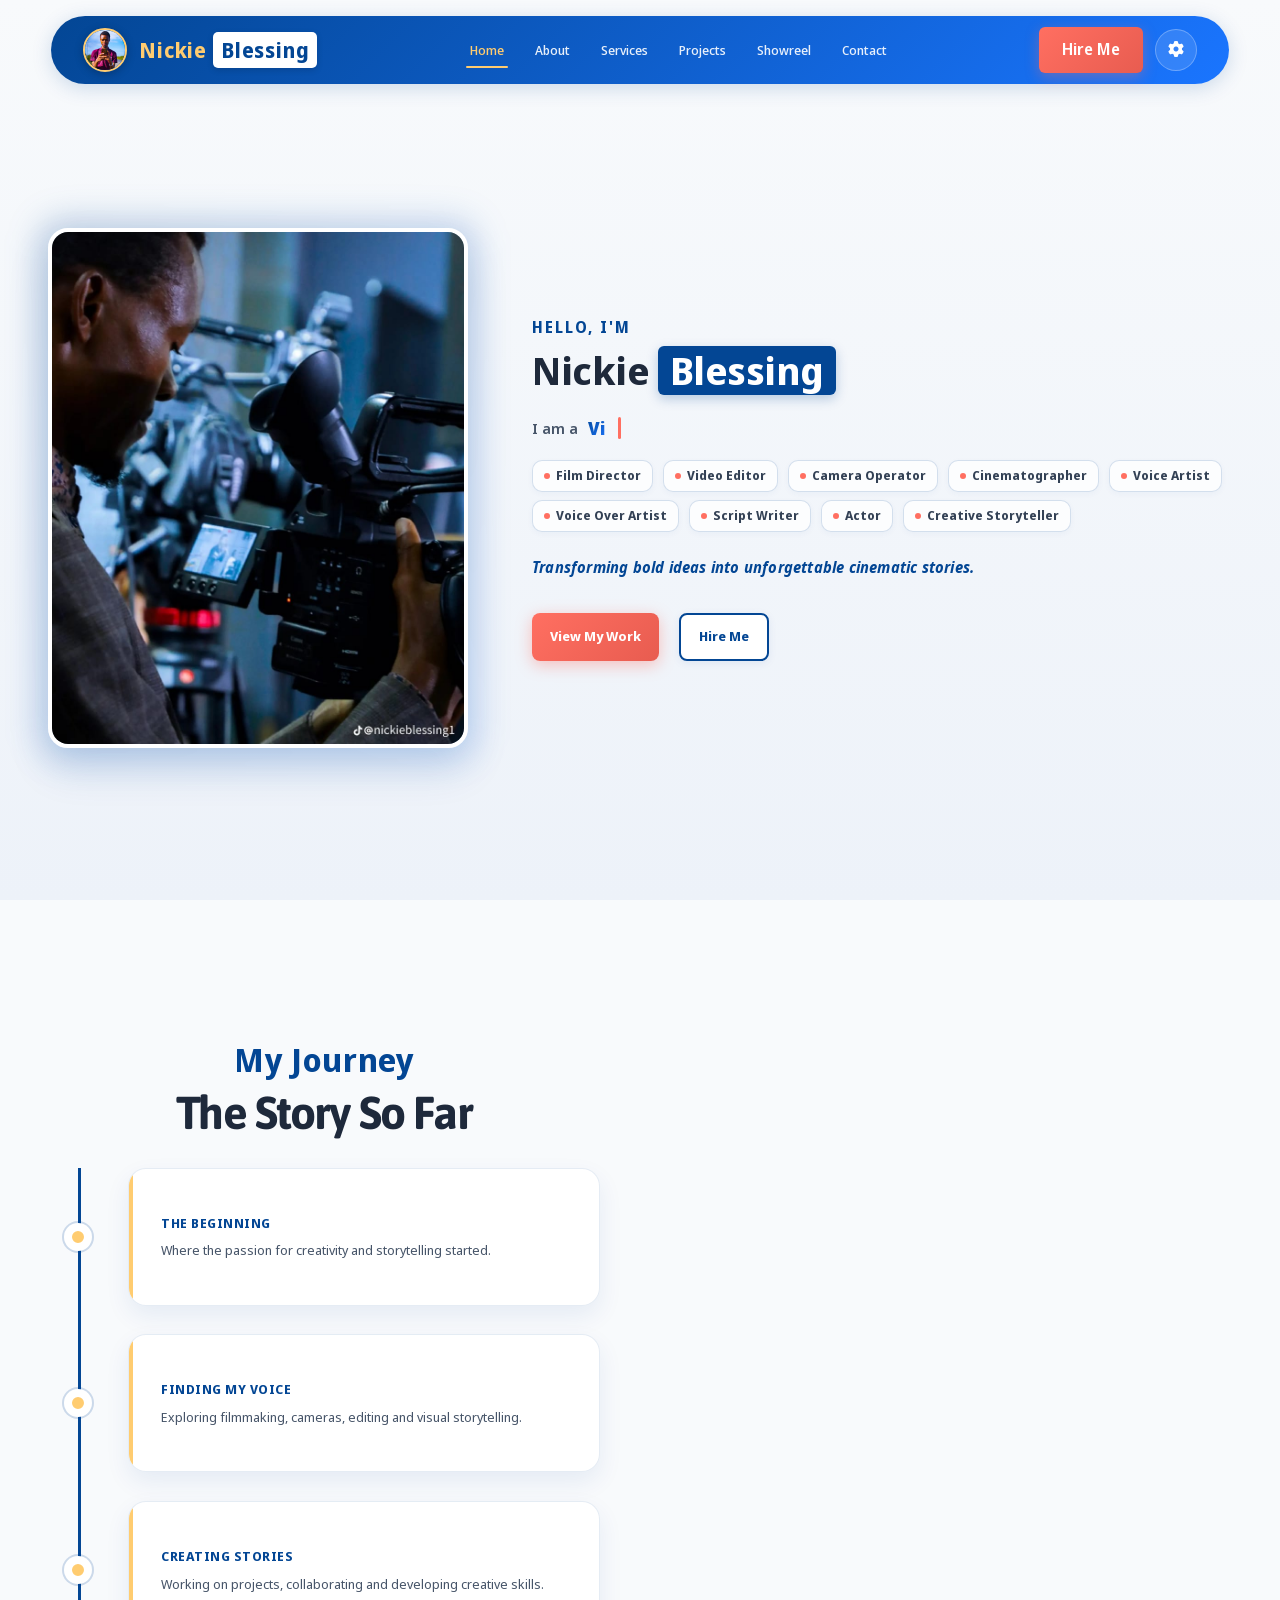
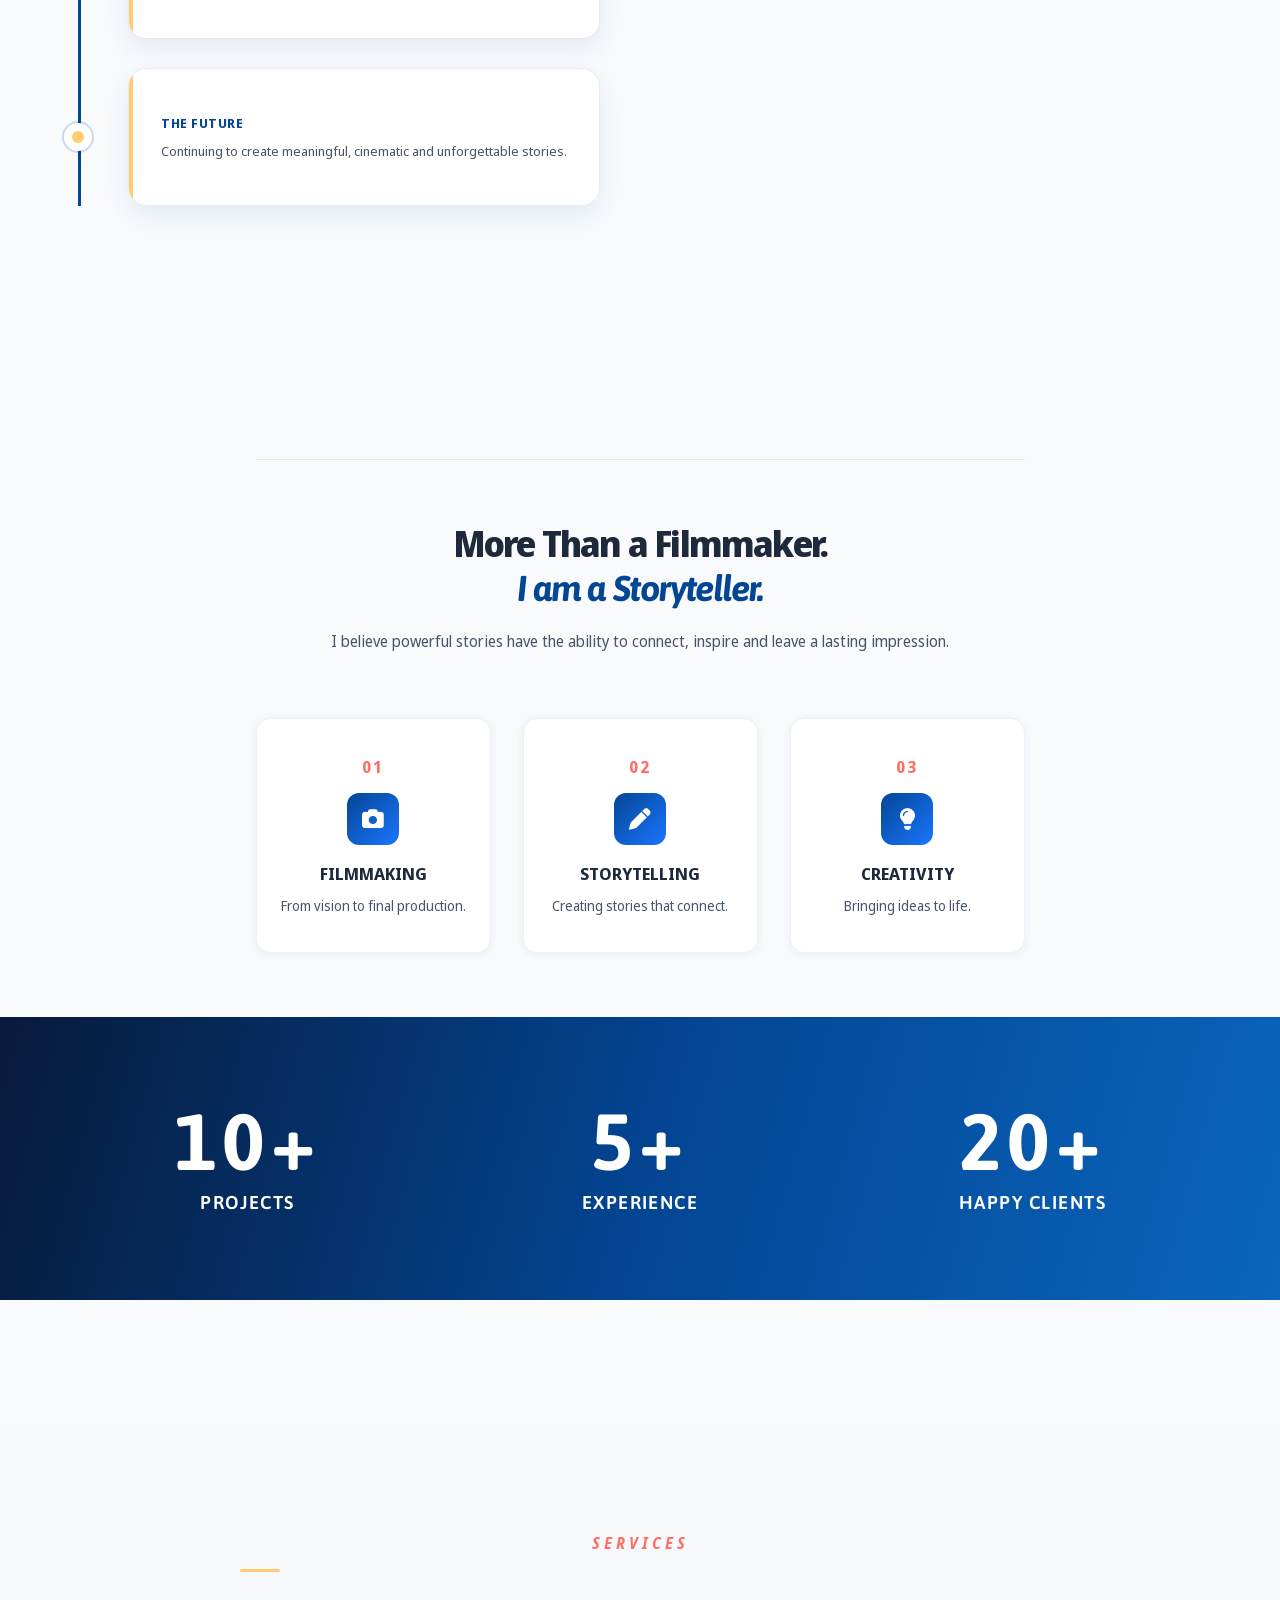
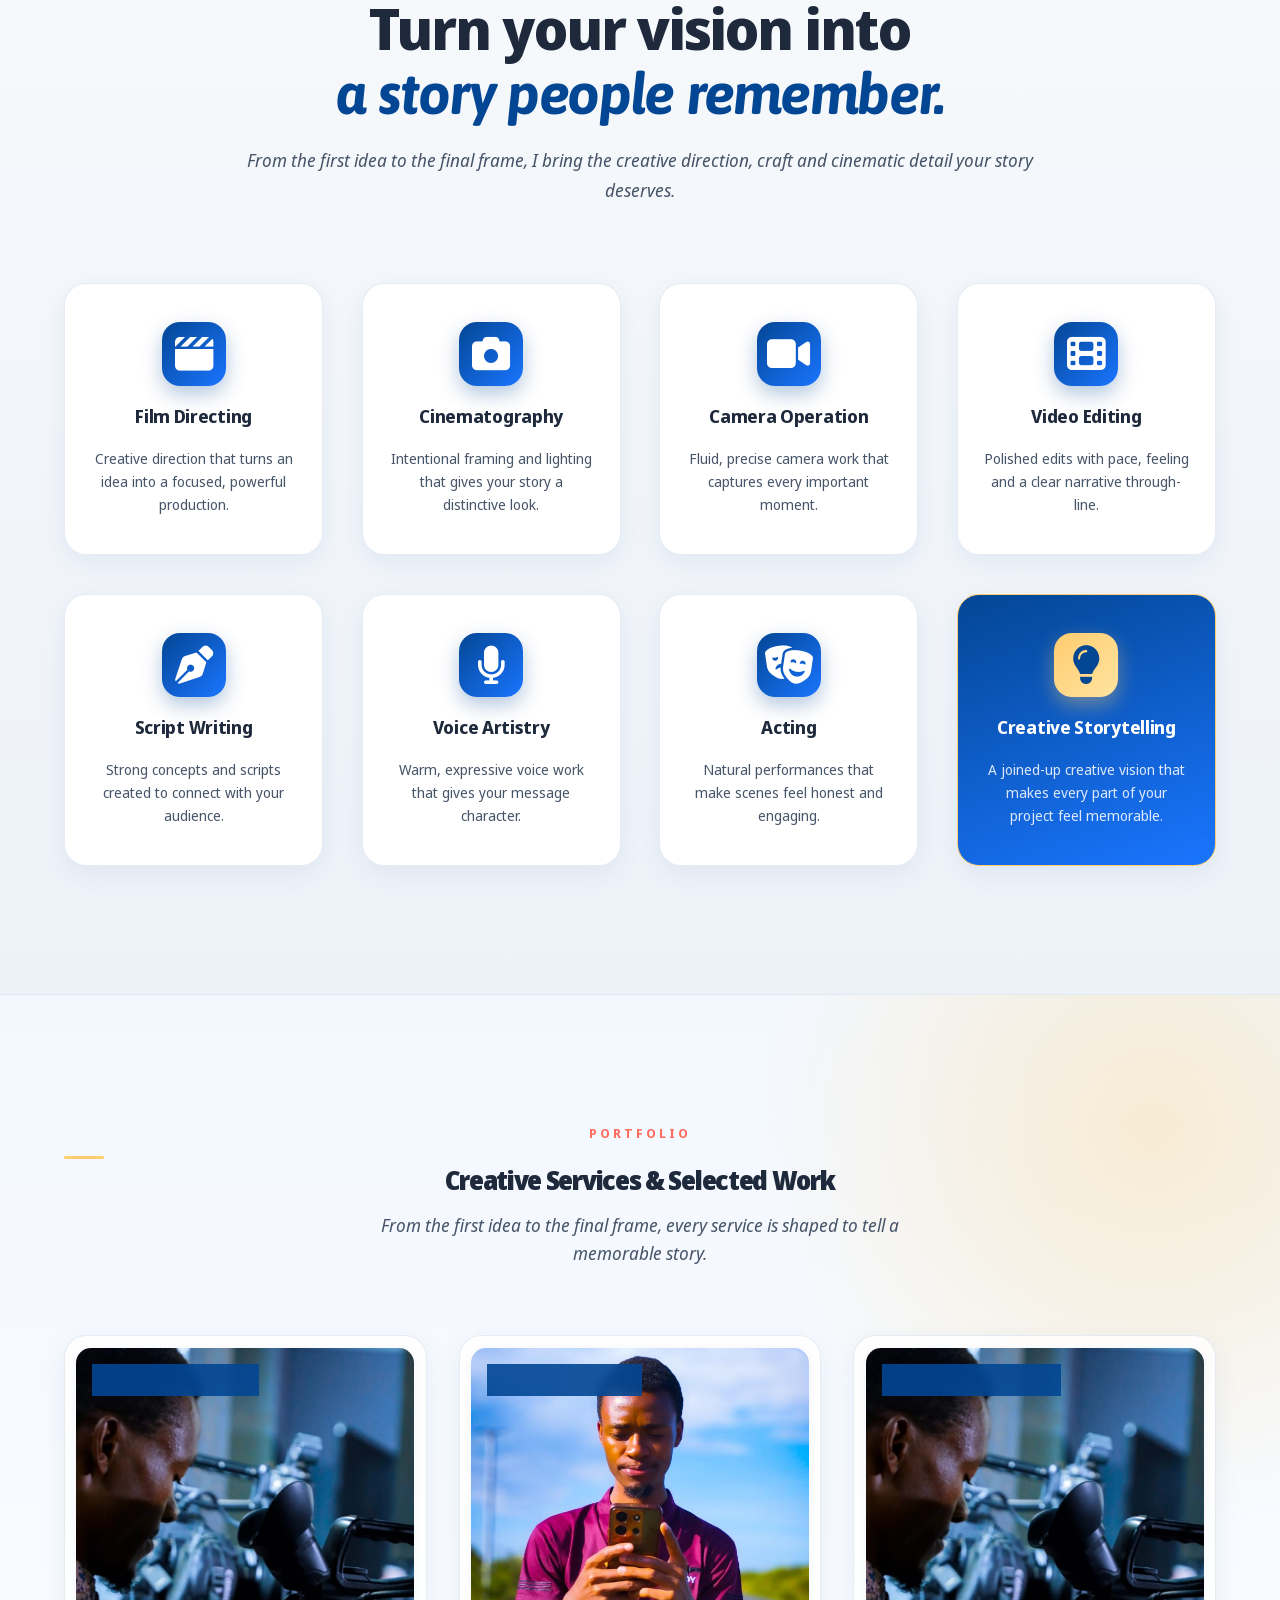
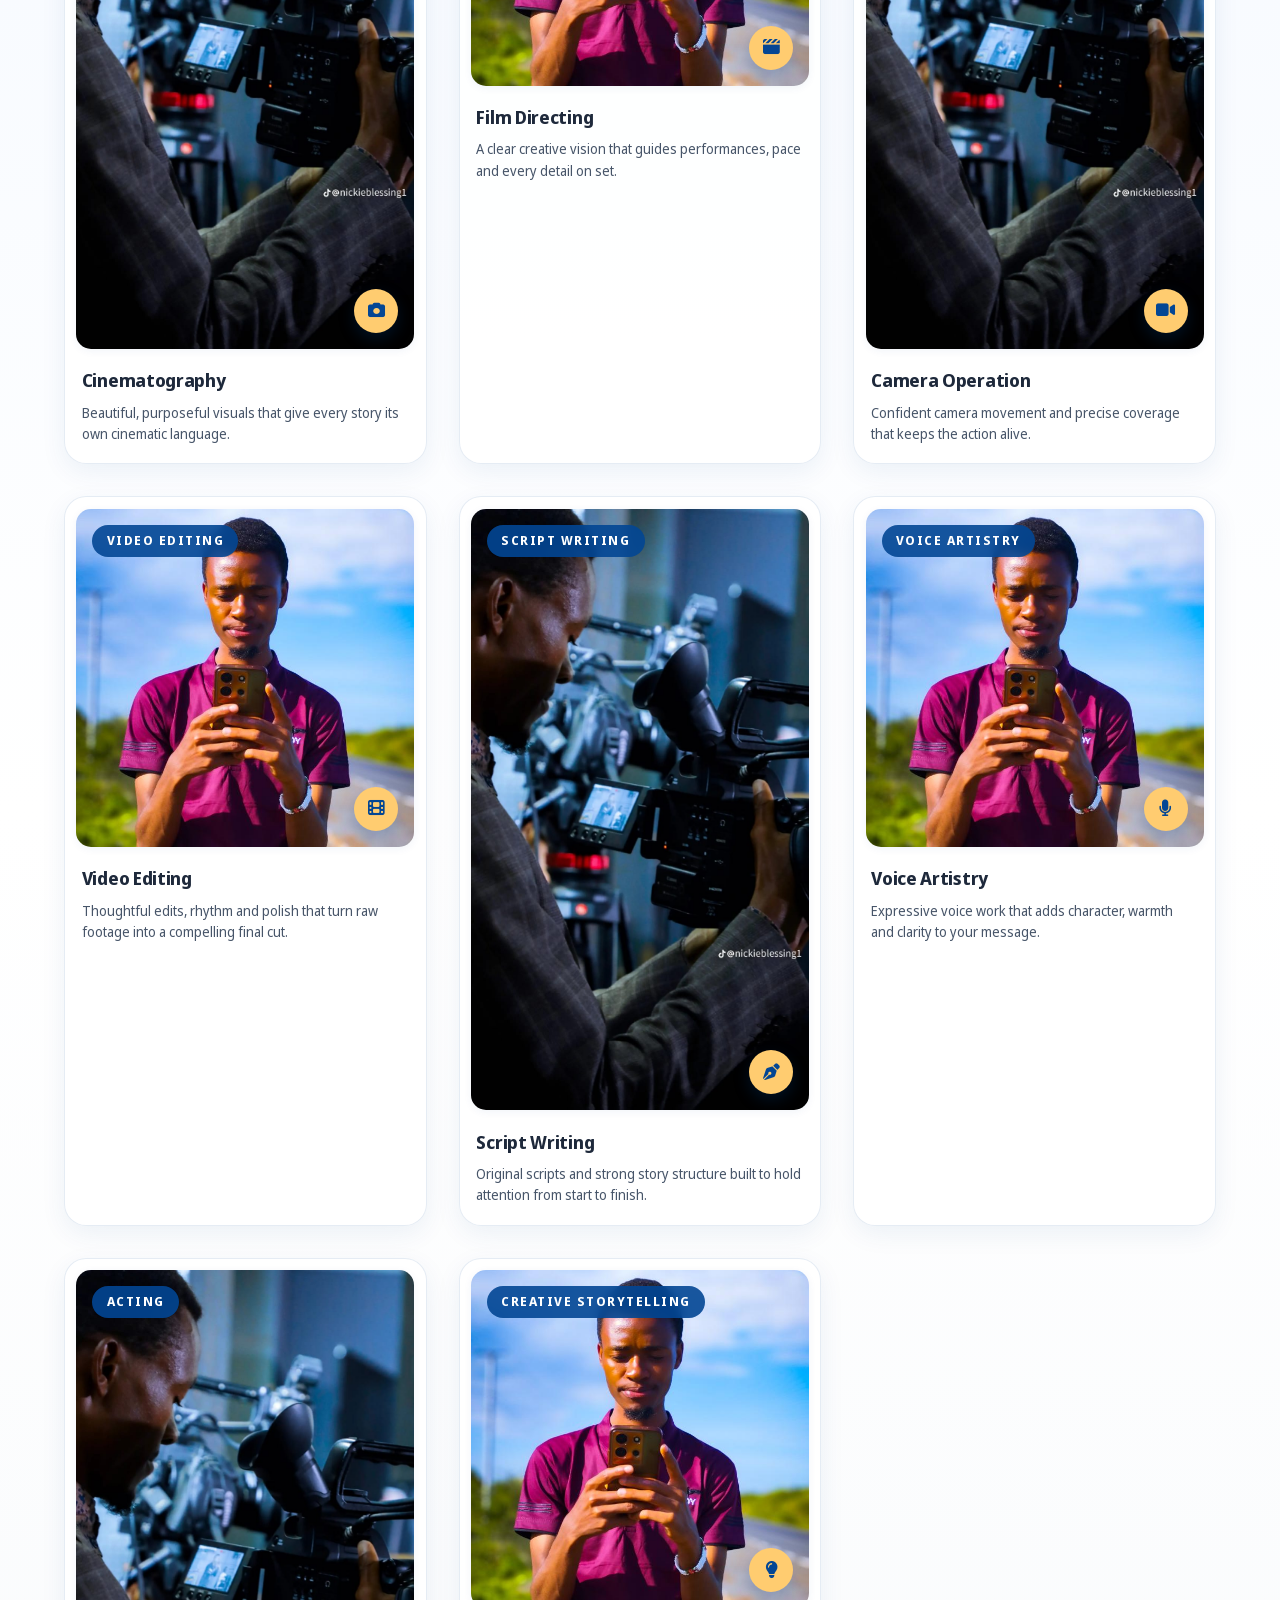
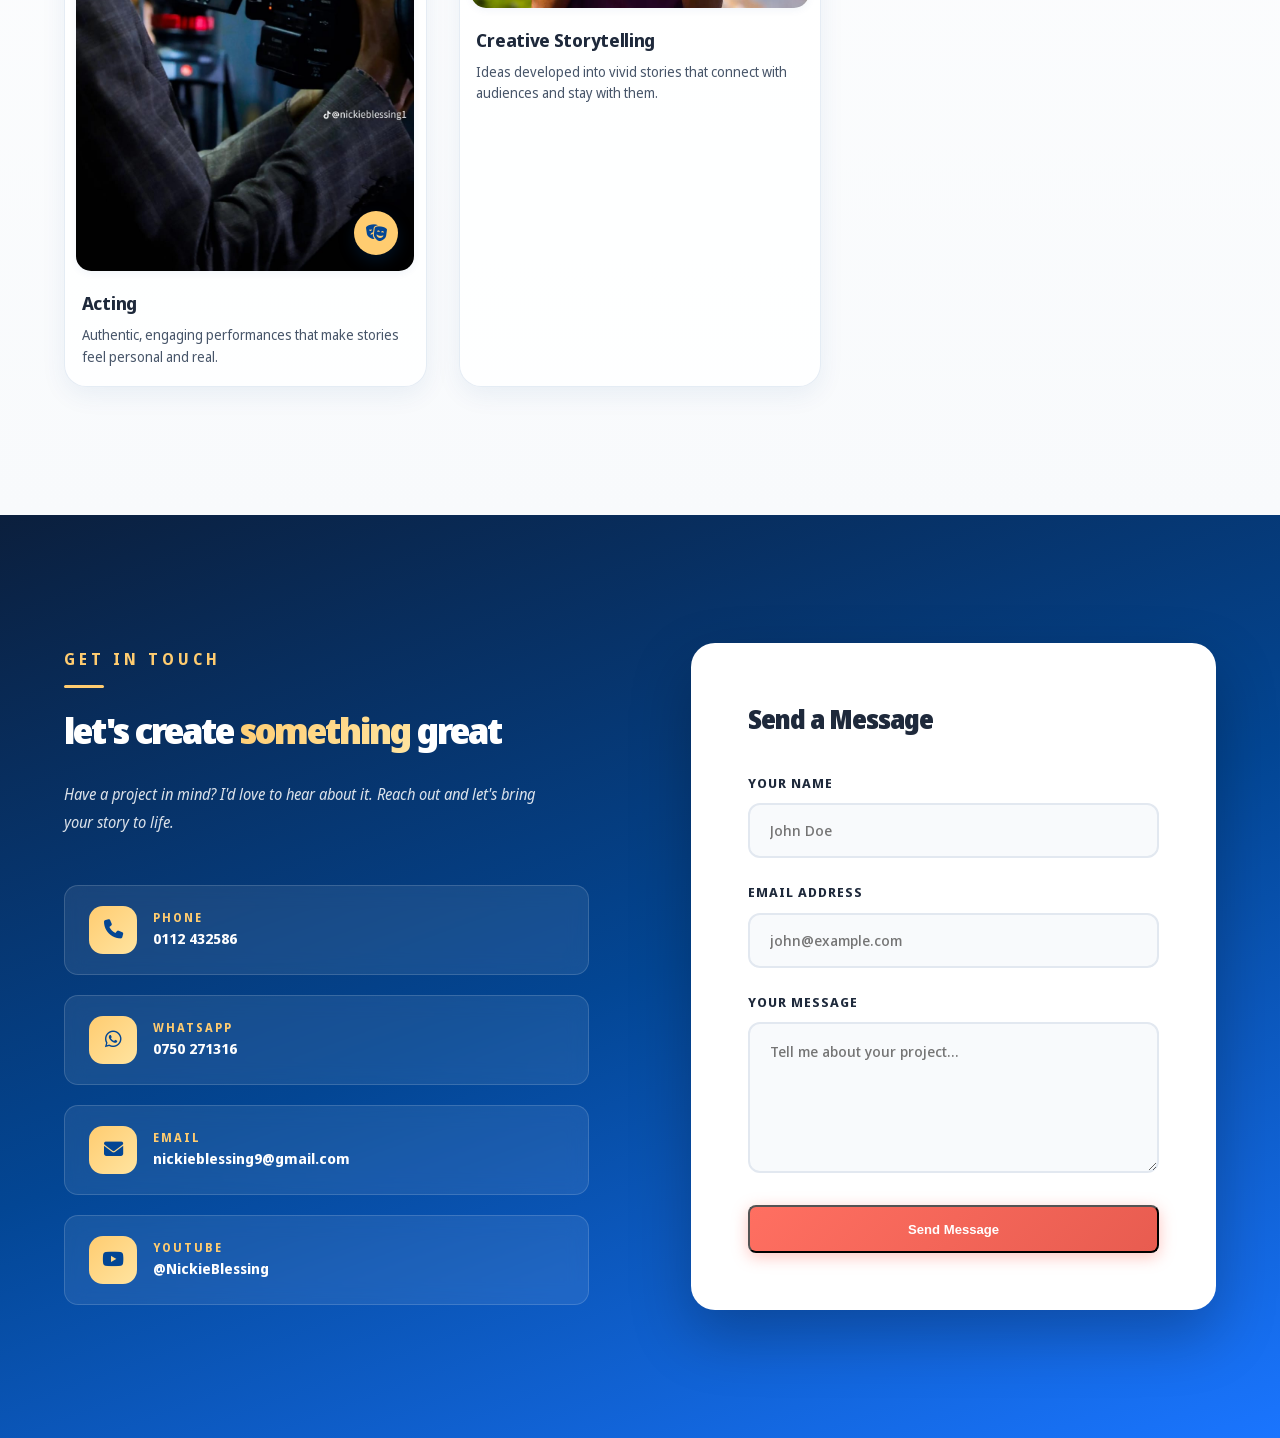
==== index.html @ 7b94e9d3 "Redirect successful form submissions to site" ====
<!DOCTYPE html>
<html lang="en">
<head>
  <meta charset="UTF-8">
  <meta name="viewport" content="width=device-width, initial-scale=1.0">
  <title>Nickie Blessing | Creative Portfolio</title>
  <!-- Link to external CSS -->
  <link rel="stylesheet" href="style.css">
  <!-- Font Awesome Icons -->
  <link rel="stylesheet" href="https://cdnjs.cloudflare.com/ajax/libs/font-awesome/6.5.1/css/all.min.css">
</head>
<body>
<header class="header">
    <nav class="navbar">
      <div class="nav-inner">
        <!-- Logo with Profile Photo -->
        <a href="#" class="logo">
          <img src="logo.jpg" alt="Nickie Blessing" class="logo-img">
          <span class="logo-text">Nickie <span class="highlight">Blessing</span></span>
        </a>

        <!-- Navigation Links (centered) -->
        <ul class="nav-links">
          <li><a href="#" class="active">Home</a></li>
          <li><a href="#about">About</a></li>
          <li><a href="#services">Services</a></li>
          <li><a href="#portfolio">Projects</a></li>
          <li><a href="#">Showreel</a></li>
          <li><a href="hire-me.html">Contact</a></li>
        </ul>

        <!-- Right Side: CTA Button + Settings Icon -->
        <div class="nav-right">
          <a href="hire-me.html" class="nav-cta">Hire Me</a>
          <button class="nav-settings" aria-label="Settings">
            <i class="fa-solid fa-gear"></i>
          </button>
        </div>

        <!-- Pure CSS Hamburger Toggle (mobile) -->
        <input type="checkbox" id="menu-toggle" class="menu-toggle" aria-label="Toggle navigation menu">
        <label for="menu-toggle" class="hamburger" aria-label="Toggle navigation menu">
          <span class="bar"></span>
          <span class="bar"></span>
          <span class="bar"></span>
        </label>
      </div>

      <!-- Backdrop Overlay to Close Side Menu on Tap Outside -->
      <label for="menu-toggle" class="menu-overlay" aria-hidden="true"></label>

      <!-- Side Navigation Menu / Drawer -->
      <div class="nav-menu">
        <div class="drawer-header">
          <div class="drawer-profile">
            <img src="logo.jpg" alt="Nickie Blessing" class="drawer-avatar">
            <div class="drawer-meta">
              <span class="drawer-name">Nickie Blessing</span>
              <span class="drawer-tag">Film Director &bull; Cinematographer &bull; Editor</span>
            </div>
          </div>
        </div>
        <ul class="nav-links">
          <li><a href="#" class="active">Home</a></li>
          <li><a href="#about">About</a></li>
          <li><a href="#services">Services</a></li>
          <li><a href="#portfolio">Projects</a></li>
          <li><a href="#">Showreel</a></li>
          <li><a href="hire-me.html">Contact</a></li>
        </ul>
        <div class="drawer-footer">
          <a href="hire-me.html" class="btn">Hire Me</a>
        </div>
      </div>
    </nav>
  </header>

  <!-- Hero Section -->
  <section class="hero">
    <div class="hero-container">
      <!-- Left: Photo -->
      <div class="hero-image">
        <img src="images/bb.jpeg" alt="Nickie Blessing operating camera">
      </div>

      <!-- Right: Text -->
      <div class="hero-text">
        <h2>Hello, I'm</h2>
        <h1 class="name">Nickie <span class="highlight">Blessing</span></h1>
        <!-- Animated Roles (No Card Container) -->
        <div class="roles-animated-box">
          <span class="roles-prefix">I am a </span>
          <span class="typed-role" id="typed-role">Film Director</span><span class="typing-cursor"></span>
        </div>

        <div class="roles-badges">
          <span class="role-pill">Film Director</span>
          <span class="role-pill">Video Editor</span>
          <span class="role-pill">Camera Operator</span>
          <span class="role-pill">Cinematographer</span>
          <span class="role-pill">Voice Artist</span>
          <span class="role-pill">Voice Over Artist</span>
          <span class="role-pill">Script Writer</span>
          <span class="role-pill">Actor</span>
          <span class="role-pill role-pill-gold">Creative Storyteller</span>
        </div>

        <p class="tagline">Transforming bold ideas into unforgettable cinematic stories.</p>
        <div class="hero-actions">
          <a href="#about" class="btn-primary">View My Work</a>
          <a href="hire-me.html" class="btn-secondary">Hire Me</a>
        </div>
      </div>
    </div>
  </section>

  <!-- About Section -->
  <section class="about" id="about">
    <div class="about-container">

      <!-- Journey Timeline -->
      <div class="journey">
        <div class="journey-header">
          <h2 class="section-label">My Journey</h2>
          <h3 class="section-title">The Story So Far</h3>
        </div>

        <div class="timeline">
          <div class="timeline-line"></div>

          <!-- Phase 1: The Beginning -->
          <article class="timeline-item timeline-item--left">
            <div class="timeline-marker"></div>
            <div class="timeline-card">
              <h4 class="timeline-phase">THE BEGINNING</h4>
              <p class="timeline-desc">Where the passion for creativity and storytelling started.</p>
            </div>
          </article>

          <!-- Phase 2: Finding My Voice -->
          <article class="timeline-item timeline-item--right">
            <div class="timeline-marker"></div>
            <div class="timeline-card">
              <h4 class="timeline-phase">FINDING MY VOICE</h4>
              <p class="timeline-desc">Exploring filmmaking, cameras, editing and visual storytelling.</p>
            </div>
          </article>

          <!-- Phase 3: Creating Stories -->
          <article class="timeline-item timeline-item--left">
            <div class="timeline-marker"></div>
            <div class="timeline-card">
              <h4 class="timeline-phase">CREATING STORIES</h4>
              <p class="timeline-desc">Working on projects, collaborating and developing creative skills.</p>
            </div>
          </article>

          <!-- Phase 4: The Future -->
          <article class="timeline-item timeline-item--right">
            <div class="timeline-marker"></div>
            <div class="timeline-card">
              <h4 class="timeline-phase">THE FUTURE</h4>
              <p class="timeline-desc">Continuing to create meaningful, cinematic and unforgettable stories.</p>
            </div>
          </article>
        </div>
      </div>
 <!-- About Me / Pillars / Stats -->
     
      <div class="about-content">
        <div class="about-header">
          <h2 class="about-headline">More Than a Filmmaker.<br><span class="about-gold">I am a Storyteller.</span></h2>
          <p class="about-paragraph">I believe powerful stories have the ability to connect, inspire and leave a lasting impression.</p>
        </div>

        <div class="pillars">
          <article class="pillar">
            <span class="pillar-number">01</span>
            <span class="pillar-icon"><i class="fa-solid fa-camera"></i></span>
            <h3 class="pillar-title">FILMMAKING</h3>
            <p class="pillar-desc">From vision to final production.</p>
          </article>
          <article class="pillar">
            <span class="pillar-number">02</span>
            <span class="pillar-icon"><i class="fa-solid fa-pen"></i></span>
            <h3 class="pillar-title">STORYTELLING</h3>
            <p class="pillar-desc">Creating stories that connect.</p>
          </article>
          <article class="pillar">
            <span class="pillar-number">03</span>
            <span class="pillar-icon"><i class="fa-solid fa-lightbulb"></i></span>
            <h3 class="pillar-title">CREATIVITY</h3>
            <p class="pillar-desc">Bringing ideas to life.</p>
          </article>
        </div>

        <div class="stats">
          <div class="stat">
            <span class="stat-number" data-target="10">0</span>
            <span class="stat-label">PROJECTS</span>
          </div>
          <div class="stat">
            <span class="stat-number" data-target="5">0</span>
            <span class="stat-label">EXPERIENCE</span>
          </div>
          <div class="stat">
            <span class="stat-number" data-target="20">0</span>
            <span class="stat-label">HAPPY CLIENTS</span>
          </div>
        </div>
      </div>

    </div>
  </section>

  <!-- Services Section -->
  <section class="services" id="services">
    <div class="services-container">
      <div class="services-header">
        <p class="section-label">SERVICES</p>
        <h2 class="section-title">Turn your vision into<br><span>a story people remember.</span></h2>
        <p>From the first idea to the final frame, I bring the creative direction, craft and cinematic detail your story deserves.</p>
      </div>

      <div class="services-grid">
        <article class="service-card"><i class="fa-solid fa-clapperboard"></i><h3>Film Directing</h3><p>Creative direction that turns an idea into a focused, powerful production.</p></article>
        <article class="service-card"><i class="fa-solid fa-camera"></i><h3>Cinematography</h3><p>Intentional framing and lighting that gives your story a distinctive look.</p></article>
        <article class="service-card"><i class="fa-solid fa-video"></i><h3>Camera Operation</h3><p>Fluid, precise camera work that captures every important moment.</p></article>
        <article class="service-card"><i class="fa-solid fa-film"></i><h3>Video Editing</h3><p>Polished edits with pace, feeling and a clear narrative through-line.</p></article>
        <article class="service-card"><i class="fa-solid fa-pen-nib"></i><h3>Script Writing</h3><p>Strong concepts and scripts created to connect with your audience.</p></article>
        <article class="service-card"><i class="fa-solid fa-microphone"></i><h3>Voice Artistry</h3><p>Warm, expressive voice work that gives your message character.</p></article>
        <article class="service-card"><i class="fa-solid fa-masks-theater"></i><h3>Acting</h3><p>Natural performances that make scenes feel honest and engaging.</p></article>
        <article class="service-card service-card--featured"><i class="fa-solid fa-lightbulb"></i><h3>Creative Storytelling</h3><p>A joined-up creative vision that makes every part of your project feel memorable.</p></article>
      </div>
    </div>
  </section>

  <!-- Portfolio Section -->
  <section class="portfolio" id="portfolio">
    <div class="portfolio-container">
      <div class="portfolio-header">
        <h2 class="section-label">PORTFOLIO</h2>
        <h3 class="section-title">Creative Services &amp; Selected Work</h3>
        <p class="portfolio-subtitle">From the first idea to the final frame, every service is shaped to tell a memorable story.</p>
      </div>

      <div class="portfolio-grid">
        <article class="portfolio-item">
          <div class="portfolio-image">
            <img src="images/bb.jpeg" alt="Behind the scenes on set">
            <div class="portfolio-overlay">
              <span class="portfolio-tag">Cinematography</span>
            </div>
            <span class="portfolio-service-icon" aria-hidden="true"><i class="fa-solid fa-camera"></i></span>
          </div>
          <div class="portfolio-info">
            <h4 class="portfolio-name">Cinematography</h4>
            <p class="portfolio-desc">Beautiful, purposeful visuals that give every story its own cinematic language.</p>
          </div>
        </article>

        <article class="portfolio-item">
          <div class="portfolio-image">
            <img src="images/file.jpeg" alt="Film production still">
            <div class="portfolio-overlay">
              <span class="portfolio-tag">Film Directing</span>
            </div>
            <span class="portfolio-service-icon" aria-hidden="true"><i class="fa-solid fa-clapperboard"></i></span>
          </div>
          <div class="portfolio-info">
            <h4 class="portfolio-name">Film Directing</h4>
            <p class="portfolio-desc">A clear creative vision that guides performances, pace and every detail on set.</p>
          </div>
        </article>

        <article class="portfolio-item">
          <div class="portfolio-image">
            <img src="images/bb.jpeg" alt="Camera operator filming on set">
            <div class="portfolio-overlay"><span class="portfolio-tag">Camera Operation</span></div>
            <span class="portfolio-service-icon" aria-hidden="true"><i class="fa-solid fa-video"></i></span>
          </div>
          <div class="portfolio-info">
            <h4 class="portfolio-name">Camera Operation</h4>
            <p class="portfolio-desc">Confident camera movement and precise coverage that keeps the action alive.</p>
          </div>
        </article>

        <article class="portfolio-item">
          <div class="portfolio-image">
            <img src="images/file.jpeg" alt="Video editing production still">
            <div class="portfolio-overlay"><span class="portfolio-tag">Video Editing</span></div>
            <span class="portfolio-service-icon" aria-hidden="true"><i class="fa-solid fa-film"></i></span>
          </div>
          <div class="portfolio-info">
            <h4 class="portfolio-name">Video Editing</h4>
            <p class="portfolio-desc">Thoughtful edits, rhythm and polish that turn raw footage into a compelling final cut.</p>
          </div>
        </article>

        <article class="portfolio-item">
          <div class="portfolio-image">
            <img src="images/bb.jpeg" alt="Script writing for a film project">
            <div class="portfolio-overlay"><span class="portfolio-tag">Script Writing</span></div>
            <span class="portfolio-service-icon" aria-hidden="true"><i class="fa-solid fa-pen-nib"></i></span>
          </div>
          <div class="portfolio-info">
            <h4 class="portfolio-name">Script Writing</h4>
            <p class="portfolio-desc">Original scripts and strong story structure built to hold attention from start to finish.</p>
          </div>
        </article>

        <article class="portfolio-item">
          <div class="portfolio-image">
            <img src="images/file.jpeg" alt="Voice artist at a creative production">
            <div class="portfolio-overlay"><span class="portfolio-tag">Voice Artistry</span></div>
            <span class="portfolio-service-icon" aria-hidden="true"><i class="fa-solid fa-microphone"></i></span>
          </div>
          <div class="portfolio-info">
            <h4 class="portfolio-name">Voice Artistry</h4>
            <p class="portfolio-desc">Expressive voice work that adds character, warmth and clarity to your message.</p>
          </div>
        </article>

        <article class="portfolio-item">
          <div class="portfolio-image">
            <img src="images/bb.jpeg" alt="Actor on a film set">
            <div class="portfolio-overlay"><span class="portfolio-tag">Acting</span></div>
            <span class="portfolio-service-icon" aria-hidden="true"><i class="fa-solid fa-masks-theater"></i></span>
          </div>
          <div class="portfolio-info">
            <h4 class="portfolio-name">Acting</h4>
            <p class="portfolio-desc">Authentic, engaging performances that make stories feel personal and real.</p>
          </div>
        </article>

        <article class="portfolio-item">
          <div class="portfolio-image">
            <img src="images/file.jpeg" alt="Creative storytelling in film production">
            <div class="portfolio-overlay"><span class="portfolio-tag">Creative Storytelling</span></div>
            <span class="portfolio-service-icon" aria-hidden="true"><i class="fa-solid fa-lightbulb"></i></span>
          </div>
          <div class="portfolio-info">
            <h4 class="portfolio-name">Creative Storytelling</h4>
            <p class="portfolio-desc">Ideas developed into vivid stories that connect with audiences and stay with them.</p>
          </div>
        </article>
      </div>
    </div>
  </section>

  <!-- Contact Section -->
  <section class="contact" id="contact">
    <div class="contact-container">
      <div class="contact-info">
        <h2 class="section-label">GET IN TOUCH</h2>
        <h3 class="section-title">LET'S CREATE <span class="title-part2">SOMETHING</span> GREAT</h3>
        <p class="contact-lead">
          Have a project in mind? I'd love to hear about it.
          Reach out and let's bring your story to life.
        </p>
        <div class="contact-details">
          <a href="tel:+254112432586" class="contact-detail">
            <i class="fa-solid fa-phone"></i>
            <div>
              <span class="contact-detail-label">Phone</span>
              <span class="contact-detail-value">0112 432586</span>
            </div>
          </a>
          <a href="https://wa.me/254750271316" class="contact-detail" target="_blank" rel="noopener">
            <i class="fa-brands fa-whatsapp"></i>
            <div>
              <span class="contact-detail-label">WhatsApp</span>
              <span class="contact-detail-value">0750 271316</span>
            </div>
          </a>
          <a href="mailto:nickieblessing9@gmail.com" class="contact-detail">
            <i class="fa-solid fa-envelope"></i>
            <div>
              <span class="contact-detail-label">Email</span>
              <span class="contact-detail-value">nickieblessing9@gmail.com</span>
            </div>
          </a>
          <a href="https://www.youtube.com/@NickieBlessing" class="contact-detail" target="_blank" rel="noopener">
            <i class="fa-brands fa-youtube"></i>
            <div>
              <span class="contact-detail-label">YouTube</span>
              <span class="contact-detail-value">@NickieBlessing</span>
            </div>
          </a>
        </div>
      </div>

      <div class="contact-form-card">
        <h3 class="contact-form-title">Send a Message</h3>
        <form class="contact-form" action="https://formspree.io/f/mnpqkzre" method="post">
          <input type="hidden" name="_next" value="https://nickieblessingwebsite.vercel.app/?submitted=1#contact">
          <div class="form-group">
            <label for="cname">Your Name</label>
            <input type="text" id="cname" name="name" placeholder="John Doe" autocomplete="name" maxlength="100" required>
          </div>
          <div class="form-group">
            <label for="cemail">Email Address</label>
            <input type="email" id="cemail" name="email" placeholder="john@example.com" autocomplete="email" maxlength="254" required>
          </div>
          <div class="form-group">
            <label for="cmessage">Your Message</label>
            <textarea id="cmessage" name="message" rows="5" placeholder="Tell me about your project..." maxlength="3000" required></textarea>
          </div>
          <div class="form-trap" aria-hidden="true">
            <label for="cwebsite">Website</label>
            <input type="text" id="cwebsite" name="website" tabindex="-1" autocomplete="off">
          </div>
          <button type="submit" class="btn btn-primary btn-full">Send Message</button>
        </form>
      </div>
    </div>
  </section>

  <!-- Animated Stat Counters -->
  <script>
    function animateCounters() {
      const counters = document.querySelectorAll(".stat-number[data-target]");
      counters.forEach((counter) => {
        const target = parseInt(counter.getAttribute("data-target"), 10);
        const duration = 1800;
        const start = performance.now();

        function tick(now) {
          const elapsed = now - start;
          const progress = Math.min(elapsed / duration, 1);
          const eased = 1 - Math.pow(1 - progress, 3);
          counter.textContent = Math.round(target * eased);
          if (progress < 1) {
            requestAnimationFrame(tick);
          } else {
            counter.textContent = target + "+";
          }
        }
        requestAnimationFrame(tick);
      });
    }

    const statsSection = document.querySelector(".about");
    if (statsSection) {
      const observer = new IntersectionObserver(
        (entries) => {
          entries.forEach((entry) => {
            if (entry.isIntersecting) {
              animateCounters();
              observer.disconnect();
            }
          });
        },
        { threshold: 0.15, rootMargin: "0px 0px -8% 0px" }
      );
      observer.observe(statsSection);
    }
  </script>

  <!-- Interactive Typewriter Script -->
  <script>
    const roles = [
      "Film Director",
      "Video Editor",
      "Camera Operator / Cinematographer",
      "Voice Artist",
      "Voice Over Artist",
      "Script Writer",
      "Actor",
      "Creative Storyteller"
    ];

    let roleIndex = 0;
    let charIndex = 0;
    let isDeleting = false;
    const typedElement = document.getElementById("typed-role");

    function typeRole() {
      if (!typedElement) return;
      const currentRole = roles[roleIndex];
      
      if (isDeleting) {
        typedElement.textContent = currentRole.substring(0, charIndex - 1);
        charIndex--;
      } else {
        typedElement.textContent = currentRole.substring(0, charIndex + 1);
        charIndex++;
      }
      
      let speed = isDeleting ? 35 : 75;
      
      if (!isDeleting && charIndex === currentRole.length) {
        speed = 1800;
        isDeleting = true;
      } else if (isDeleting && charIndex === 0) {
        isDeleting = false;
        roleIndex = (roleIndex + 1) % roles.length;
        speed = 350;
      }
      
      setTimeout(typeRole, speed);
    }

    document.addEventListener("DOMContentLoaded", typeRole);
  </script>
</body>
</html>
---- style.css ----
@import url("https://fonts.googleapis.com/css2?family=Asap:ital,wght@0,600;0,700;1,600;1,700&family=Noto+Sans+Display:wght@400;600;700&family=Noto+Sans:wght@400;500;600;700&display=swap");

/* ==========================================================================
   CSS Variables & Design Tokens (Clean Light Theme)
   ========================================================================== */
:root {
  --primary-blue: #034694;
  --secondary-blue: #1a75ff;
  --gold-accent: #ffcc70;
  --gold-hover: #ffe4a0;
  --cta-color: #ff6f61;
  --cta-hover: #e85c50;
  --text-white: #ffffff;
  --text-dark: #1e293b;
  --text-muted: #475569;
  --text-light-muted: rgba(255, 255, 255, 0.9);

  /* Backgrounds */
  --bg-body: #f8fafc;
  --bg-drawer: #ffffff;
  --bg-card: #f8fafc;
  --bg-card-hover: #eff6ff;
  --border-light: #e2e8f0;
  --border-card: #edf2f7;

  /* Shadows */
  --nav-shadow: 0 4px 20px rgba(3, 70, 148, 0.18);
  --drawer-shadow: -10px 0 35px rgba(3, 70, 148, 0.12);
  --card-shadow: 0 2px 8px rgba(3, 70, 148, 0.06);

  /* Animations */
  --transition-speed: 0.3s;
  --transition-bounce: cubic-bezier(0.16, 1, 0.3, 1);
  --font-family:
    "Trebuchet MS", "Noto Sans Display", "Noto Sans", -apple-system,
    BlinkMacSystemFont, "Segoe UI", Roboto, sans-serif;
}

/* ==========================================================================
   Global Reset & Base Styles
   ========================================================================== */
*,
*::before,
*::after {
  box-sizing: border-box;
  margin: 0;
  padding: 0;
}

html {
  scroll-behavior: smooth;
}

body {
  font-family: var(--font-family);
  background-color: var(--bg-body);
  background-image:
    radial-gradient(
      circle at 10% 10%,
      rgba(26, 117, 255, 0.04) 0%,
      transparent 40%
    ),
    radial-gradient(
      circle at 90% 90%,
      rgba(255, 111, 97, 0.03) 0%,
      transparent 40%
    );
  color: var(--text-dark);
  line-height: 1.6;
  min-height: 100vh;
  overflow-x: hidden;
}

/* ==========================================================================
   Header & Navigation
   ========================================================================== */
.header {
  position: fixed;
  top: 0;
  width: 100%;
  background: transparent;
  z-index: 1000;
  transition: background var(--transition-speed) ease;
}

.navbar {
  display: flex;
  justify-content: center;
  align-items: center;
  padding: 1rem clamp(1rem, 4vw, 3.5rem) 0;
}

.nav-inner {
  display: flex;
  align-items: center;
  justify-content: space-between;
  gap: clamp(1rem, 2vw, 2rem);
  max-width: 1380px;
  width: 100%;
  margin: 0 auto;
  padding: 0.7rem clamp(1.25rem, 2.5vw, 2.5rem);
  background: linear-gradient(
    135deg,
    var(--primary-blue) 0%,
    var(--secondary-blue) 100%
  );
  border-radius: 999px;
  box-shadow: var(--nav-shadow);
  position: relative;
}

/* Logo */
.logo {
  text-decoration: none;
  display: inline-flex;
  align-items: center;
  gap: 12px;
  white-space: nowrap;
  transition: transform var(--transition-speed) ease;
  z-index: 1001;
}

.logo:hover {
  transform: scale(1.02);
}

.logo-img {
  width: 44px;
  height: 44px;
  border-radius: 50%;
  object-fit: cover;
  object-position: center 20%;
  border: 2.5px solid var(--gold-accent);
  box-shadow: 0 2px 8px rgba(0, 0, 0, 0.25);
  transition: all var(--transition-speed) ease;
  flex-shrink: 0;
}

.logo:hover .logo-img {
  border-color: #ffffff;
  box-shadow: 0 0 12px rgba(255, 204, 112, 0.6);
  transform: rotate(3deg);
}

.logo-text {
  font-size: clamp(1.25rem, 2.1vw, 1.8rem);
  font-weight: 700;
  letter-spacing: 0.8px;
  color: var(--gold-accent);
  display: inline-flex;
  align-items: center;
  gap: 6px;
}

.logo .highlight {
  background: var(--text-white);
  color: var(--primary-blue);
  padding: 2px 8px;
  border-radius: 5px;
  font-weight: 700;
  box-shadow: 0 2px 6px rgba(0, 0, 0, 0.15);
}

/* Desktop Navigation Menu */
.nav-menu {
  display: none;
}

.drawer-header {
  display: none;
}

.drawer-footer {
  display: contents;
}

.menu-overlay {
  display: none;
}

.nav-links {
  display: flex;
  align-items: center;
  list-style: none;
  gap: clamp(0.8rem, 1.8vw, 1.6rem);
  margin: 0 auto;
}

.nav-right {
  display: flex;
  align-items: center;
  gap: 0.75rem;
}

.nav-cta {
  background: linear-gradient(
    135deg,
    var(--cta-color) 0%,
    var(--cta-hover) 100%
  );
  color: var(--text-white);
  text-decoration: none;
  font-weight: 600;
  padding: 10px clamp(16px, 1.8vw, 24px);
  border-radius: 6px;
  white-space: nowrap;
  box-shadow: 0 4px 14px rgba(255, 111, 97, 0.35);
  transition: all var(--transition-speed) ease;
}

.nav-cta:hover,
.nav-cta:focus-visible {
  transform: translateY(-2px);
  box-shadow: 0 6px 18px rgba(255, 111, 97, 0.45);
}

.nav-links li {
  position: relative;
}

.nav-links a {
  color: var(--text-light-muted);
  text-decoration: none;
  font-weight: 500;
  font-size: clamp(0.9rem, 1.05vw, 1.05rem);
  padding: 8px 4px;
  display: inline-block;
  position: relative;
  transition: color var(--transition-speed) ease;
}

/* Active & Hover Underline Effect for Desktop */
.nav-links a::after {
  content: "";
  position: absolute;
  bottom: 0;
  left: 0;
  width: 0;
  height: 2px;
  background-color: var(--gold-accent);
  border-radius: 2px;
  transition: width var(--transition-speed) var(--transition-bounce);
}

.nav-links a:hover,
.nav-links a.active,
.nav-links a:focus-visible {
  color: var(--gold-accent);
}

.nav-links a:hover::after,
.nav-links a.active::after,
.nav-links a:focus-visible::after {
  width: 100%;
}

/* Call to Action Button */
.btn {
  background: linear-gradient(
    135deg,
    var(--cta-color) 0%,
    var(--cta-hover) 100%
  );
  color: var(--text-white);
  text-decoration: none;
  font-weight: 600;
  font-size: clamp(0.88rem, 1vw, 1rem);
  padding: 10px clamp(16px, 1.8vw, 24px);
  border-radius: 6px;
  white-space: nowrap;
  box-shadow: 0 4px 14px rgba(255, 111, 97, 0.35);
  transition: all var(--transition-speed) ease;
  display: inline-flex;
  align-items: center;
  justify-content: center;
  min-height: 42px;
}

.btn:hover,
.btn:focus-visible {
  transform: translateY(-2px);
  box-shadow: 0 6px 18px rgba(255, 111, 97, 0.45);
}

.btn:active {
  transform: translateY(0);
}

.nav-settings {
  width: 42px;
  height: 42px;
  border: 1px solid rgba(255, 255, 255, 0.28);
  border-radius: 50%;
  background: rgba(255, 255, 255, 0.12);
  color: var(--text-white);
  cursor: pointer;
  font-size: 1rem;
  transition: all var(--transition-speed) ease;
}

.nav-settings:hover,
.nav-settings:focus-visible {
  background: rgba(255, 255, 255, 0.22);
  color: var(--gold-accent);
  transform: translateY(-2px);
}

/* Accessible focus ring */
a:focus-visible,
input:focus-visible + label {
  outline: 2px solid var(--gold-accent);
  outline-offset: 3px;
  border-radius: 4px;
}

/* Hidden Hamburger Checkbox */
.menu-toggle {
  position: absolute;
  opacity: 0;
  pointer-events: none;
  width: 0;
  height: 0;
}

/* Hamburger Icon */
.hamburger {
  display: none;
  flex-direction: column;
  justify-content: space-around;
  width: 34px;
  height: 30px;
  cursor: pointer;
  z-index: 1002;
  padding: 4px;
  border-radius: 6px;
  background: rgba(255, 255, 255, 0.12);
  transition: all var(--transition-speed) ease;
}

.hamburger:hover {
  background-color: rgba(255, 255, 255, 0.22);
}

.hamburger .bar {
  display: block;
  height: 3px;
  width: 100%;
  background-color: var(--text-white);
  border-radius: 2px;
  transition:
    transform var(--transition-speed) var(--transition-bounce),
    opacity var(--transition-speed) ease,
    background-color var(--transition-speed) ease;
  transform-origin: center;
}

/* ==========================================================
   Clean Modern 2-Column Hero Section
   ========================================================== */
.hero {
  min-height: 100vh;
  display: flex;
  align-items: center;
  justify-content: center;
  padding: clamp(8rem, 12vw, 10rem) clamp(1.25rem, 4vw, 3rem)
    clamp(3rem, 6vw, 5.5rem);
  position: relative;
  background: linear-gradient(180deg, #f8fafc 0%, #edf2f9 100%);
  overflow: hidden;
}

.hero-container {
  display: flex;
  align-items: center;
  justify-content: space-between;
  gap: clamp(2.5rem, 5vw, 5rem);
  max-width: 1200px;
  width: 100%;
  margin: 0 auto;
}

/* Left: Photo */
.hero-image {
  flex: 0 0 40%;
  max-width: 420px;
  display: flex;
  justify-content: center;
  position: relative;
}

.hero-image::before {
  content: "";
  position: absolute;
  inset: -10px;
  border-radius: 26px;
  background: linear-gradient(
    135deg,
    rgba(3, 70, 148, 0.22),
    rgba(26, 117, 255, 0.15)
  );
  filter: blur(16px);
  z-index: 0;
}

.hero-image img {
  width: 100%;
  max-height: 520px;
  object-fit: cover;
  object-position: center 20%;
  border-radius: 20px;
  border: 4px solid #ffffff;
  box-shadow: 0 20px 40px rgba(3, 70, 148, 0.16);
  position: relative;
  z-index: 1;
  transition:
    transform 0.4s ease,
    box-shadow 0.4s ease;
}

.hero-image:hover img {
  transform: translateY(-4px);
  box-shadow: 0 26px 50px rgba(3, 70, 148, 0.24);
}

/* Right: Text */
.hero-text {
  flex: 1;
  text-align: left;
}

.hero-text h2 {
  font-size: clamp(1.05rem, 1.6vw, 1.35rem);
  font-weight: 700;
  color: var(--primary-blue);
  text-transform: uppercase;
  letter-spacing: 2px;
  margin-bottom: 0.35rem;
}

.hero-text .name {
  font-size: clamp(2.2rem, 4.5vw, 3.8rem);
  color: var(--text-dark);
  font-weight: 700;
  line-height: 1.15;
  letter-spacing: -0.5px;
  margin-bottom: 1.2rem;
}

.hero-text .name .highlight {
  background: var(--primary-blue);
  color: #ffffff;
  padding: 2px 12px;
  border-radius: 6px;
  display: inline-block;
  box-shadow: 0 4px 12px rgba(3, 70, 148, 0.25);
}

/* Animated Roles (No Card) */
.roles-animated-box {
  display: flex;
  align-items: center;
  gap: 10px;
  flex-wrap: wrap;
  margin-bottom: 1.1rem;
  background: none;
  border: none;
  box-shadow: none;
  padding: 0;
}

.roles-prefix {
  font-size: clamp(1.05rem, 1.4vw, 1.25rem);
  font-weight: 600;
  color: var(--text-muted);
}

.typed-role {
  font-size: clamp(1.2rem, 1.9vw, 1.6rem);
  font-weight: 800;
  color: var(--primary-blue);
  background: linear-gradient(
    135deg,
    var(--primary-blue) 0%,
    var(--secondary-blue) 100%
  );
  -webkit-background-clip: text;
  -webkit-text-fill-color: transparent;
  min-height: 1.8rem;
  display: inline-block;
  letter-spacing: -0.2px;
}

.typing-cursor {
  display: inline-block;
  width: 3px;
  height: 1.35em;
  background-color: var(--cta-color);
  vertical-align: -2px;
  margin-left: 3px;
  border-radius: 2px;
  animation: blinkCursor 0.75s infinite ease-in-out;
}

@keyframes blinkCursor {
  0%,
  100% {
    opacity: 1;
  }
  50% {
    opacity: 0;
  }
}

/* Role Badges / Pills */
.roles-badges {
  display: flex;
  flex-wrap: wrap;
  gap: 8px 10px;
  margin-bottom: 1.5rem;
  background: none;
  border: none;
  box-shadow: none;
  padding: 0;
}

.role-pill {
  font-size: 0.88rem;
  font-weight: 700;
  color: #334155;
  background: rgba(255, 255, 255, 0.75);
  border: 1px solid rgba(3, 70, 148, 0.16);
  padding: 6px 14px;
  border-radius: 10px;
  transition: all 0.3s cubic-bezier(0.16, 1, 0.3, 1);
  display: inline-flex;
  align-items: center;
  gap: 6px;
  cursor: default;
  box-shadow: 0 2px 6px rgba(3, 70, 148, 0.04);
}

.role-pill::before {
  content: "";
  display: inline-block;
  width: 6px;
  height: 6px;
  background-color: var(--cta-color);
  border-radius: 50%;
  transition: transform 0.3s ease;
}

.role-pill:hover {
  background: #eff6ff;
  color: var(--primary-blue);
  border-color: var(--primary-blue);
  transform: translateY(-2px);
  box-shadow: 0 4px 12px rgba(3, 70, 148, 0.12);
}

.role-pill:hover::before {
  transform: scale(1.3);
}

.hero-text .tagline {
  font-size: clamp(1.1rem, 1.5vw, 1.32rem);
  font-weight: 700;
  font-style: italic;
  color: var(--primary-blue);
  margin-bottom: 2rem;
  letter-spacing: 0.2px;
}

.hero-actions {
  display: flex;
  align-items: center;
  gap: 1.25rem;
  flex-wrap: wrap;
}

.btn-primary {
  background: linear-gradient(
    135deg,
    var(--cta-color) 0%,
    var(--cta-hover) 100%
  );
  color: #ffffff;
  text-decoration: none;
  font-weight: 700;
  font-size: 1rem;
  padding: 13px 30px;
  border-radius: 8px;
  box-shadow: 0 4px 16px rgba(255, 111, 97, 0.4);
  transition: all var(--transition-speed) ease;
  display: inline-flex;
  align-items: center;
  justify-content: center;
  min-height: 48px;
}

.btn-primary:hover {
  transform: translateY(-2px);
  box-shadow: 0 7px 22px rgba(255, 111, 97, 0.52);
}

.btn-secondary {
  background: #ffffff;
  color: var(--primary-blue);
  text-decoration: none;
  font-weight: 700;
  font-size: 1rem;
  padding: 13px 30px;
  border-radius: 8px;
  border: 2px solid var(--primary-blue);
  box-shadow: 0 2px 8px rgba(3, 70, 148, 0.08);
  transition: all var(--transition-speed) ease;
  display: inline-flex;
  align-items: center;
  justify-content: center;
  min-height: 48px;
}

.btn-secondary:hover {
  background: #eff6ff;
  transform: translateY(-2px);
  box-shadow: 0 5px 16px rgba(3, 70, 148, 0.18);
}

/* ==========================================================
   About Section
   ========================================================== */
.about-section {
  padding: clamp(5rem, 10vw, 8rem) clamp(1.25rem, 5vw, 4rem);
  background: linear-gradient(180deg, #f8fafc 0%, #ffffff 50%, #f1f5ff 100%);
  border-top: 1px solid var(--border-light);
}

.about-container {
  max-width: 1200px;
  margin: 0 auto;
  display: grid;
  grid-template-columns: minmax(280px, 0.95fr) minmax(0, 1.4fr);
  gap: clamp(4rem, 8vw, 8rem);
  align-items: start;
}

.section-kicker {
  color: var(--cta-color);
  font-size: 0.82rem;
  font-weight: 700;
  letter-spacing: 0.16em;
  text-transform: uppercase;
  margin-bottom: 1.25rem;
}

.about-intro h2 {
  color: var(--gold-accent);
  font-size: clamp(2.4rem, 4.5vw, 4.5rem);
  line-height: 1.05;
  letter-spacing: -1.5px;
  text-transform: uppercase;
  margin-bottom: 1.5rem;
}

.about-intro h2 span {
  color: var(--primary-blue);
  background: linear-gradient(
    135deg,
    var(--primary-blue),
    var(--secondary-blue)
  );
  -webkit-background-clip: text;
  -webkit-text-fill-color: transparent;
  background-clip: text;
}

.about-lead {
  max-width: 420px;
  margin-top: 2rem;
  color: var(--text-muted);
  font-size: clamp(1.1rem, 1.5vw, 1.35rem);
  line-height: 1.7;
  font-style: italic;
}

.about-details {
  align-self: start;
  padding-top: 1rem;
}

.about-capabilities {
  display: grid;
  grid-template-columns: repeat(3, 1fr);
  gap: clamp(1.5rem, 3vw, 2.5rem);
  padding: clamp(2rem, 4vw, 3rem) 0;
  border-top: 1px solid var(--border-light);
  border-bottom: 1px solid var(--border-light);
}

.capability {
  text-align: center;
  padding: clamp(1.75rem, 3vw, 2.5rem) clamp(1rem, 2vw, 1.5rem);
  border-radius: 16px;
  background: #ffffff;
  border: 1px solid var(--border-card);
  box-shadow: 0 4px 16px rgba(3, 70, 148, 0.06);
  transition: all var(--transition-speed) ease;
}

.capability:hover {
  background: var(--bg-card-hover);
  border-color: var(--primary-blue);
  transform: translateY(-6px);
  box-shadow: 0 12px 32px rgba(3, 70, 148, 0.12);
}

.capability-number {
  display: block;
  color: var(--cta-color);
  font-size: clamp(0.9rem, 1.2vw, 1.1rem);
  font-weight: 700;
  margin-bottom: 1.5rem;
  letter-spacing: 1px;
}

.capability h3 {
  color: var(--text-dark);
  font-size: clamp(1rem, 1.4vw, 1.25rem);
  letter-spacing: 0.08em;
  text-transform: uppercase;
  margin-bottom: 0.75rem;
  font-weight: 700;
}

.capability p {
  color: var(--text-muted);
  font-size: clamp(0.95rem, 1.1vw, 1.05rem);
  line-height: 1.6;
  max-width: 180px;
  margin: 0 auto;
}

.about-stats {
  display: grid;
  grid-template-columns: repeat(2, 1fr);
  gap: clamp(2rem, 4vw, 4rem);
  padding-top: clamp(2.5rem, 4vw, 3.5rem);
  margin-top: clamp(2rem, 3vw, 2.5rem);
}

.stat {
  display: flex;
  align-items: baseline;
  gap: 0.7rem;
  padding: 1.5rem;
  background: #ffffff;
  border-radius: 14px;
  border: 1px solid var(--border-card);
  box-shadow: 0 4px 16px rgba(3, 70, 148, 0.06);
  transition: all var(--transition-speed) ease;
}

.stat:hover {
  transform: translateY(-4px);
  border-color: var(--primary-blue);
  box-shadow: 0 12px 32px rgba(3, 70, 148, 0.12);
}

.stat strong {
  color: var(--primary-blue);
  font-size: clamp(3rem, 5.5vw, 5rem);
  line-height: 1;
  letter-spacing: -2px;
  font-weight: 800;
}

.stat strong span {
  color: var(--cta-color);
  font-size: clamp(1.5rem, 2.5vw, 2.5rem);
}

.stat > span {
  color: var(--text-muted);
  font-size: 0.85rem;
  font-weight: 700;
  letter-spacing: 0.08em;
  text-transform: uppercase;
}

/* ==========================================================
   Current About Markup
   ========================================================== */
.about {
  padding: clamp(4rem, 8vw, 7rem) clamp(1.25rem, 4vw, 3rem);
  background: var(--bg-body);
  scroll-margin-top: 75px;
}

.about-container {
  max-width: 1200px;
  margin: 0 auto;
  display: flex;
  flex-direction: column;
  gap: clamp(4rem, 7vw, 6rem);
}

.journey-header {
  text-align: center;
  margin-bottom: 2rem;
}

.journey-header .section-label {
  margin-bottom: 0.25rem;
  color: var(--primary-blue);
  font-family: var(--font-family);
  text-transform: none;
  font-size: clamp(1.45rem, 2.5vw, 2rem);
  font-weight: 700;
  letter-spacing: 0.02em;
}

.journey-header .section-label::after {
  display: none;
}

.journey-header .section-title {
  margin-bottom: 0;
  color: var(--text-dark);
  font-family: "Asap", sans-serif;
  font-size: clamp(2rem, 3.6vw, 3.2rem);
  font-weight: 700;
  letter-spacing: -0.04em;
  line-height: 1;
}

.section-label {
  font-family: var(--font-family);
  font-size: clamp(0.85rem, 1.1vw, 1rem);
  font-weight: 700;
  color: var(--cta-color);
  text-transform: uppercase;
  letter-spacing: 4px;
  margin-bottom: 1.5rem;
  display: block;
  position: relative;
}

.section-label::after {
  content: "";
  display: block;
  width: 40px;
  height: 3px;
  background: var(--gold-accent);
  margin-top: 0.75rem;
  border-radius: 2px;
}

.section-title {
  font-family: var(--font-family);
  font-size: clamp(2rem, 4vw, 3.5rem);
  font-weight: 900;
  color: var(--text-dark);
  line-height: 1.1;
  letter-spacing: -2px;
  margin-bottom: 1.5rem;
}

.timeline {
  position: relative;
  max-width: 980px;
  margin: 0 auto;
}

.timeline-line {
  position: absolute;
  left: 50%;
  top: 0;
  bottom: 0;
  width: 3px;
  background: var(--primary-blue);
  transform: translateX(-50%);
}

.timeline-item {
  position: relative;
  width: 50%;
  padding: 1.5rem 2rem;
  margin-bottom: 1rem;
}

.timeline-item--left {
  left: 0;
  text-align: right;
  padding-right: 3rem;
}

.timeline-item--right {
  left: 50%;
  text-align: left;
  padding-left: 3rem;
}

.timeline-marker {
  position: absolute;
  top: 2rem;
  width: 18px;
  height: 18px;
  border: 3px solid #ffffff;
  border-radius: 50%;
  background: var(--gold-accent);
  box-shadow:
    0 0 0 5px #ffffff,
    0 0 0 7px rgba(3, 70, 148, 0.18);
}

.timeline-item--left .timeline-marker {
  right: -9px;
}

.timeline-item--right .timeline-marker {
  left: -9px;
}

.timeline-card {
  position: relative;
  overflow: hidden;
  padding: 1.5rem 1.65rem;
  background: rgba(255, 255, 255, 0.88);
  border: 1px solid rgba(3, 70, 148, 0.1);
  border-radius: 18px;
  box-shadow: 0 10px 25px rgba(3, 70, 148, 0.08);
  transition:
    transform var(--transition-speed) ease,
    border-color var(--transition-speed) ease;
}

.timeline-card::before {
  content: "";
  position: absolute;
  top: 0;
  bottom: 0;
  width: 4px;
  background: var(--gold-accent);
}

.timeline-item--left .timeline-card::before {
  right: 0;
}

.timeline-item--right .timeline-card::before {
  left: 0;
}

.timeline-card:hover {
  border-color: var(--secondary-blue);
  box-shadow: 0 16px 32px rgba(3, 70, 148, 0.14);
  transform: translateY(-6px);
}

.timeline-phase {
  font-family: var(--font-family);
  color: var(--primary-blue);
  font-size: clamp(0.9rem, 1.2vw, 1.1rem);
  letter-spacing: 0.04em;
  margin-bottom: 0.45rem;
}

.timeline-desc {
  color: var(--text-muted);
  font-size: clamp(0.9rem, 1.1vw, 1rem);
  line-height: 1.55;
}

@media (min-width: 701px) {
  .journey {
    padding: clamp(1rem, 3vw, 2rem) 0;
  }

  .timeline {
    max-width: 920px;
  }

  .timeline-line {
    left: 30px;
    transform: none;
  }

  .timeline-item {
    width: 100%;
    left: 0;
    margin-bottom: 1.8rem;
    padding: 0 0 0 5rem;
    text-align: left;
  }

  .timeline-item--left,
  .timeline-item--right {
    left: 0;
    padding: 0 0 0 5rem;
    text-align: left;
  }

  .timeline-marker,
  .timeline-item--left .timeline-marker,
  .timeline-item--right .timeline-marker {
    top: 50%;
    left: 21px;
    right: auto;
    transform: translateY(-50%);
  }

  .timeline-card {
    min-height: 138px;
    padding: 1.7rem 2rem;
    display: flex;
    flex-direction: column;
    justify-content: center;
  }

  .timeline-item--left .timeline-card::before,
  .timeline-item--right .timeline-card::before {
    left: 0;
    right: auto;
  }

  .timeline-card:hover {
    transform: translateX(8px) translateY(-4px);
  }

  .timeline-phase {
    font-size: clamp(1rem, 1.35vw, 1.18rem);
  }

  .timeline-desc {
    font-size: clamp(0.95rem, 1.15vw, 1.05rem);
  }
}

.about-content {
  max-width: 1100px;
  margin: clamp(4rem, 8vw, 7rem) auto 0;
  padding-top: clamp(3rem, 5vw, 4rem);
  border-top: 1px solid var(--border-light);
}

.about-header {
  max-width: 760px;
  margin: 0 auto clamp(2.5rem, 5vw, 4rem);
  text-align: center;
}

.about-headline {
  font-family: var(--font-family);
  color: var(--text-dark);
  font-size: clamp(2.25rem, 4.6vw, 4rem);
  font-weight: 800;
  line-height: 1.12;
  letter-spacing: -1.8px;
  margin-bottom: 1.2rem;
  text-wrap: balance;
}

.about-gold {
  display: inline-block;
  margin-top: 0.15em;
  color: var(--primary-blue);
  font-family: "Asap", sans-serif;
  font-weight: 700;
  font-style: italic;
  letter-spacing: -1.6px;
}

.about-paragraph {
  color: var(--text-muted);
  font-size: clamp(1rem, 1.5vw, 1.2rem);
  line-height: 1.65;
}

.pillars {
  display: grid;
  grid-template-columns: repeat(3, minmax(0, 1fr));
  gap: clamp(1rem, 2.5vw, 2rem);
  margin-bottom: clamp(2.5rem, 5vw, 4rem);
}

.pillar {
  min-width: 0;
  padding: clamp(1.5rem, 3vw, 2.25rem) clamp(1rem, 2vw, 1.5rem);
  background: #ffffff;
  border: 1px solid var(--border-card);
  border-radius: 14px;
  box-shadow: var(--card-shadow);
  text-align: center;
  transition:
    transform var(--transition-speed) ease,
    border-color var(--transition-speed) ease;
}

.pillar:hover {
  border-color: var(--primary-blue);
  transform: translateY(-5px);
}

.pillar-number {
  display: block;
  margin-bottom: 0.8rem;
  color: var(--cta-color);
  font-weight: 700;
  letter-spacing: 0.12em;
}

.pillar-icon {
  display: inline-flex;
  align-items: center;
  justify-content: center;
  width: 52px;
  height: 52px;
  margin-bottom: 1rem;
  border-radius: 12px;
  background: linear-gradient(
    135deg,
    var(--primary-blue),
    var(--secondary-blue)
  );
  color: #ffffff;
  font-size: 1.35rem;
}

.pillar-title {
  margin-bottom: 0.5rem;
  color: var(--text-dark);
  font-size: clamp(1rem, 1.5vw, 1.25rem);
}

.pillar-desc {
  max-width: 220px;
  margin: 0 auto;
  color: var(--text-muted);
  font-size: 0.95rem;
  line-height: 1.5;
}

.stats {
  display: grid;
  grid-template-columns: repeat(3, minmax(0, 1fr));
  gap: clamp(1rem, 4vw, 4rem);
  width: 100vw;
  max-width: none;
  margin: 0 0 0 calc(50% - 50vw);
  padding: clamp(3.25rem, 6vw, 5rem) clamp(1.25rem, 6vw, 5rem);
  background: linear-gradient(105deg, #071a3b 0%, #034694 52%, #0a65bd 100%);
  border: 0;
  border-radius: 0;
  box-shadow: none;
}

.stat {
  display: flex;
  min-height: 0;
  flex-direction: column;
  align-items: center;
  justify-content: center;
  text-align: center;
  gap: 0;
  padding: 0.5rem;
  position: relative;
  min-width: 0;
  background: transparent;
  border: 0;
  border-radius: 0;
  box-shadow: none;
}

.stat::before {
  display: none;
}

.stat:hover {
  background: transparent;
  border-color: transparent;
  box-shadow: none;
  transform: none;
}

.stat-number {
  display: block;
  color: #ffffff;
  font-family: "Asap", sans-serif;
  font-size: clamp(4rem, 6.2vw, 5.75rem);
  font-weight: 700;
  line-height: 1;
  letter-spacing: -2px;
  text-shadow: none;
}

.stat-label {
  display: block;
  margin-top: 0.55rem;
  color: #ffffff;
  font-family: "Asap", sans-serif;
  font-size: clamp(1rem, 1.45vw, 1.25rem);
  font-weight: 600;
  letter-spacing: 0.16em;
  line-height: 1.35;
  overflow: visible;
  overflow-wrap: anywhere;
  text-wrap: balance;
  text-transform: uppercase;
}

/* Keep the statistics highly legible against the blue banner at every screen size. */
.stats .stat > .stat-number {
  color: #ffffff !important;
  font-size: clamp(4rem, 6.2vw, 5.75rem) !important;
  font-family: "Asap", sans-serif;
  font-weight: 700;
  opacity: 1;
}

.stats .stat > .stat-label {
  color: #ffffff !important;
  font-size: clamp(1rem, 1.45vw, 1.25rem) !important;
  font-family: "Asap", sans-serif;
  font-weight: 600;
  opacity: 1;
}

@media (max-width: 760px) {
  .stats {
    grid-template-columns: repeat(2, minmax(0, 1fr));
    gap: 2.4rem 1rem;
    padding: 3.25rem 1.25rem;
  }

  .stat {
    min-height: 0;
  }

  .stat:nth-child(3) {
    grid-column: 1 / -1;
  }

  .stat-number,
  .stat:nth-child(2) .stat-number,
  .stat:nth-child(3) .stat-number {
    color: #ffffff;
    font-size: clamp(2.8rem, 12vw, 3.75rem);
  }

  .stat-label {
    color: #ffffff;
    font-size: clamp(0.88rem, 3.8vw, 1.05rem);
    letter-spacing: 0.12em;
  }

  .stats .stat > .stat-number {
    font-size: clamp(2.8rem, 12vw, 3.75rem) !important;
  }

  .stats .stat > .stat-label {
    font-size: clamp(0.88rem, 3.8vw, 1.05rem) !important;
  }
}

@media (max-width: 700px) {
  .about-headline {
    font-size: clamp(2rem, 8.5vw, 2.7rem);
    line-height: 1.14;
    letter-spacing: -1.2px;
    white-space: normal;
  }

  .timeline-line {
    left: 8px;
    transform: none;
  }

  .timeline-item,
  .timeline-item--left,
  .timeline-item--right {
    width: 100%;
    left: 0;
    padding: 0 0 1.25rem 2rem;
    text-align: left;
  }

  .timeline-item--left .timeline-marker,
  .timeline-item--right .timeline-marker {
    left: 0;
    right: auto;
    top: 1.25rem;
  }

  .pillars {
    grid-template-columns: 1fr;
  }

  .services-grid {
    grid-template-columns: 1fr;
  }
}

/* ==========================================================
   Services Section
   ========================================================== */
.services {
  padding: clamp(5rem, 10vw, 8rem) clamp(1.25rem, 5vw, 4rem);
  background: linear-gradient(180deg, #f8fafc 0%, #edf2f9 100%);
}

.services-container {
  max-width: 1200px;
  margin: 0 auto;
  display: flex;
  flex-direction: column;
  gap: clamp(3rem, 6vw, 5rem);
}

.services-header {
  text-align: center;
  max-width: 800px;
  margin: 0 auto;
}

.services-header .section-label {
  font-family: var(--font-family);
  font-size: clamp(0.9rem, 1.2vw, 1.1rem);
  font-weight: 700;
  color: var(--cta-color);
  text-transform: uppercase;
  letter-spacing: 4px;
  margin-bottom: 1.5rem;
  display: block;
}

.services-header .section-title {
  font-family: var(--font-family);
  font-size: clamp(2.2rem, 4.5vw, 4rem);
  font-weight: 800;
  color: var(--text-dark);
  line-height: 1.12;
  letter-spacing: -1.8px;
  margin-bottom: 1.2rem;
}

.services-header .section-title span {
  color: var(--primary-blue);
  font-family: "Asap", sans-serif;
  font-weight: 700;
  font-style: italic;
  letter-spacing: -1.6px;
}

.services-header p {
  font-family: var(--font-family);
  font-size: clamp(1.05rem, 1.4vw, 1.25rem);
  color: var(--text-muted);
  line-height: 1.7;
  font-style: italic;
}

.services-grid {
  display: grid;
  grid-template-columns: repeat(4, 1fr);
  gap: clamp(1.5rem, 3vw, 2.5rem);
}

.service-card {
  display: flex;
  flex-direction: column;
  align-items: center;
  text-align: center;
  gap: 1rem;
  padding: clamp(2rem, 3vw, 2.75rem) clamp(1.25rem, 2vw, 1.75rem);
  background: #ffffff;
  border: 1px solid rgba(3, 70, 148, 0.1);
  border-radius: 22px;
  box-shadow: 0 8px 26px rgba(3, 70, 148, 0.07);
  transition: all var(--transition-speed) var(--transition-bounce);
  position: relative;
  overflow: hidden;
}

.service-card::before {
  content: "";
  position: absolute;
  top: 0;
  left: 0;
  right: 0;
  height: 4px;
  background: linear-gradient(
    90deg,
    var(--primary-blue),
    var(--secondary-blue),
    var(--gold-accent)
  );
  transform: scaleX(0);
  transform-origin: left;
  transition: transform var(--transition-speed) ease;
}

.service-card:hover {
  transform: translateY(-9px);
  border-color: var(--primary-blue);
  box-shadow: 0 20px 42px rgba(3, 70, 148, 0.16);
}

.service-card:hover::before {
  transform: scaleX(1);
}

.service-card i {
  font-size: clamp(1.8rem, 3vw, 2.5rem);
  width: 64px;
  height: 64px;
  display: flex;
  align-items: center;
  justify-content: center;
  border-radius: 18px;
  background: linear-gradient(
    135deg,
    var(--primary-blue),
    var(--secondary-blue)
  );
  color: #ffffff;
  box-shadow: 0 8px 20px rgba(3, 70, 148, 0.3);
  transition: all var(--transition-speed) ease;
}

.service-card:hover i {
  transform: rotate(-6deg) scale(1.08);
  background: linear-gradient(135deg, var(--gold-accent), var(--gold-hover));
  color: var(--primary-blue);
}

.service-card h3 {
  font-family: var(--font-family);
  font-size: clamp(1.05rem, 1.4vw, 1.25rem);
  font-weight: 700;
  color: var(--text-dark);
  letter-spacing: -0.3px;
}

.service-card p {
  font-family: var(--font-family);
  font-size: clamp(0.9rem, 1.1vw, 1rem);
  color: var(--text-muted);
  line-height: 1.6;
}

.service-card--featured {
  background: linear-gradient(160deg, #034694 0%, #1a75ff 100%);
  border: 1px solid var(--gold-accent);
  color: #ffffff;
  grid-column: span 1;
}

.service-card--featured i {
  background: linear-gradient(135deg, var(--gold-accent), var(--gold-hover));
  color: var(--primary-blue);
  box-shadow: 0 8px 20px rgba(255, 204, 112, 0.4);
}

.service-card--featured h3 {
  color: #ffffff;
}

.service-card--featured p {
  color: rgba(255, 255, 255, 0.85);
}
/* ==========================================================
   Portfolio Section
   ========================================================== */
.portfolio {
  padding: clamp(5rem, 10vw, 8rem) clamp(1.25rem, 5vw, 4rem);
  background:
    radial-gradient(
      circle at 90% 5%,
      rgba(255, 204, 112, 0.3),
      transparent 25rem
    ),
    linear-gradient(180deg, #f3f8ff 0%, #ffffff 52%, #f8fafc 100%);
  border-top: 1px solid var(--border-light);
}

.portfolio-container {
  max-width: 1200px;
  margin: 0 auto;
  display: flex;
  flex-direction: column;
  gap: clamp(2.5rem, 4vw, 4rem);
}

.portfolio-header {
  text-align: center;
  margin-bottom: 1rem;
}

.portfolio-header .section-label {
  font-size: clamp(0.85rem, 1.1vw, 1rem);
  font-weight: 700;
  color: var(--cta-color);
  text-transform: uppercase;
  letter-spacing: 3px;
  margin-bottom: 0.5rem;
}

.portfolio-header .section-title {
  font-size: clamp(2rem, 4vw, 3.25rem);
  font-weight: 900;
  color: var(--text-dark);
  letter-spacing: -1.3px;
  margin-bottom: 1rem;
}

.portfolio-subtitle {
  font-family: var(--font-family);
  font-size: clamp(1rem, 1.4vw, 1.2rem);
  color: var(--text-muted);
  line-height: 1.6;
  max-width: 600px;
  margin: 0 auto;
  font-style: italic;
}

.portfolio-grid {
  display: grid;
  grid-template-columns: repeat(3, minmax(0, 1fr));
  gap: clamp(1.25rem, 2.5vw, 2rem);
}

.portfolio-item {
  display: flex;
  flex-direction: column;
  gap: 1.1rem;
  padding: 0.7rem;
  border: 1px solid rgba(3, 70, 148, 0.1);
  border-radius: 22px;
  background: rgba(255, 255, 255, 0.82);
  box-shadow: 0 8px 26px rgba(3, 70, 148, 0.07);
  transition:
    transform var(--transition-speed) var(--transition-bounce),
    box-shadow var(--transition-speed) ease;
}

.portfolio-item:hover {
  transform: translateY(-8px);
  box-shadow: 0 20px 42px rgba(3, 70, 148, 0.15);
}

.portfolio-image {
  position: relative;
  border-radius: 15px;
  overflow: hidden;
  box-shadow: var(--card-shadow);
  transition: all var(--transition-speed) ease;
}

.portfolio-image img {
  width: 100%;
  height: 100%;
  min-height: 215px;
  object-fit: cover;
  display: block;
  transition: transform 0.5s ease;
}

.portfolio-image:hover {
  box-shadow: 0 12px 32px rgba(3, 70, 148, 0.18);
}

.portfolio-image:hover img {
  transform: scale(1.04);
}

.portfolio-overlay {
  position: absolute;
  top: 1rem;
  left: 1rem;
  background: rgba(3, 70, 148, 0.9);
  color: #ffffff;
  font-size: 0.78rem;
  font-weight: 700;
  letter-spacing: 1.5px;
  text-transform: uppercase;
  padding: 0.4rem 0.9rem;
  border-radius: 999px;
  backdrop-filter: blur(4px);
}

.portfolio-info h4 {
  font-size: clamp(1.15rem, 1.8vw, 1.5rem);
  font-weight: 700;
  color: var(--text-dark);
  letter-spacing: -0.3px;
  margin: 0 0 0.4rem 0.35rem;
}

.portfolio-info p {
  font-size: clamp(0.95rem, 1.1vw, 1.05rem);
  color: var(--text-muted);
  line-height: 1.6;
  margin: 0 0.35rem 0.45rem;
}

.portfolio-service-icon {
  position: absolute;
  right: 1rem;
  bottom: 1rem;
  display: grid;
  place-items: center;
  width: 2.75rem;
  height: 2.75rem;
  border-radius: 50%;
  background: var(--gold-accent);
  color: var(--primary-blue);
  box-shadow: 0 6px 16px rgba(3, 70, 148, 0.25);
  font-size: 1.05rem;
}

@media (max-width: 900px) {
  .services-grid,
  .portfolio-grid {
    grid-template-columns: repeat(2, minmax(0, 1fr));
  }
}

@media (max-width: 580px) {
  .services-grid,
  .portfolio-grid {
    grid-template-columns: 1fr;
  }

  .service-card {
    min-height: auto;
  }
}

/* ==========================================================
   Hire Me Page
   ========================================================== */
.hire-hero {
  min-height: 100vh;
  display: flex;
  align-items: center;
  padding: clamp(8rem, 12vw, 10rem) clamp(1.25rem, 4vw, 3rem)
    clamp(4rem, 8vw, 7rem);
  background: linear-gradient(180deg, #f8fafc 0%, #edf2f9 100%);
}

.hire-container {
  max-width: 1200px;
  margin: 0 auto;
  display: grid;
  grid-template-columns: minmax(0, 1fr) minmax(0, 1fr);
  gap: clamp(3rem, 6vw, 6rem);
  align-items: center;
  width: 100%;
}

.hire-text .section-kicker {
  font-size: clamp(0.85rem, 1.1vw, 1rem);
  font-weight: 700;
  color: var(--cta-color);
  text-transform: uppercase;
  letter-spacing: 3px;
  margin-bottom: 1rem;
}

.hire-text h1 {
  font-size: clamp(2.5rem, 5vw, 4.5rem);
  font-weight: 800;
  color: var(--text-dark);
  line-height: 1.1;
  letter-spacing: -1.5px;
  margin-bottom: 1.5rem;
}

.hire-text h1 span {
  color: var(--primary-blue);
  background: linear-gradient(
    135deg,
    var(--primary-blue),
    var(--secondary-blue)
  );
  -webkit-background-clip: text;
  -webkit-text-fill-color: transparent;
  background-clip: text;
}

.hire-lead {
  font-size: clamp(1.1rem, 1.5vw, 1.35rem);
  color: var(--text-muted);
  line-height: 1.7;
  margin-bottom: 2rem;
  max-width: 500px;
}

.hire-socials {
  display: flex;
  gap: 1rem;
}

.social-link {
  display: inline-flex;
  align-items: center;
  justify-content: center;
  width: 48px;
  height: 48px;
  border-radius: 50%;
  background: var(--primary-blue);
  color: #ffffff;
  font-size: 1.1rem;
  transition: all var(--transition-speed) ease;
  text-decoration: none;
}

.social-link:hover {
  transform: translateY(-3px);
  background: var(--cta-color);
  box-shadow: 0 8px 20px rgba(3, 70, 148, 0.25);
}

.hire-footer {
  text-align: center;
  padding: clamp(2.5rem, 5vw, 4rem) clamp(1.25rem, 4vw, 3rem);
  border-top: 1px solid var(--border-light);
  background: var(--bg-body);
}

.hire-footer .hire-socials {
  margin-bottom: 1.5rem;
}

.hire-footer-text {
  font-size: 0.9rem;
  color: var(--text-muted);
  letter-spacing: 0.5px;
}

.hire-form-card {
  background: #ffffff;
  border-radius: 20px;
  padding: clamp(2rem, 4vw, 3rem);
  box-shadow: 0 20px 50px rgba(3, 70, 148, 0.12);
  border: 1px solid var(--border-card);
}

.hire-form-title {
  font-size: clamp(1.5rem, 2.5vw, 2.2rem);
  font-weight: 800;
  color: var(--text-dark);
  margin-bottom: 1.5rem;
  letter-spacing: -0.5px;
}

.hire-form {
  display: flex;
  flex-direction: column;
  gap: 1.25rem;
}

.form-group {
  display: flex;
  flex-direction: column;
  gap: 0.5rem;
}

.form-group label {
  font-size: 0.9rem;
  font-weight: 600;
  color: var(--text-dark);
  letter-spacing: 0.5px;
  text-transform: uppercase;
}

.form-group input,
.form-group select,
.form-group textarea {
  font-family: var(--font-family);
  font-size: 1rem;
  padding: 0.9rem 1.1rem;
  border: 1px solid var(--border-light);
  border-radius: 10px;
  background: #f8fafc;
  color: var(--text-dark);
  transition: all var(--transition-speed) ease;
  outline: none;
}

.form-group input:focus,
.form-group select:focus,
.form-group textarea:focus {
  border-color: var(--primary-blue);
  background: #ffffff;
  box-shadow: 0 0 0 3px rgba(3, 70, 148, 0.1);
}

.form-group textarea {
  resize: vertical;
  min-height: 120px;
}

.btn-full {
  width: 100%;
  margin-top: 0.5rem;
}

/* ==========================================================
   Contact Section (Index Page)
   ========================================================== */
.contact {
  padding: clamp(5rem, 10vw, 8rem) clamp(1.25rem, 5vw, 4rem);
  background: linear-gradient(160deg, #0b1f3d 0%, #034694 50%, #1a75ff 100%);
}

.contact-container {
  max-width: 1200px;
  margin: 0 auto;
  display: grid;
  grid-template-columns: minmax(0, 1fr) minmax(0, 1fr);
  gap: clamp(4rem, 8vw, 7rem);
  align-items: center;
  width: 100%;
}

.contact-info .section-label {
  font-family: var(--font-family);
  font-size: clamp(0.9rem, 1.2vw, 1.1rem);
  font-weight: 700;
  color: var(--gold-accent);
  text-transform: uppercase;
  letter-spacing: 4px;
  margin-bottom: 1.5rem;
  display: block;
}

.contact-info .section-title {
  font-family: var(--font-family);
  font-size: clamp(2.5rem, 5vw, 4.5rem);
  font-weight: 900;
  color: #ffffff;
  line-height: 1.05;
  letter-spacing: -2px;
  margin-bottom: 2rem;
  text-transform: lowercase;
}

.contact-info .section-title .title-part2 {
  color: var(--gold-accent);
  background: linear-gradient(135deg, var(--gold-accent), var(--gold-hover));
  -webkit-background-clip: text;
  -webkit-text-fill-color: transparent;
  background-clip: text;
}

.contact-info .section-title br {
  display: none;
}

.contact-lead {
  font-family: var(--font-family);
  font-size: clamp(1.1rem, 1.5vw, 1.35rem);
  color: rgba(255, 255, 255, 0.85);
  line-height: 1.8;
  margin-bottom: 3rem;
  max-width: 500px;
  font-style: italic;
}

.contact-details {
  display: flex;
  flex-direction: column;
  gap: 1.25rem;
}

.contact-detail {
  display: flex;
  align-items: center;
  gap: 1rem;
  text-decoration: none;
  color: #ffffff;
  padding: 1.25rem 1.5rem;
  background: rgba(255, 255, 255, 0.08);
  border: 1px solid rgba(255, 255, 255, 0.15);
  border-radius: 14px;
  backdrop-filter: blur(10px);
  -webkit-backdrop-filter: blur(10px);
  transition: all var(--transition-speed) ease;
}

.contact-detail i {
  width: 48px;
  height: 48px;
  display: flex;
  align-items: center;
  justify-content: center;
  border-radius: 14px;
  background: linear-gradient(135deg, var(--gold-accent), var(--gold-hover));
  color: var(--primary-blue);
  font-size: 1.2rem;
  flex-shrink: 0;
}

.contact-detail:hover {
  transform: translateX(6px);
  border-color: var(--gold-accent);
  background: rgba(255, 255, 255, 0.12);
  box-shadow: 0 8px 24px rgba(0, 0, 0, 0.2);
}

.contact-detail-label {
  display: block;
  font-size: 0.75rem;
  font-weight: 700;
  color: var(--gold-accent);
  letter-spacing: 2px;
  text-transform: uppercase;
}

.contact-detail-value {
  display: block;
  font-size: 1.05rem;
  font-weight: 700;
  color: #ffffff;
}

.contact-form-card {
  background: #ffffff;
  border-radius: 24px;
  padding: clamp(2.5rem, 5vw, 3.5rem);
  box-shadow: 0 25px 60px rgba(0, 0, 0, 0.25);
  border: 1px solid rgba(255, 255, 255, 0.8);
}

.contact-form-title {
  font-family: var(--font-family);
  font-size: clamp(1.8rem, 3vw, 2.5rem);
  font-weight: 900;
  color: var(--text-dark);
  margin-bottom: 2rem;
  letter-spacing: -1px;
}

.contact-form {
  display: flex;
  flex-direction: column;
  gap: 1.5rem;
}

.form-group {
  display: flex;
  flex-direction: column;
  gap: 0.6rem;
}

.form-group label {
  font-family: var(--font-family);
  font-size: 0.85rem;
  font-weight: 700;
  color: var(--text-dark);
  letter-spacing: 1px;
  text-transform: uppercase;
}

.form-group input,
.form-group select,
.form-group textarea {
  font-family: var(--font-family);
  font-size: 1rem;
  font-weight: 500;
  padding: 1rem 1.25rem;
  border: 2px solid var(--border-light);
  border-radius: 12px;
  background: #f8fafc;
  color: var(--text-dark);
  transition: all var(--transition-speed) ease;
  outline: none;
}

.form-group input:focus,
.form-group select:focus,
.form-group textarea:focus {
  border-color: var(--primary-blue);
  background: #ffffff;
  box-shadow: 0 0 0 4px rgba(3, 70, 148, 0.1);
}

.form-group textarea {
  resize: vertical;
  min-height: 140px;
  line-height: 1.6;
}

.form-trap {
  position: absolute;
  width: 1px;
  height: 1px;
  overflow: hidden;
  clip: rect(0 0 0 0);
  white-space: nowrap;
}

/* ==========================================================
   RESPONSIVE MEDIA QUERIES
   ========================================================== */

/* 1. Large Displays (1440px and above) */
@media (min-width: 1440px) {
  .navbar {
    padding: 0.8rem 3rem;
  }

  .nav-menu {
    gap: 3rem;
  }

  .nav-links {
    gap: 2rem;
  }
}

/* 2. Laptop & Desktop Adjustments (992px to 1200px) */
@media (max-width: 1200px) {
  .nav-menu {
    gap: 1.5rem;
  }

  .nav-links {
    gap: 1.2rem;
  }
}

/* 3. Tablets Landscape / Small Laptops (769px to 991px) */
@media (max-width: 991px) {
  .navbar {
    padding: 0.8rem 1.5rem;
  }

  .nav-menu {
    gap: 1rem;
  }

  .nav-links {
    gap: 0.85rem;
  }

  .nav-links a {
    font-size: 0.92rem;
    padding: 6px 2px;
  }

  .btn {
    padding: 8px 16px;
    font-size: 0.88rem;
  }
}

/* Tablet & Mobile Hero Stack (900px and below) */
@media (max-width: 900px) {
  .hero,
  .hire-hero {
    align-items: flex-start;
    padding: 7rem clamp(1.25rem, 4vw, 2.5rem) clamp(2.5rem, 5vw, 4rem);
  }

  .hero-container {
    flex-direction: column;
    align-items: flex-start;
    text-align: left;
    gap: 2.2rem;
  }

  .hero-text {
    order: 1;
    text-align: left;
    width: 100%;
  }

  .hero-image {
    order: 2;
    align-self: flex-start;
    margin-left: 0;
    max-width: 310px;
    width: 100%;
  }

  .hero-image img {
    max-height: 400px;
  }

  .hero-text h2 {
    justify-content: flex-start;
    text-align: left;
  }

  .roles-animated-box {
    justify-content: flex-start;
    text-align: left;
  }

  .roles-badges {
    justify-content: flex-start;
    text-align: left;
  }

  .hero-text .tagline {
    text-align: left;
  }

  .hero-actions {
    justify-content: flex-start;
    align-items: flex-start;
  }

  .about-container {
    grid-template-columns: 1fr;
    gap: 3.5rem;
  }

  .about-lead {
    max-width: 520px;
  }

  .hire-container {
    grid-template-columns: 1fr;
    gap: 3rem;
  }

  .contact-container {
    grid-template-columns: 1fr;
    gap: 3rem;
  }
}

/* ==========================================================
   4. MOBILE & TABLET PORTRAIT (768px and below)
   Clean, Bright Side Menu Drawer (No Dark Background)
   ========================================================== */
@media (max-width: 768px) {
  .header {
    padding: 0.75rem 1rem 0;
  }

  .navbar {
    padding: 0;
    gap: 0.75rem;
  }

  .nav-inner {
    min-height: 56px;
    padding: 0.55rem 0.85rem 0.55rem 1rem;
  }

  .nav-inner > .nav-links,
  .nav-inner > .nav-right {
    display: none;
  }

  /* Show Hamburger Button */
  .hamburger {
    display: flex;
    position: relative;
    margin-left: auto;
  }

  /* When Menu is Open: Style Hamburger as Crisp Close "X" Button on Light Drawer */
  .menu-toggle:checked + .hamburger {
    position: fixed;
    top: 1.15rem;
    right: 1.25rem;
    background: #eff6ff;
    border: 1px solid #bfdbfe;
    box-shadow: 0 2px 10px rgba(3, 70, 148, 0.15);
  }

  /* Change bars to Chelsea Blue on the light drawer */
  .menu-toggle:checked + .hamburger .bar {
    background-color: var(--primary-blue);
  }

  .menu-toggle:checked + .hamburger .bar:nth-child(1) {
    transform: translateY(7px) rotate(45deg);
  }

  .menu-toggle:checked + .hamburger .bar:nth-child(2) {
    opacity: 0;
    transform: scale(0.2);
  }

  .menu-toggle:checked + .hamburger .bar:nth-child(3) {
    transform: translateY(-7px) rotate(-45deg);
  }

  /* Soft Ambient Scrim Overlay (Not pitch black) */
  .menu-overlay {
    display: block;
    position: fixed;
    inset: 0;
    background: rgba(15, 23, 42, 0.35);
    backdrop-filter: blur(4px);
    -webkit-backdrop-filter: blur(4px);
    opacity: 0;
    visibility: hidden;
    pointer-events: none;
    transition:
      opacity 0.35s ease,
      visibility 0.35s ease;
    z-index: 1000;
  }

  .nav-inner:has(.menu-toggle:checked) ~ .menu-overlay {
    opacity: 1;
    visibility: visible;
    pointer-events: auto;
  }

  /* Crisp Light Side Drawer Navigation */
  .nav-menu {
    display: flex;
    position: fixed;
    top: 0;
    right: 0;
    width: min(320px, 82vw);
    height: 100vh;
    height: 100dvh;
    background: var(--bg-drawer);
    border-left: 1px solid var(--border-light);
    box-shadow: var(--drawer-shadow);
    flex-direction: column;
    align-items: stretch;
    justify-content: flex-start;
    padding: 1.5rem 1.5rem calc(1.5rem + env(safe-area-inset-bottom, 0px));
    gap: 0.5rem;
    transform: translateX(100%);
    transition: transform 0.38s var(--transition-bounce);
    z-index: 1001;
    overflow-y: auto;
    overflow-x: hidden;
    -webkit-overflow-scrolling: touch;
  }

  /* Slide In when Checked */
  .nav-inner:has(.menu-toggle:checked) ~ .nav-menu {
    transform: translateX(0);
  }

  /* Drawer Header with Profile */
  .drawer-header {
    display: flex;
    align-items: center;
    justify-content: flex-start;
    padding: 0.5rem 0 1.25rem;
    padding-right: 48px; /* Space for the "X" button */
    border-bottom: 1px solid var(--border-card);
    margin-bottom: 0.75rem;
    position: relative;
    z-index: 1;
  }

  .drawer-profile {
    display: flex;
    align-items: center;
    gap: 12px;
  }

  .drawer-avatar {
    width: 46px;
    height: 46px;
    border-radius: 50%;
    object-fit: cover;
    object-position: center 20%;
    border: 2px solid var(--primary-blue);
    box-shadow: 0 2px 8px rgba(3, 70, 148, 0.18);
    flex-shrink: 0;
  }

  .drawer-meta {
    display: flex;
    flex-direction: column;
    text-align: left;
  }

  .drawer-name {
    font-size: 1.05rem;
    font-weight: 700;
    color: var(--primary-blue);
    line-height: 1.2;
  }

  .drawer-tag {
    font-size: 0.78rem;
    font-weight: 600;
    color: var(--text-muted);
    letter-spacing: 0.4px;
  }

  /* Side Menu Links */
  .nav-links {
    flex-direction: column;
    width: 100%;
    gap: 0.5rem;
    z-index: 1;
  }

  .nav-links li {
    width: 100%;
  }

  .nav-links a {
    display: flex;
    align-items: center;
    justify-content: flex-start;
    width: 100%;
    padding: 12px 18px;
    font-size: 1.05rem;
    font-weight: 600;
    color: var(--text-dark);
    border-radius: 8px;
    background: var(--bg-card);
    border: 1px solid var(--border-card);
    text-align: left;
    min-height: 48px; /* Thumb touch target */
    transition: all 0.25s ease;
  }

  .nav-links a::after {
    display: none; /* Hide desktop underline */
  }

  .nav-links a:hover,
  .nav-links a:focus-visible {
    color: var(--primary-blue);
    background: var(--bg-card-hover);
    border-color: #bfdbfe;
    transform: translateX(4px);
    box-shadow: var(--card-shadow);
  }

  .nav-links a.active {
    color: var(--primary-blue);
    background: #ebf5ff;
    border-left: 4px solid var(--primary-blue);
    border-color: #bfdbfe #bfdbfe #bfdbfe var(--primary-blue);
    font-weight: 700;
  }

  /* Drawer Footer & Button */
  .drawer-footer {
    display: block;
    margin-top: auto;
    padding-top: 1.25rem;
    border-top: 1px solid var(--border-card);
    z-index: 1;
  }

  .drawer-footer .btn {
    width: 100%;
    padding: 14px 20px;
    font-size: 1.05rem;
    font-weight: 700;
    min-height: 50px;
    border-radius: 8px;
    text-align: center;
  }

  .drawer-footer .nav-settings {
    display: none;
  }
}

/* ==========================================================
   5. Small Mobile Screens (480px and below)
   ========================================================== */
@media (max-width: 480px) {
  .nav-inner {
    padding: 0.55rem 0.75rem 0.55rem 0.9rem;
  }

  .logo {
    gap: 10px;
  }

  .logo-img {
    width: 38px;
    height: 38px;
  }

  .logo-text {
    font-size: 1.22rem;
  }

  .logo .highlight {
    padding: 2px 6px;
  }

  .nav-menu {
    width: min(300px, 86vw);
    padding: 1.25rem 1.15rem calc(1.25rem + env(safe-area-inset-bottom, 0px));
  }

  .nav-links a {
    font-size: 1rem;
    padding: 11px 14px;
  }

  .hero {
    padding: 7rem 1rem 3.5rem 0.85rem;
    align-items: flex-start;
  }

  .hero-container {
    align-items: flex-start;
    text-align: left;
    width: 100%;
  }

  .hero-image {
    align-self: flex-start;
    margin-left: 0;
    max-width: 250px;
  }

  .hero-image img {
    max-height: 320px;
    border-radius: 16px;
    border-width: 3px;
  }

  .hero-text {
    text-align: left;
    width: 100%;
  }

  .hero-text h2 {
    justify-content: flex-start;
    text-align: left;
  }

  .hero-text .name {
    font-size: 2.1rem;
    margin-bottom: 0.9rem;
    text-align: left;
  }

  .roles-animated-box {
    justify-content: flex-start;
    text-align: left;
  }

  .roles-badges {
    justify-content: flex-start;
  }

  .roles-prefix {
    font-size: 0.96rem;
  }

  .typed-role {
    font-size: 1.15rem;
  }

  .role-pill {
    font-size: 0.8rem;
    padding: 5px 11px;
  }

  .hero-text .tagline {
    font-size: 1.05rem;
    margin-bottom: 1.5rem;
    text-align: left;
  }

  .hero-actions {
    flex-direction: row;
    flex-wrap: wrap;
    width: 100%;
    gap: 0.75rem;
    justify-content: flex-start;
    align-items: flex-start;
  }

  .btn-primary,
  .btn-secondary {
    flex: 0 1 auto;
    width: auto;
    min-width: 130px;
    text-align: center;
    padding: 11px 20px;
  }

  .about-section {
    padding: 4.5rem 1rem;
  }

  .about-intro h2 {
    font-size: 2.1rem;
  }

  .about-capabilities {
    grid-template-columns: 1fr;
    gap: 1.5rem;
  }

  .capability-number {
    margin-bottom: 0.45rem;
  }

  .capability p {
    max-width: none;
  }

  .about-stats {
    gap: 1rem;
  }

  .stat {
    display: block;
  }

  .stat strong {
    display: block;
    margin-bottom: 0.45rem;
  }
}

/* ==========================================================
   6. Extra Small Screens / Foldables (360px and below)
   ========================================================== */
@media (max-width: 360px) {
  .logo {
    gap: 8px;
  }

  .logo-img {
    width: 34px;
    height: 34px;
  }

  .logo-text {
    font-size: 1.05rem;
    letter-spacing: 0.3px;
  }

  .navbar {
    padding: 0.75rem 0.85rem;
  }

  .hamburger {
    width: 30px;
    height: 28px;
  }

  .nav-menu {
    width: 88vw;
  }

  .hero {
    padding: 6.5rem 0.75rem 3rem;
  }

  .hero-image {
    max-width: 220px;
    width: min(100%, 220px);
  }

  .hero-image img {
    max-height: 280px;
  }

  .btn-primary,
  .btn-secondary {
    width: 100%;
  }
}

/* ==========================================================
   7. Accessibility - Reduced Motion
   ========================================================== */
@media (prefers-reduced-motion: reduce) {
  *,
  *::before,
  *::after {
    animation-duration: 0.01ms !important;
    animation-iteration-count: 1 !important;
    transition-duration: 0.01ms !important;
    scroll-behavior: auto !important;
  }
}

/* ==========================================================
   8. Laptop & Desktop Smaller Fonts
   ========================================================== */
@media (min-width: 769px) {
  .logo-text {
    font-size: clamp(1rem, 1.6vw, 1.35rem);
  }

  .nav-links a {
    font-size: clamp(0.8rem, 0.95vw, 0.9rem);
  }

  .hero-text h2 {
    font-size: clamp(0.9rem, 1.2vw, 1rem);
  }

  .hero-text .name {
    font-size: clamp(1.8rem, 3vw, 2.4rem);
  }

  .roles-prefix {
    font-size: clamp(0.9rem, 1.1vw, 1rem);
  }

  .typed-role {
    font-size: clamp(1rem, 1.4vw, 1.2rem);
  }

  .role-pill {
    font-size: 0.78rem;
    padding: 5px 11px;
  }

  .hero-text .tagline {
    font-size: clamp(0.95rem, 1.2vw, 1.05rem);
  }

  .btn,
  .btn-primary,
  .btn-secondary {
    font-size: clamp(0.82rem, 0.95vw, 0.88rem);
    padding: 9px 18px;
  }

  .about-intro h2 {
    font-size: clamp(1.8rem, 3vw, 2.6rem);
  }

  .about-lead {
    font-size: clamp(0.95rem, 1.2vw, 1.05rem);
  }

  .capability h3 {
    font-size: clamp(0.85rem, 1.1vw, 0.95rem);
  }

  .capability p {
    font-size: clamp(0.85rem, 1vw, 0.9rem);
  }

  .stat strong {
    font-size: clamp(2.2rem, 3.5vw, 3rem);
  }

  .stat > span {
    font-size: 0.75rem;
  }

  .section-label {
    font-size: clamp(0.75rem, 1vw, 0.85rem);
  }

  .section-title {
    font-size: clamp(1.2rem, 2vw, 1.8rem);
  }

  .timeline-phase {
    font-size: clamp(0.8rem, 1vw, 0.9rem);
  }

  .timeline-desc {
    font-size: clamp(0.82rem, 0.95vw, 0.9rem);
  }

  .about-headline {
    font-size: clamp(1.6rem, 2.8vw, 2.4rem);
  }

  .about-paragraph {
    font-size: clamp(0.95rem, 1.2vw, 1.05rem);
  }

  .pillar-title {
    font-size: clamp(0.95rem, 1.3vw, 1.1rem);
  }

  .pillar-desc {
    font-size: clamp(0.85rem, 1vw, 0.9rem);
  }

  .stat-number {
    color: #ffffff;
    font-size: clamp(3rem, 5.5vw, 5rem);
    font-weight: 900;
  }

  .stat-label {
    color: #ffffff;
    font-size: clamp(0.95rem, 1.3vw, 1.2rem);
    font-weight: 700;
  }

  .portfolio-header .section-label {
    font-size: clamp(0.75rem, 1vw, 0.85rem);
  }

  .portfolio-header .section-title {
    font-size: clamp(1.2rem, 2vw, 1.8rem);
  }

  .portfolio-info h4 {
    font-size: clamp(1rem, 1.4vw, 1.2rem);
  }

  .portfolio-info p {
    font-size: clamp(0.85rem, 1vw, 0.9rem);
  }

  .hire-text h1 {
    font-size: clamp(2rem, 3.5vw, 3rem);
  }

  .hire-lead {
    font-size: clamp(0.95rem, 1.2vw, 1.05rem);
  }

  .hire-form-title,
  .contact-form-title {
    font-size: clamp(1.2rem, 2vw, 1.8rem);
  }

  .form-group label {
    font-size: 0.82rem;
  }

  .form-group input,
  .form-group select,
  .form-group textarea {
    font-size: 0.9rem;
  }

  .contact-info .section-title {
    font-size: clamp(1.5rem, 2.8vw, 2.4rem);
  }

  .contact-lead {
    font-size: clamp(0.95rem, 1.2vw, 1.05rem);
  }

  .contact-detail-label {
    font-size: 0.72rem;
  }

  .contact-detail-value {
    font-size: 0.9rem;
  }
}
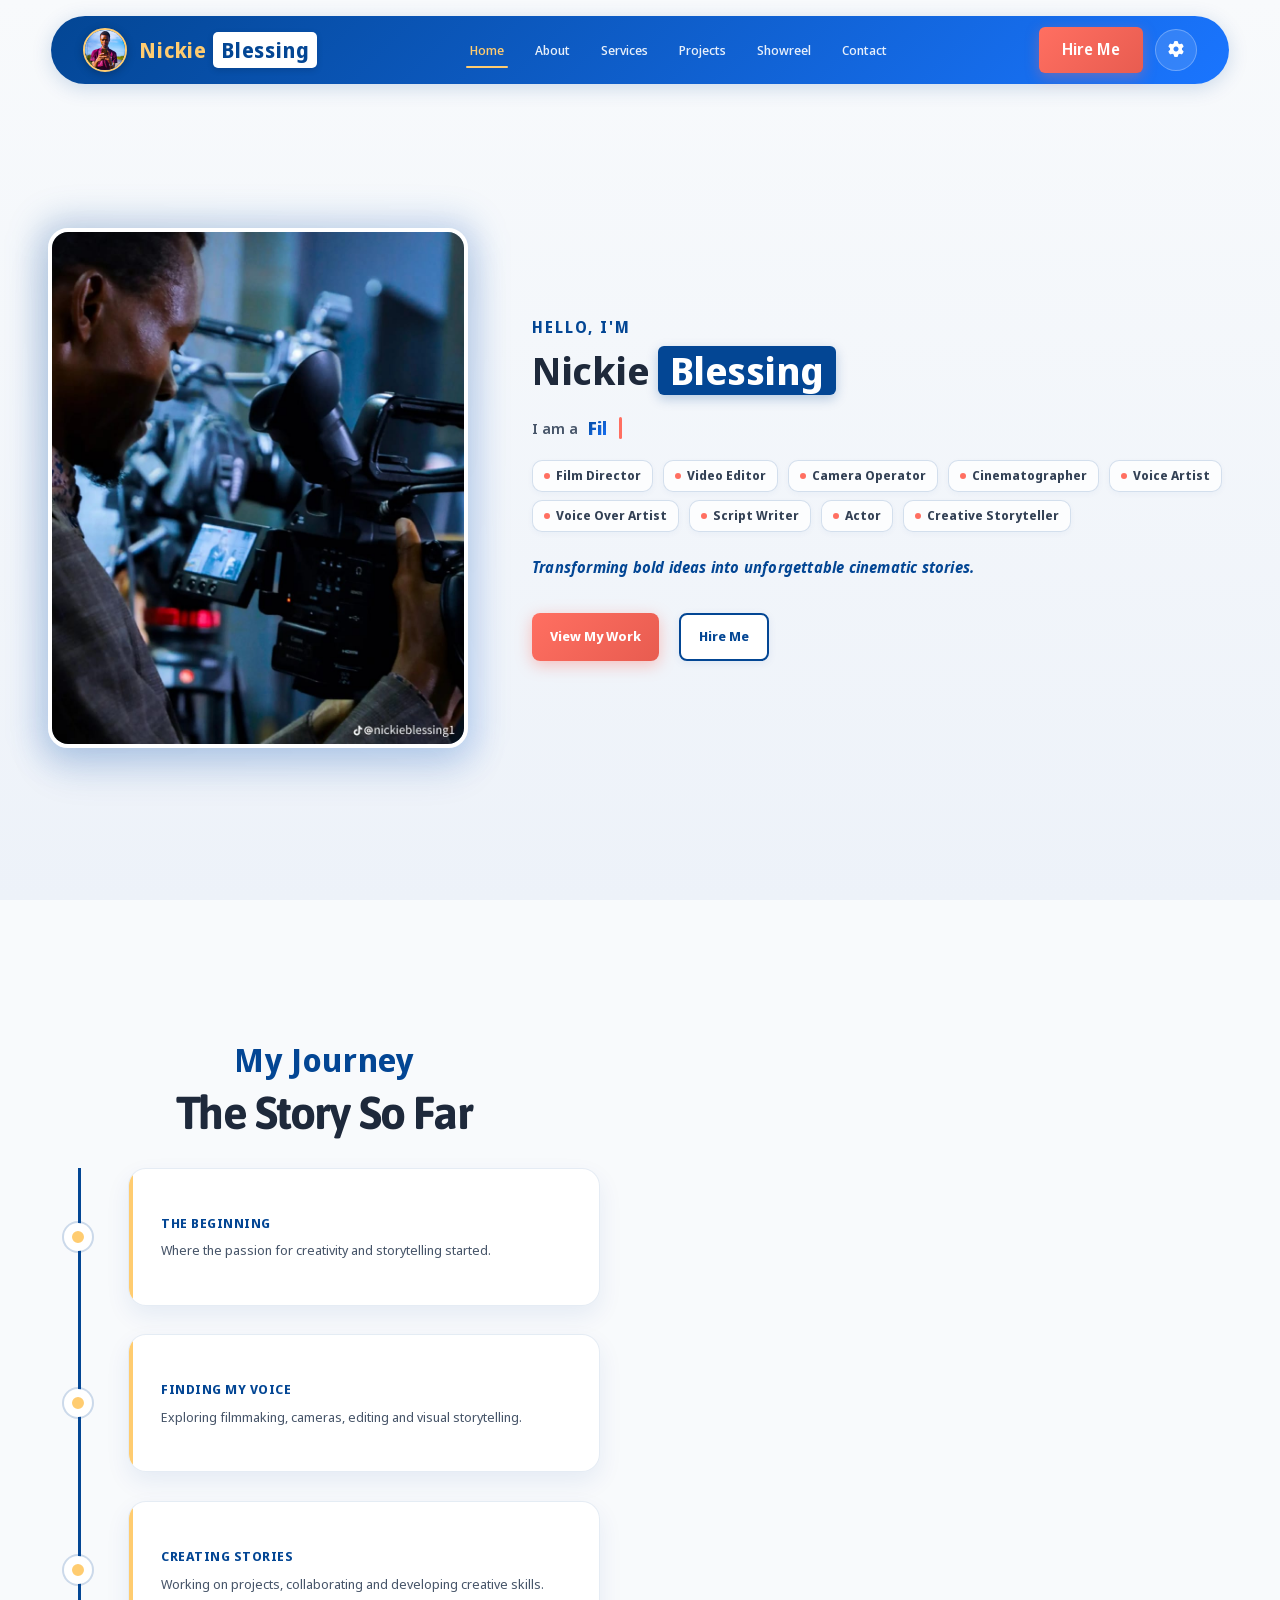
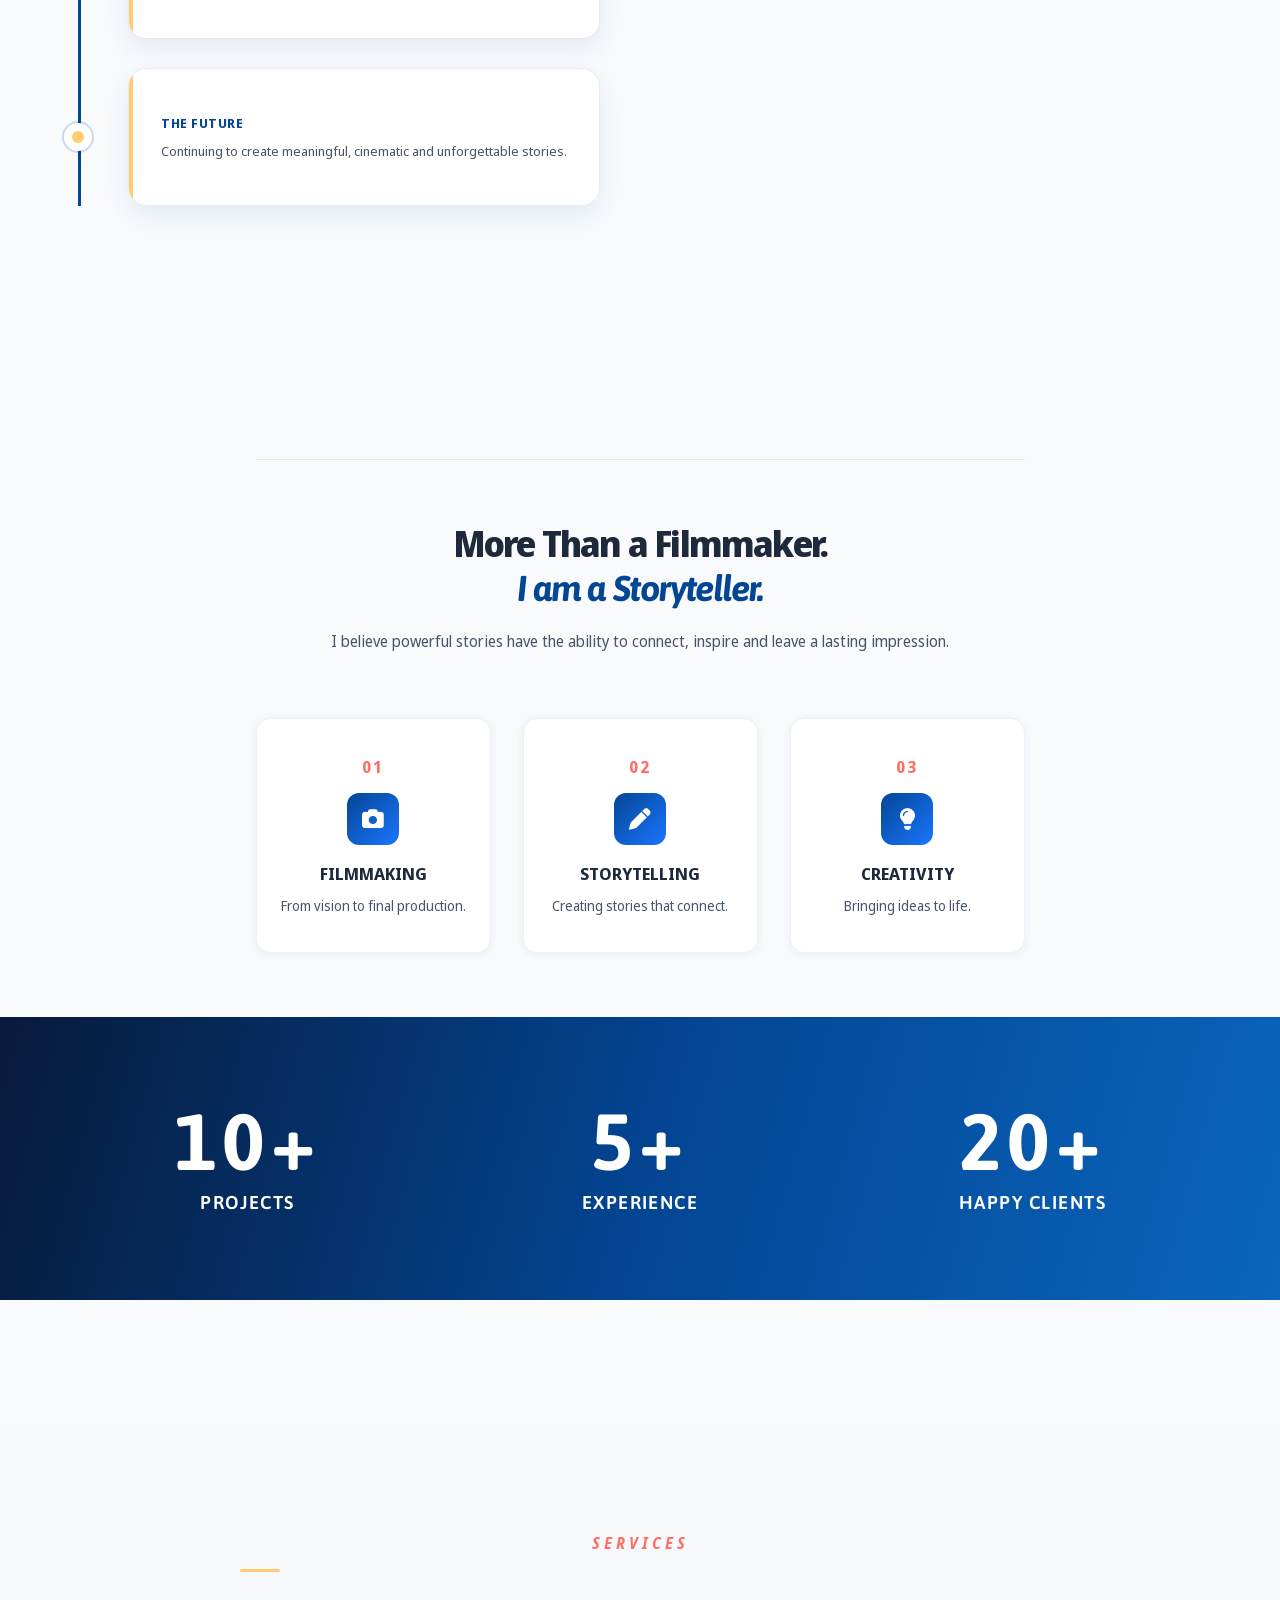
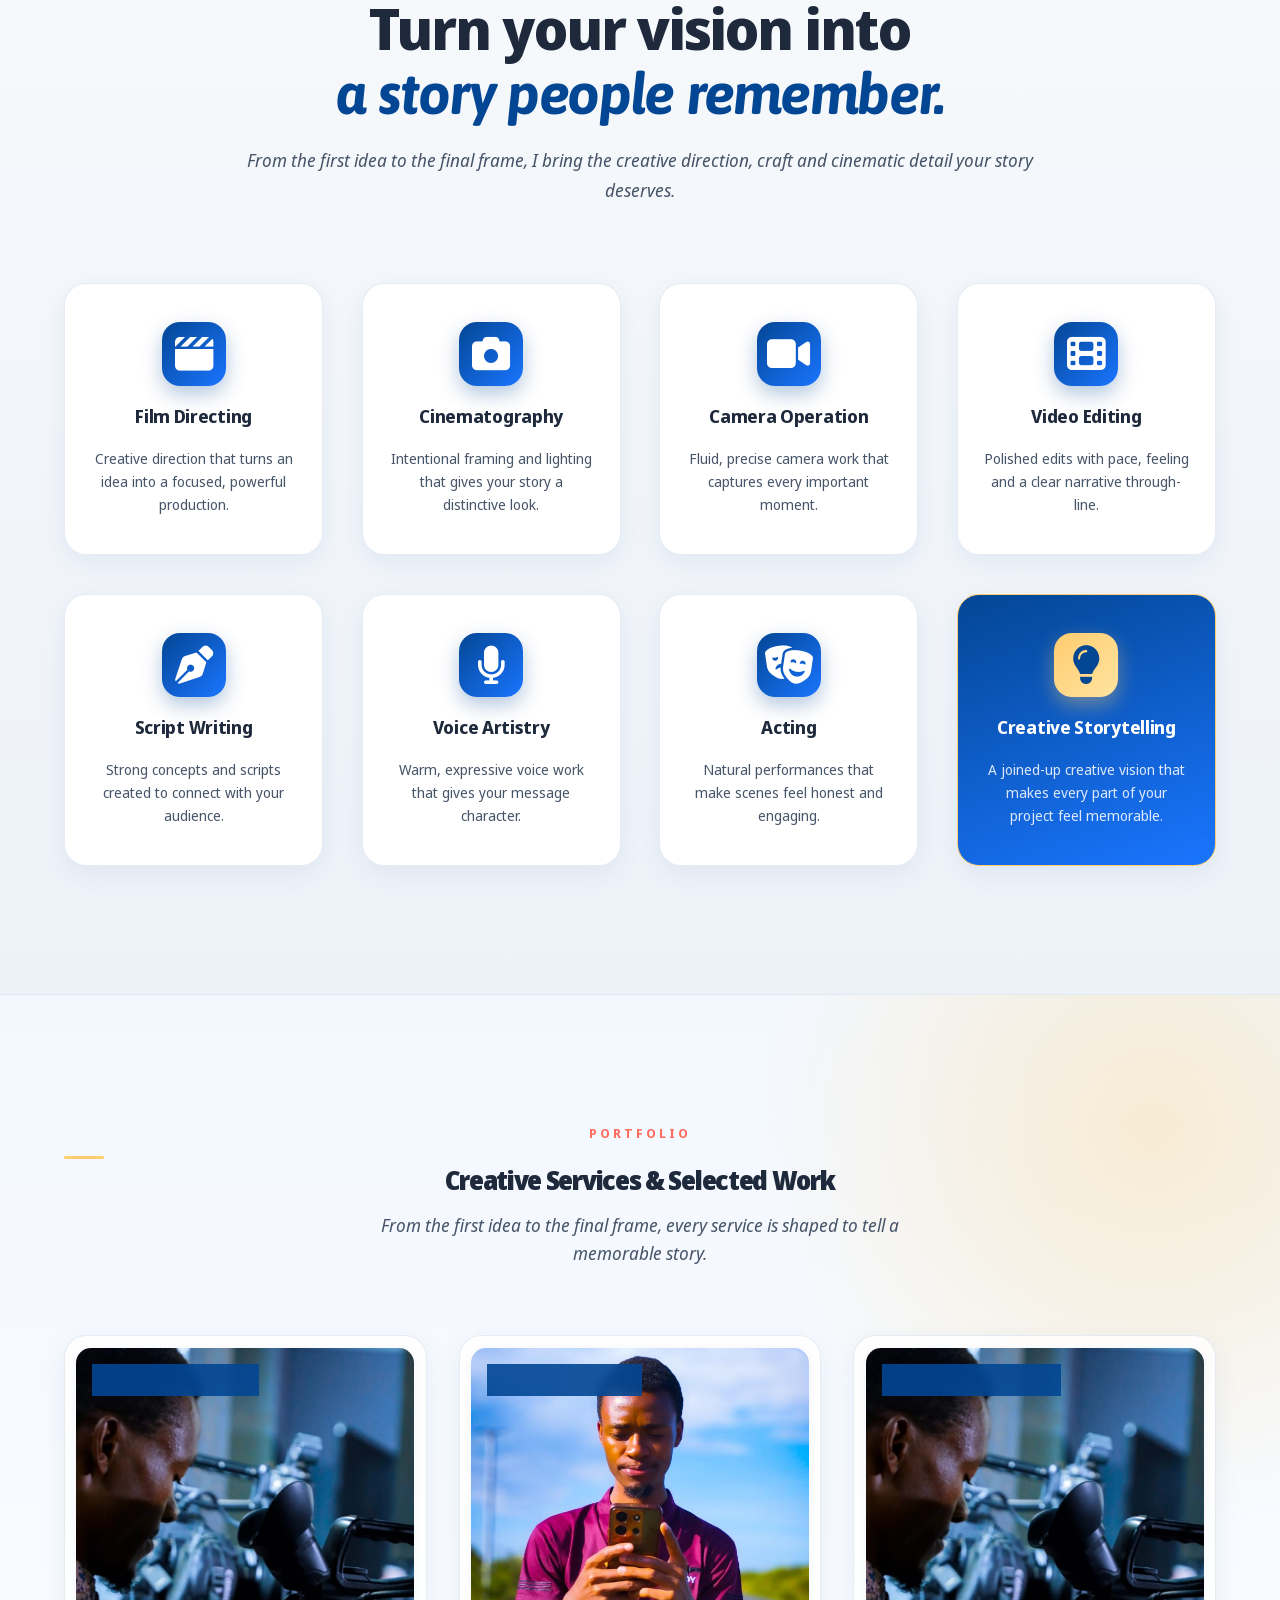
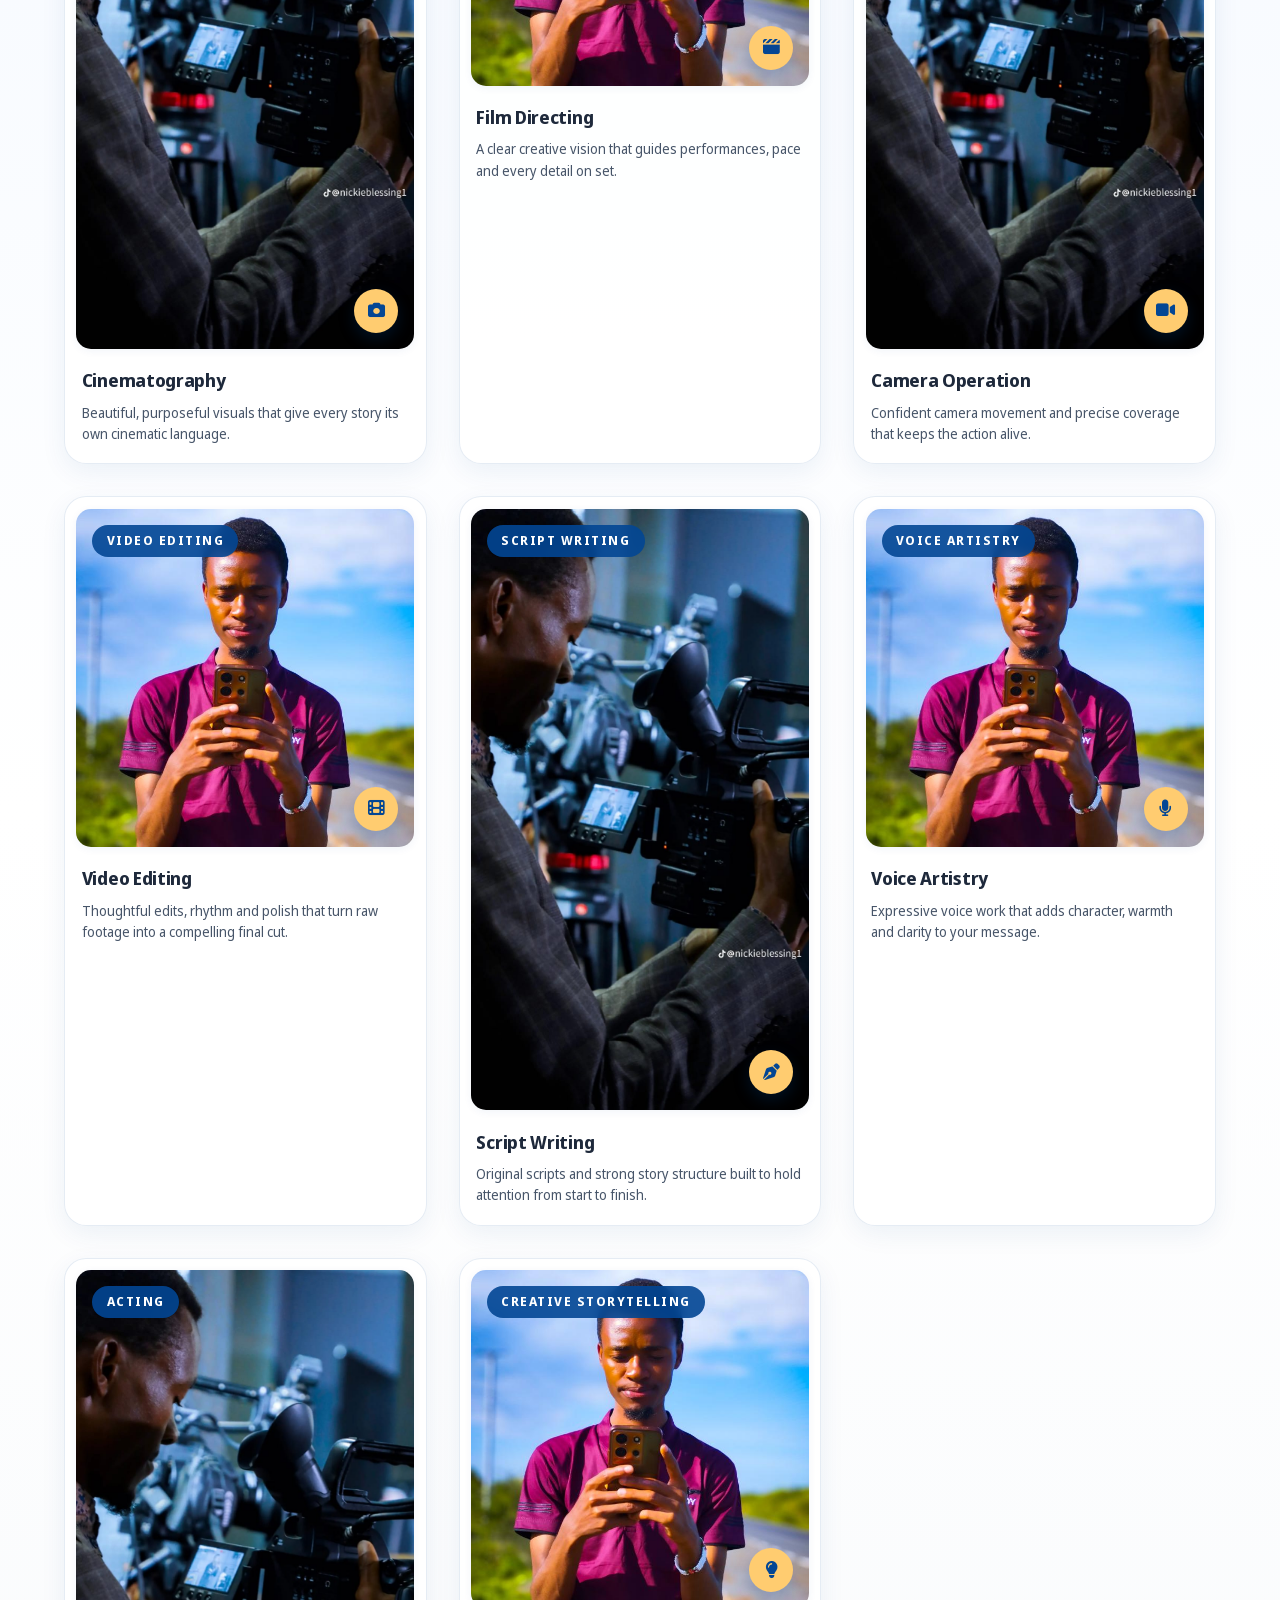
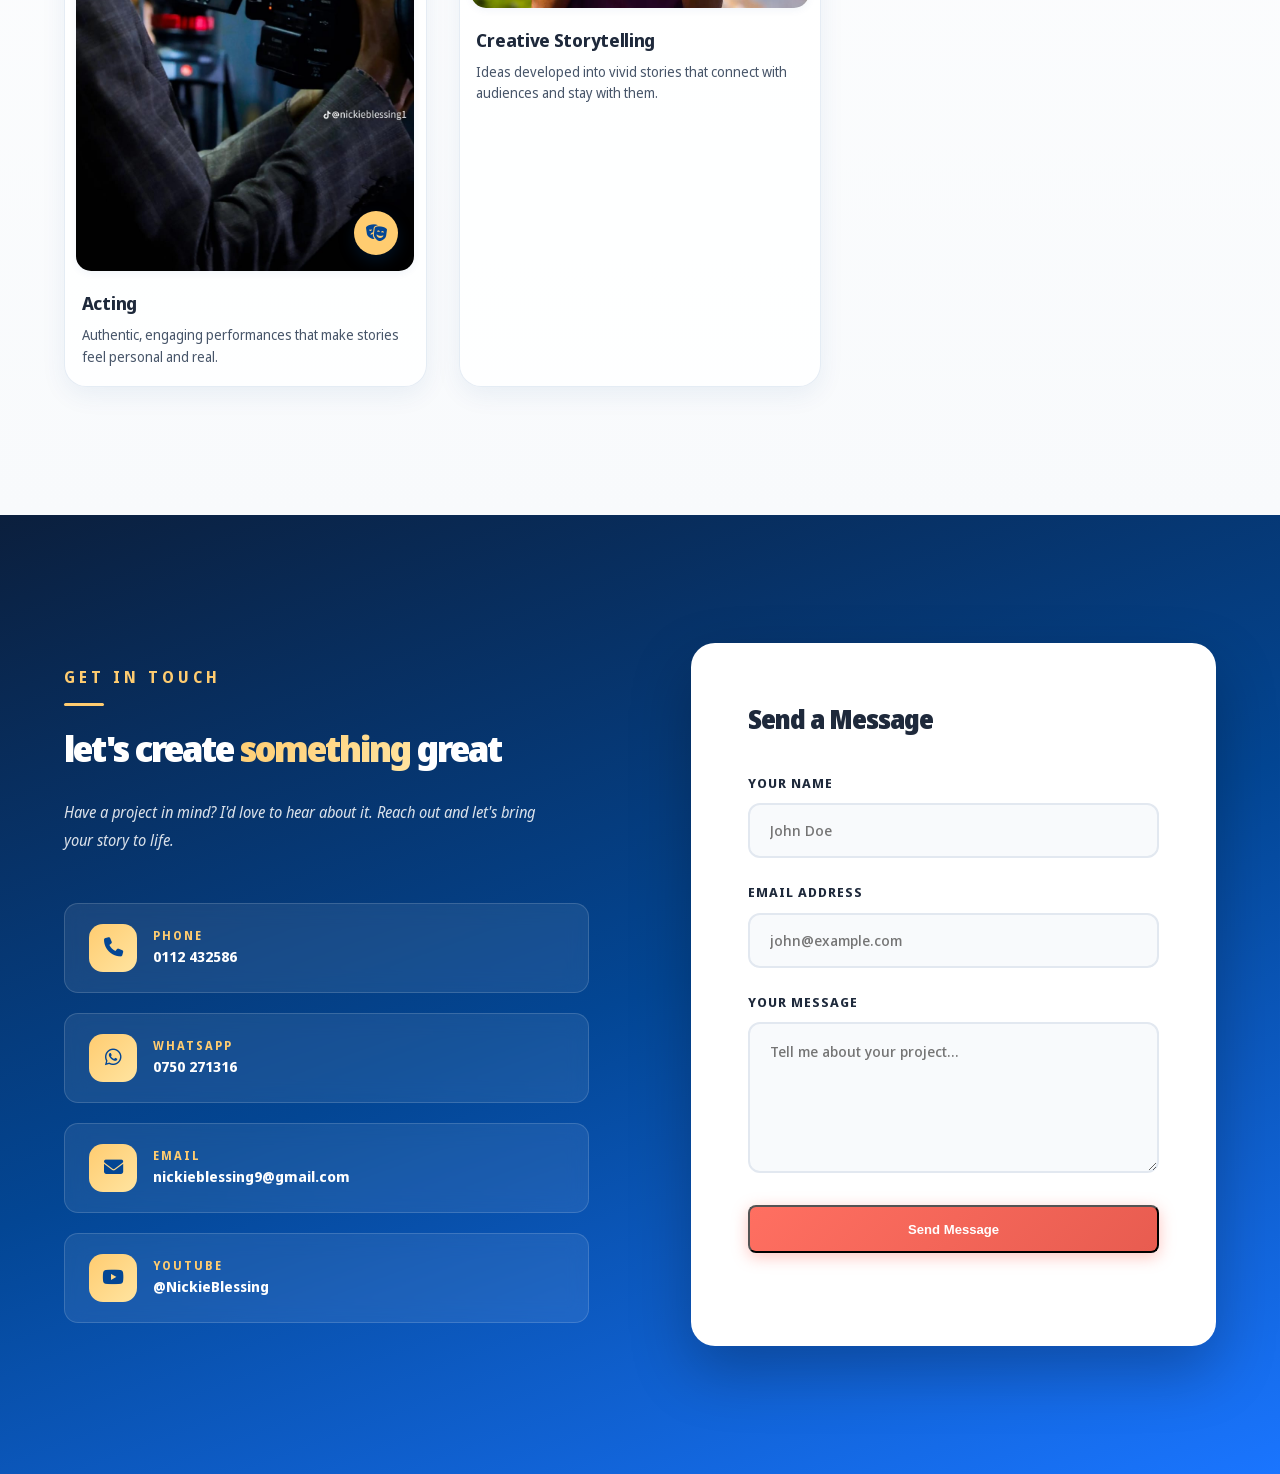
==== commit 937c864a: "Keep Formspree submissions on site" ====
--- a/index.html
+++ b/index.html
@@ -8,6 +8,7 @@
   <link rel="stylesheet" href="style.css">
   <!-- Font Awesome Icons -->
   <link rel="stylesheet" href="https://cdnjs.cloudflare.com/ajax/libs/font-awesome/6.5.1/css/all.min.css">
+  <script src="form-handler.js" defer></script>
 </head>
 <body>
 <header class="header">
--- a/style.css
+++ b/style.css
@@ -1998,6 +1998,14 @@
   overflow: hidden;
   clip: rect(0 0 0 0);
   white-space: nowrap;
+}
+
+.form-status {
+  margin-top: 0.75rem;
+  color: var(--primary-blue);
+  font-size: 0.95rem;
+  font-weight: 600;
+  text-align: center;
 }
 
 /* ==========================================================
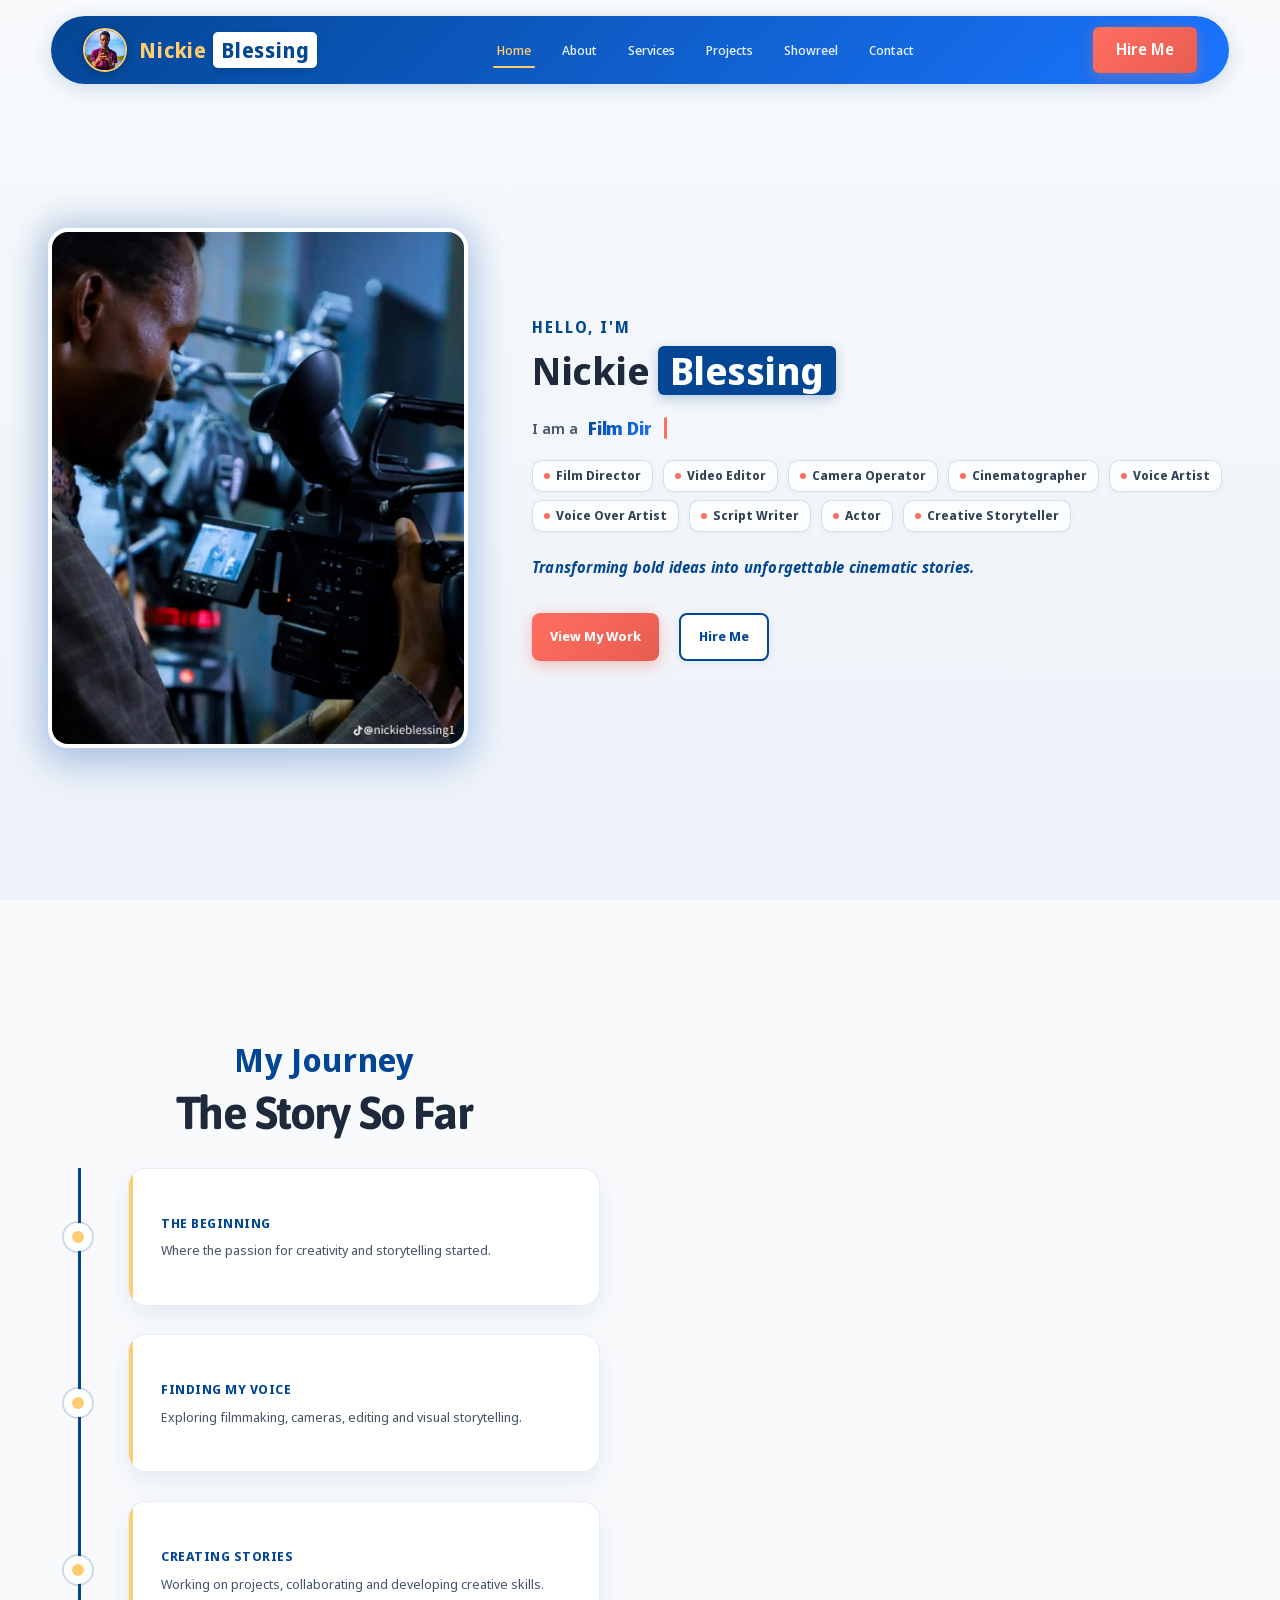
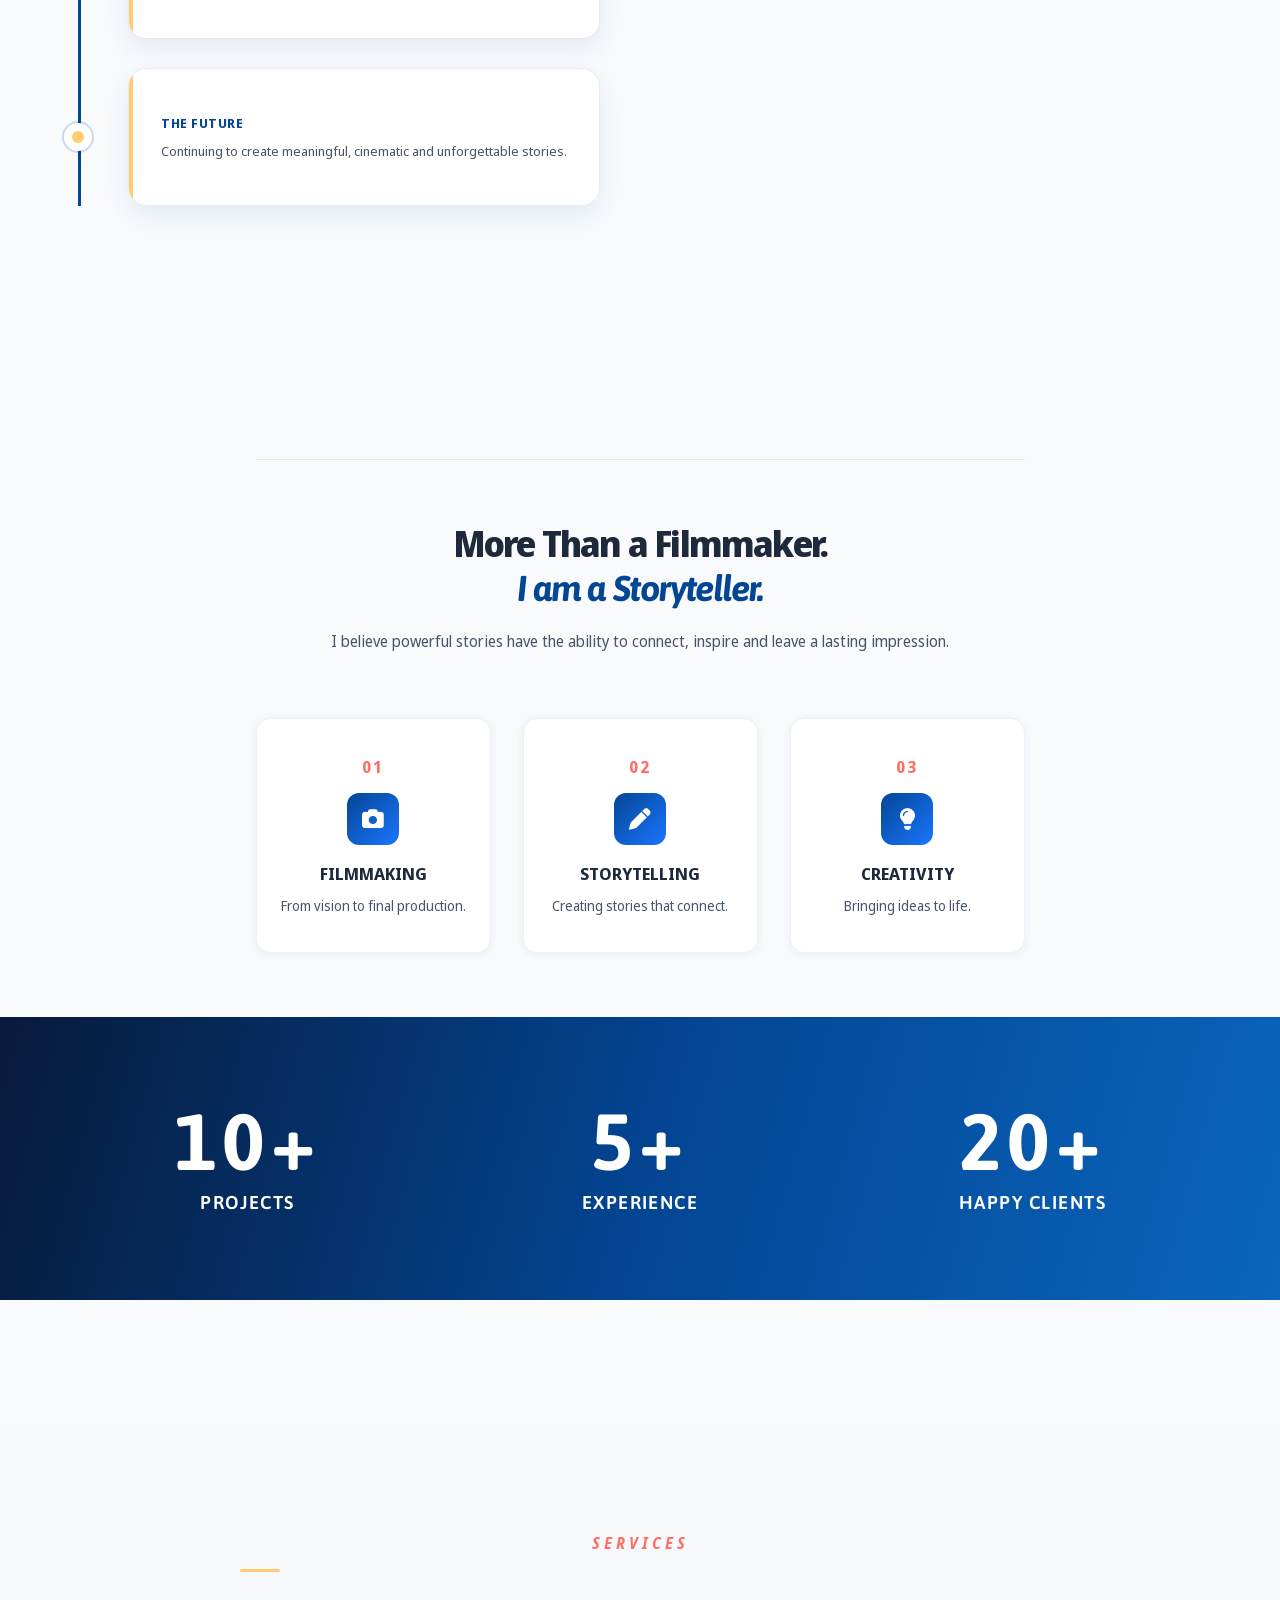
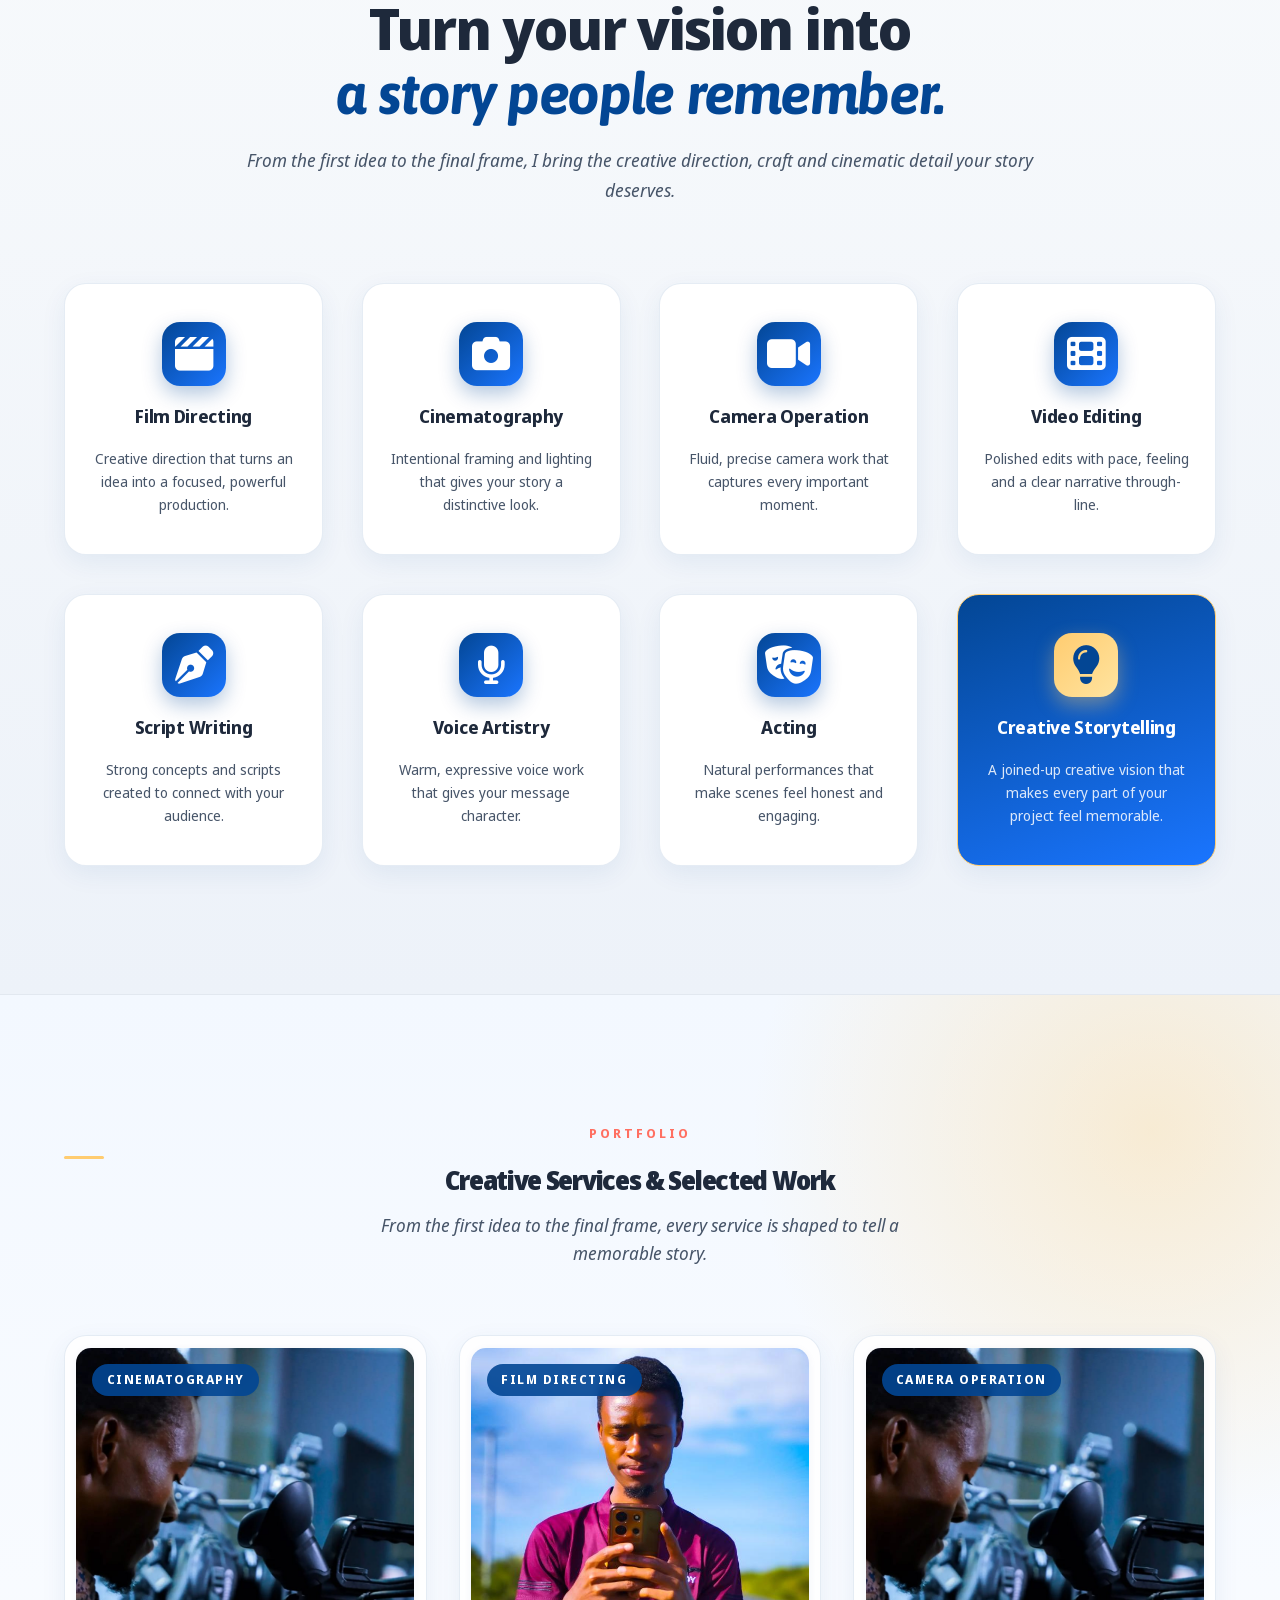
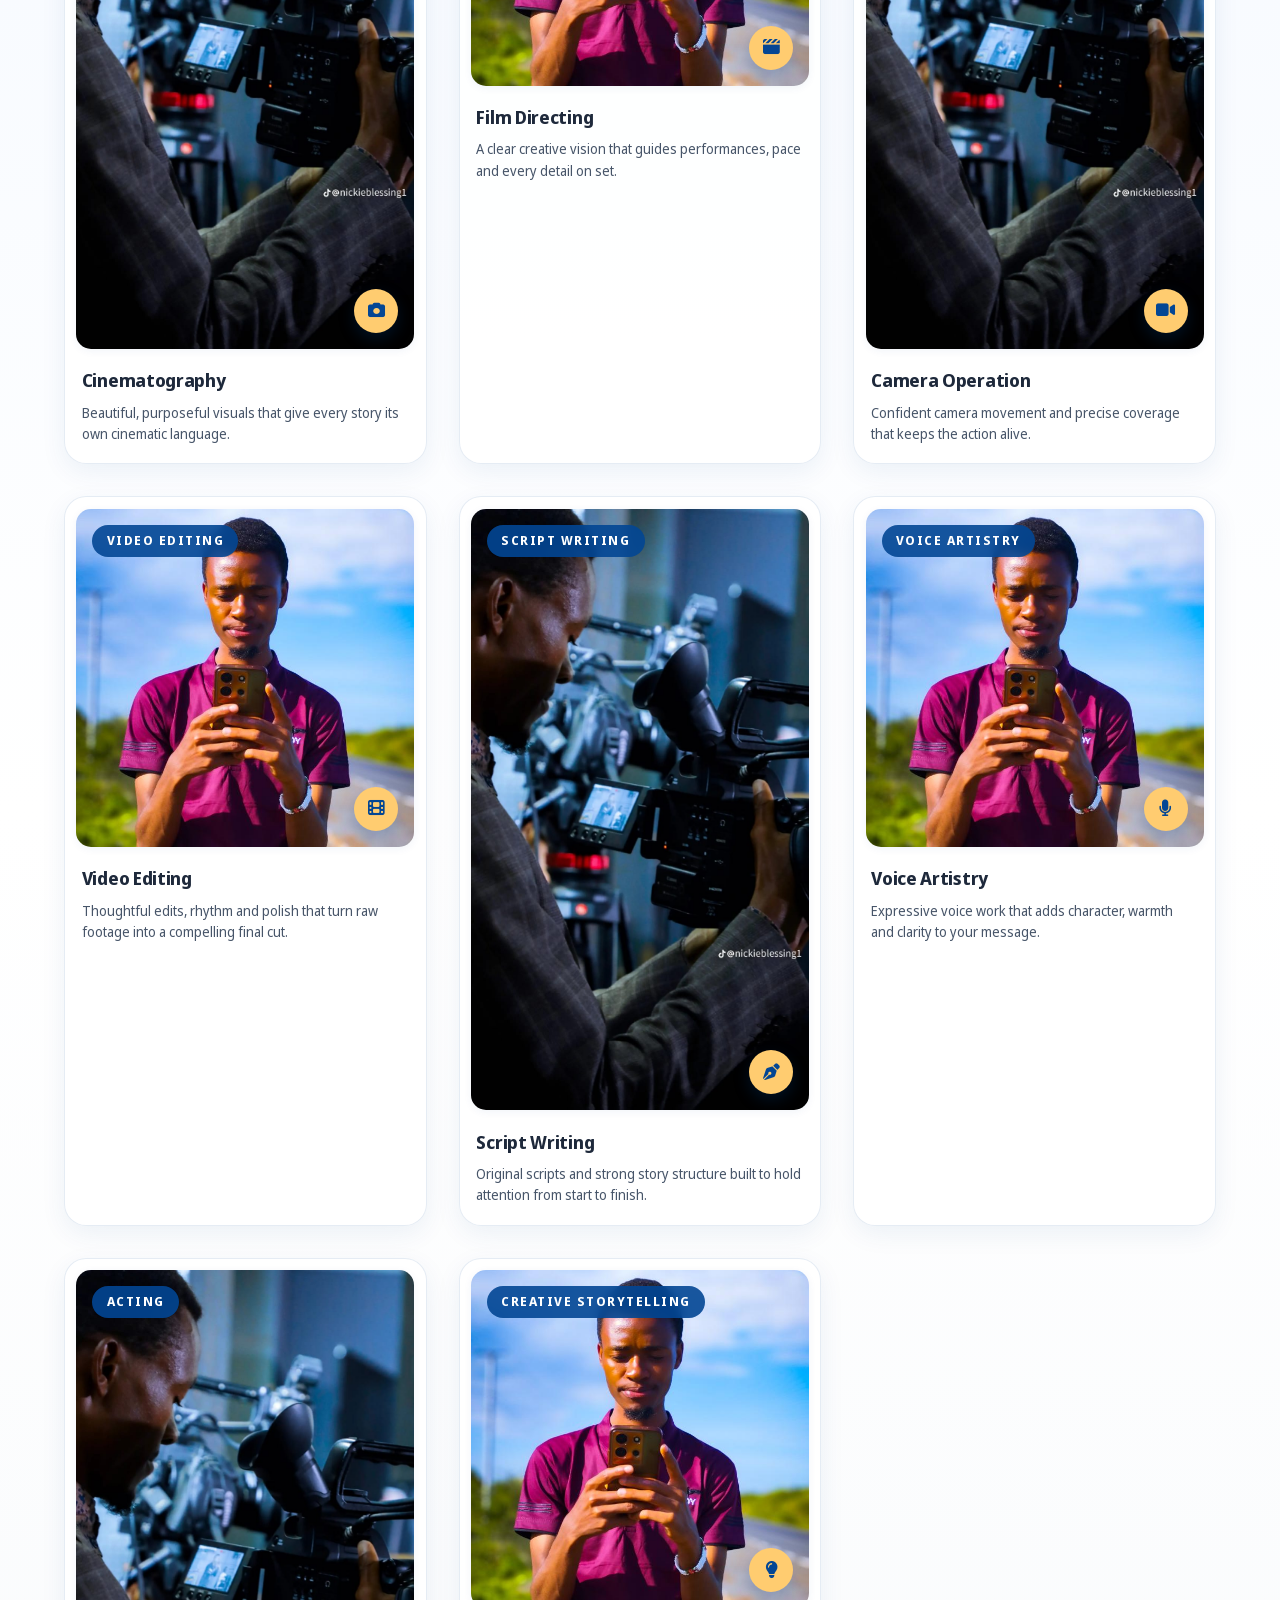
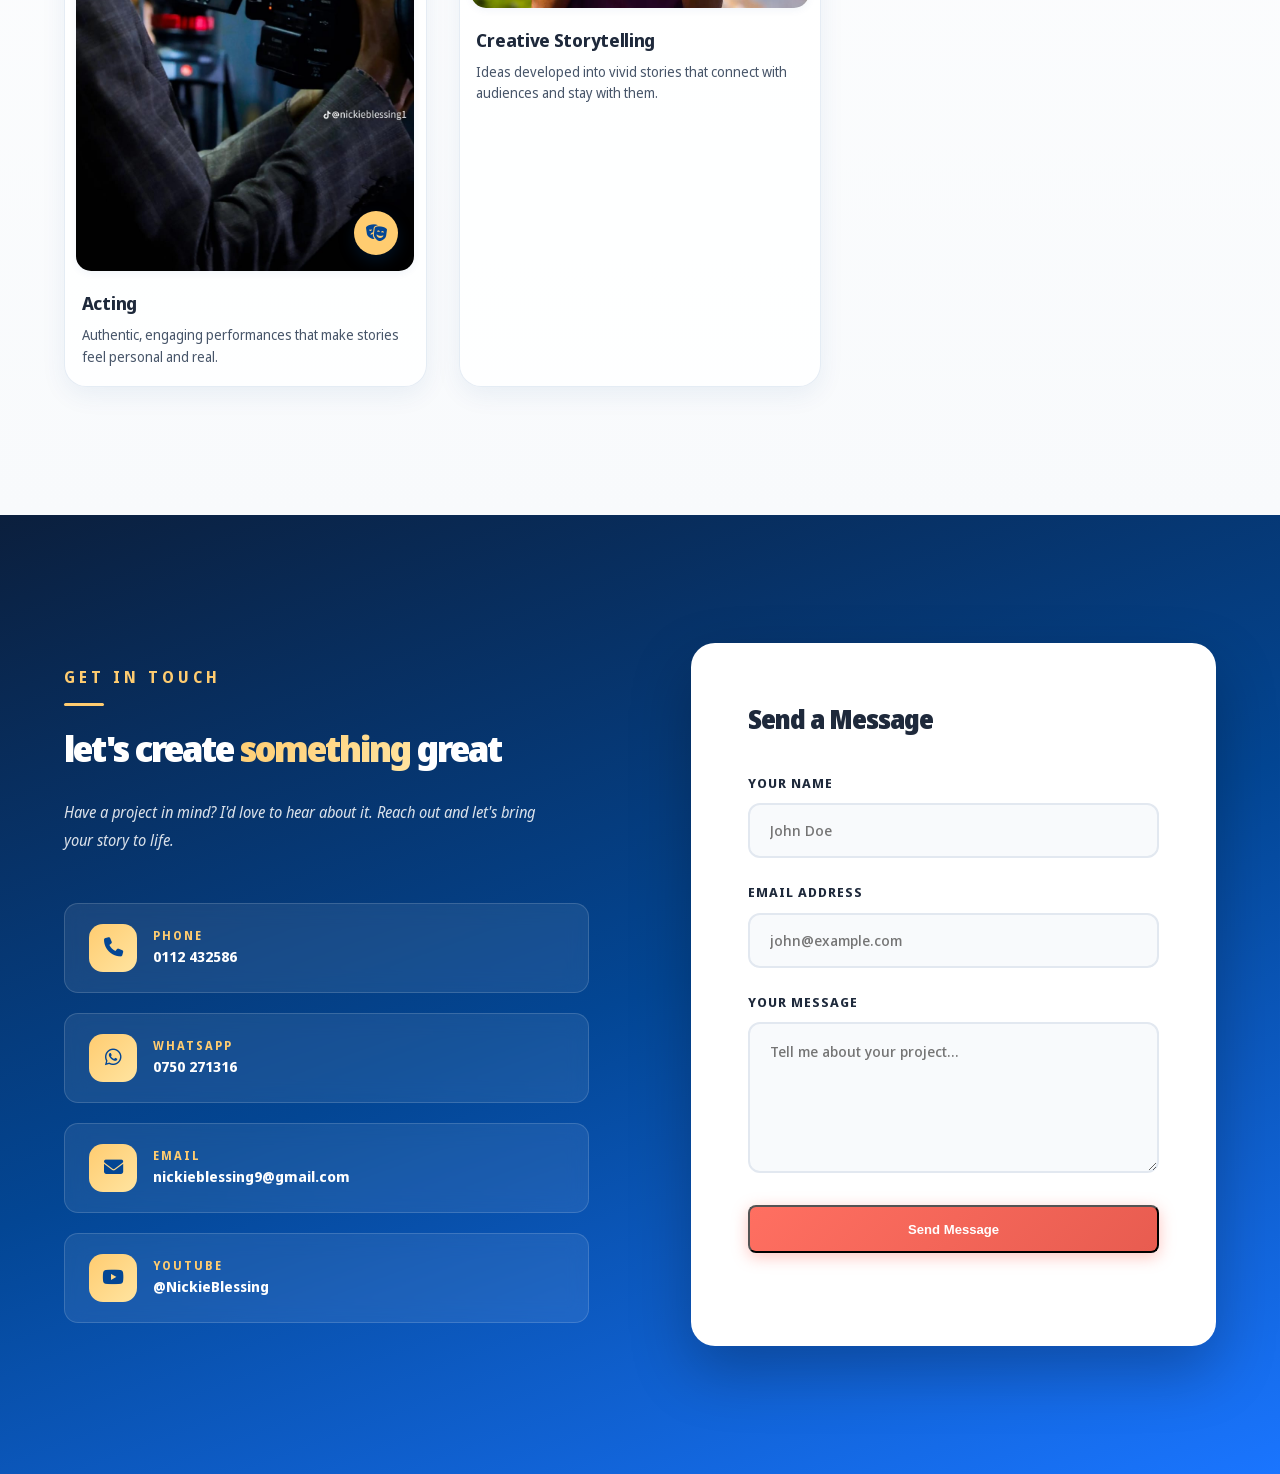
==== commit b3f55ce2: "Remove settings gear icon from navbar; add form-handler.js and index.js" ====
--- a/index.html
+++ b/index.html
@@ -9,6 +9,7 @@
   <!-- Font Awesome Icons -->
   <link rel="stylesheet" href="https://cdnjs.cloudflare.com/ajax/libs/font-awesome/6.5.1/css/all.min.css">
   <script src="form-handler.js" defer></script>
+  <script src="index.js" defer></script>
 </head>
 <body>
 <header class="header">
@@ -30,12 +31,9 @@
           <li><a href="hire-me.html">Contact</a></li>
         </ul>
 
-        <!-- Right Side: CTA Button + Settings Icon -->
+        <!-- Right Side: CTA Button -->
         <div class="nav-right">
           <a href="hire-me.html" class="nav-cta">Hire Me</a>
-          <button class="nav-settings" aria-label="Settings">
-            <i class="fa-solid fa-gear"></i>
-          </button>
         </div>
 
         <!-- Pure CSS Hamburger Toggle (mobile) -->
@@ -410,99 +408,12 @@
           <div class="form-trap" aria-hidden="true">
             <label for="cwebsite">Website</label>
             <input type="text" id="cwebsite" name="website" tabindex="-1" autocomplete="off">
-          </div>
+        </div>
           <button type="submit" class="btn btn-primary btn-full">Send Message</button>
         </form>
       </div>
     </div>
   </section>
 
-  <!-- Animated Stat Counters -->
-  <script>
-    function animateCounters() {
-      const counters = document.querySelectorAll(".stat-number[data-target]");
-      counters.forEach((counter) => {
-        const target = parseInt(counter.getAttribute("data-target"), 10);
-        const duration = 1800;
-        const start = performance.now();
-
-        function tick(now) {
-          const elapsed = now - start;
-          const progress = Math.min(elapsed / duration, 1);
-          const eased = 1 - Math.pow(1 - progress, 3);
-          counter.textContent = Math.round(target * eased);
-          if (progress < 1) {
-            requestAnimationFrame(tick);
-          } else {
-            counter.textContent = target + "+";
-          }
-        }
-        requestAnimationFrame(tick);
-      });
-    }
-
-    const statsSection = document.querySelector(".about");
-    if (statsSection) {
-      const observer = new IntersectionObserver(
-        (entries) => {
-          entries.forEach((entry) => {
-            if (entry.isIntersecting) {
-              animateCounters();
-              observer.disconnect();
-            }
-          });
-        },
-        { threshold: 0.15, rootMargin: "0px 0px -8% 0px" }
-      );
-      observer.observe(statsSection);
-    }
-  </script>
-
-  <!-- Interactive Typewriter Script -->
-  <script>
-    const roles = [
-      "Film Director",
-      "Video Editor",
-      "Camera Operator / Cinematographer",
-      "Voice Artist",
-      "Voice Over Artist",
-      "Script Writer",
-      "Actor",
-      "Creative Storyteller"
-    ];
-
-    let roleIndex = 0;
-    let charIndex = 0;
-    let isDeleting = false;
-    const typedElement = document.getElementById("typed-role");
-
-    function typeRole() {
-      if (!typedElement) return;
-      const currentRole = roles[roleIndex];
-      
-      if (isDeleting) {
-        typedElement.textContent = currentRole.substring(0, charIndex - 1);
-        charIndex--;
-      } else {
-        typedElement.textContent = currentRole.substring(0, charIndex + 1);
-        charIndex++;
-      }
-      
-      let speed = isDeleting ? 35 : 75;
-      
-      if (!isDeleting && charIndex === currentRole.length) {
-        speed = 1800;
-        isDeleting = true;
-      } else if (isDeleting && charIndex === 0) {
-        isDeleting = false;
-        roleIndex = (roleIndex + 1) % roles.length;
-        speed = 350;
-      }
-      
-      setTimeout(typeRole, speed);
-    }
-
-    document.addEventListener("DOMContentLoaded", typeRole);
-  </script>
 </body>
 </html>
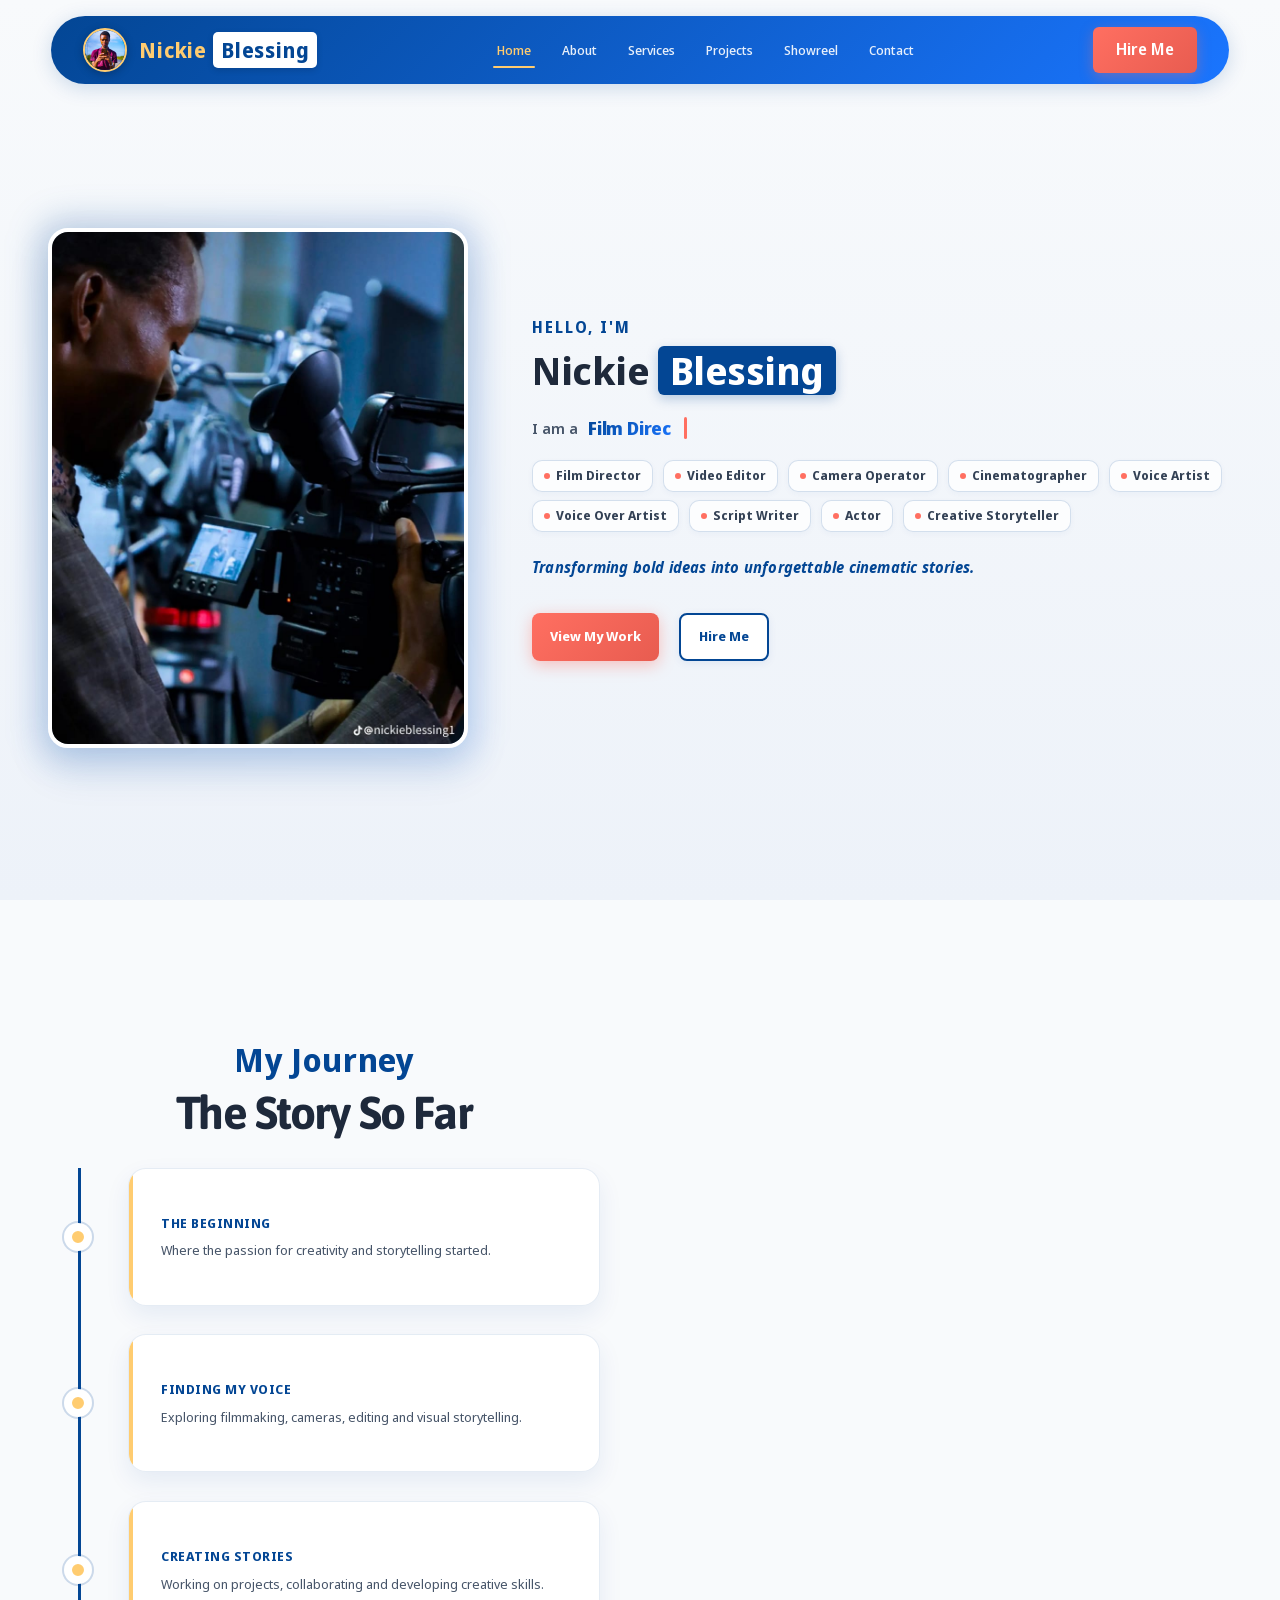
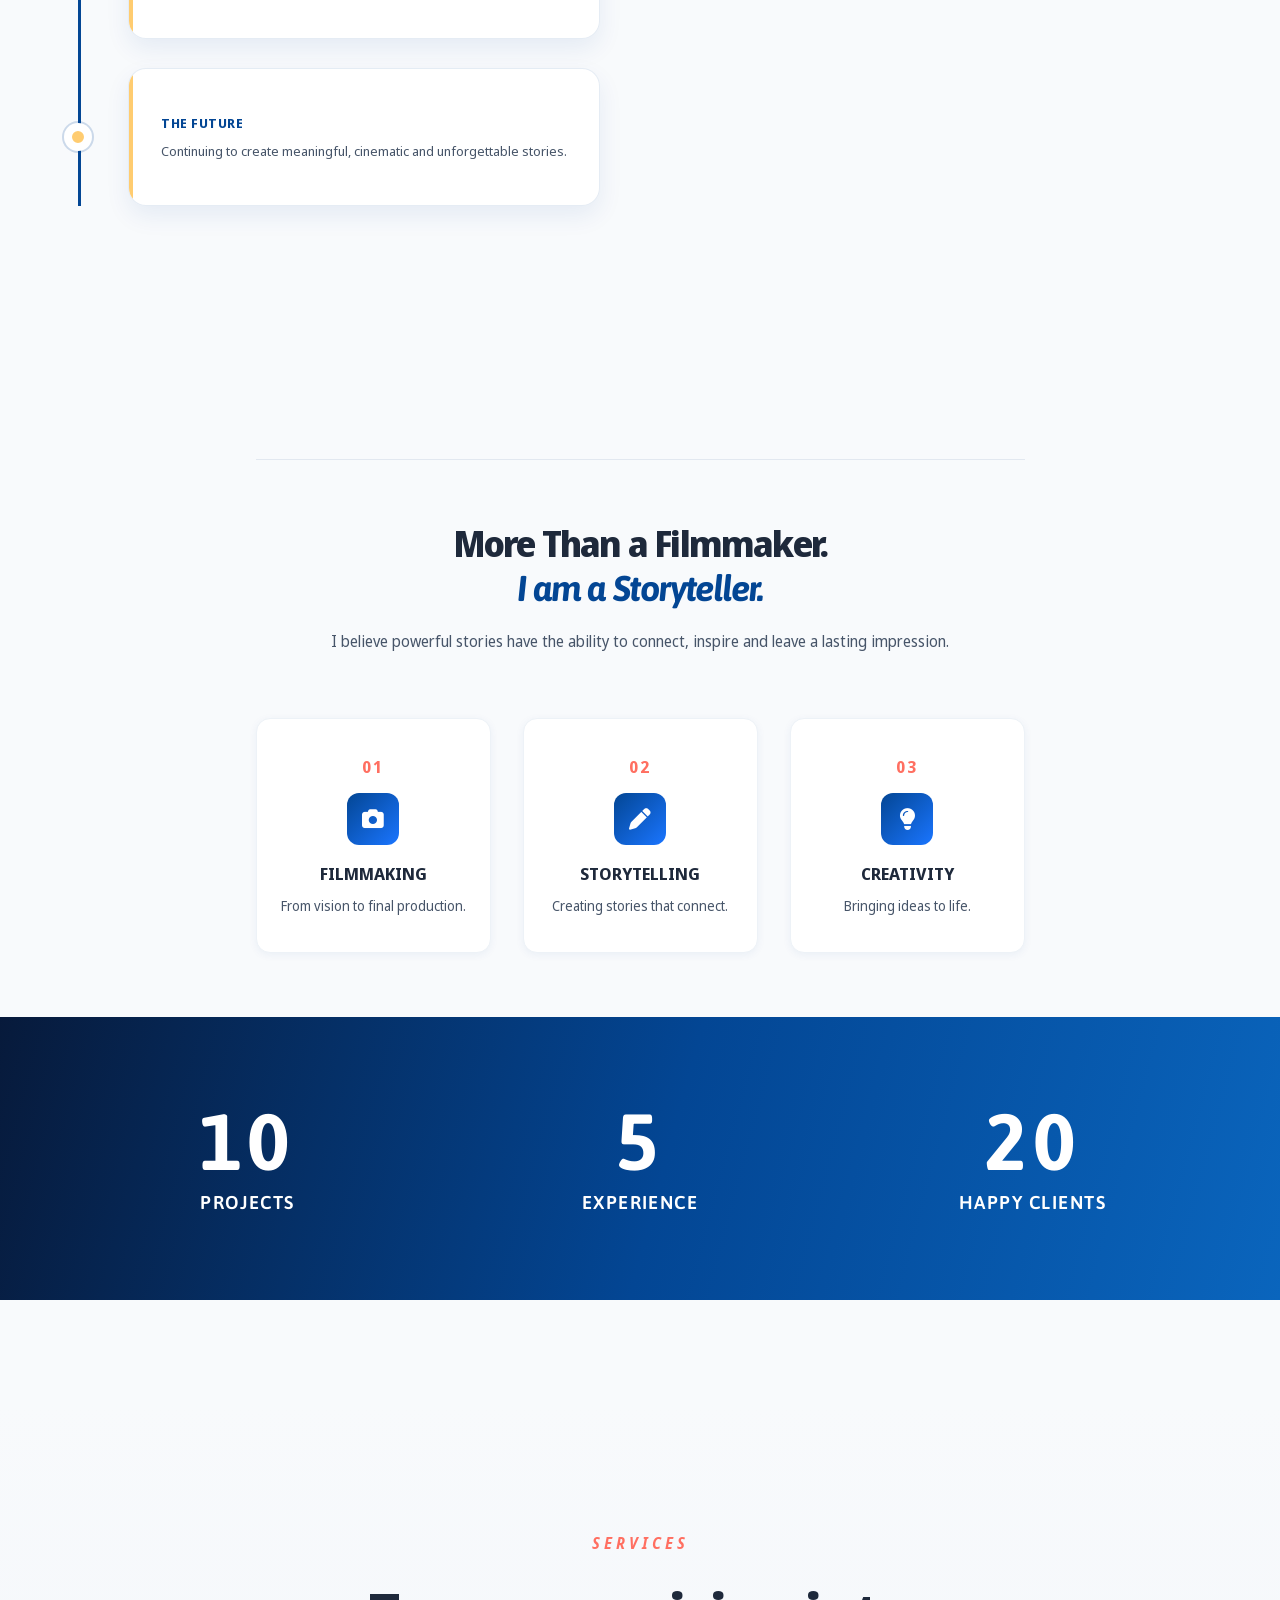
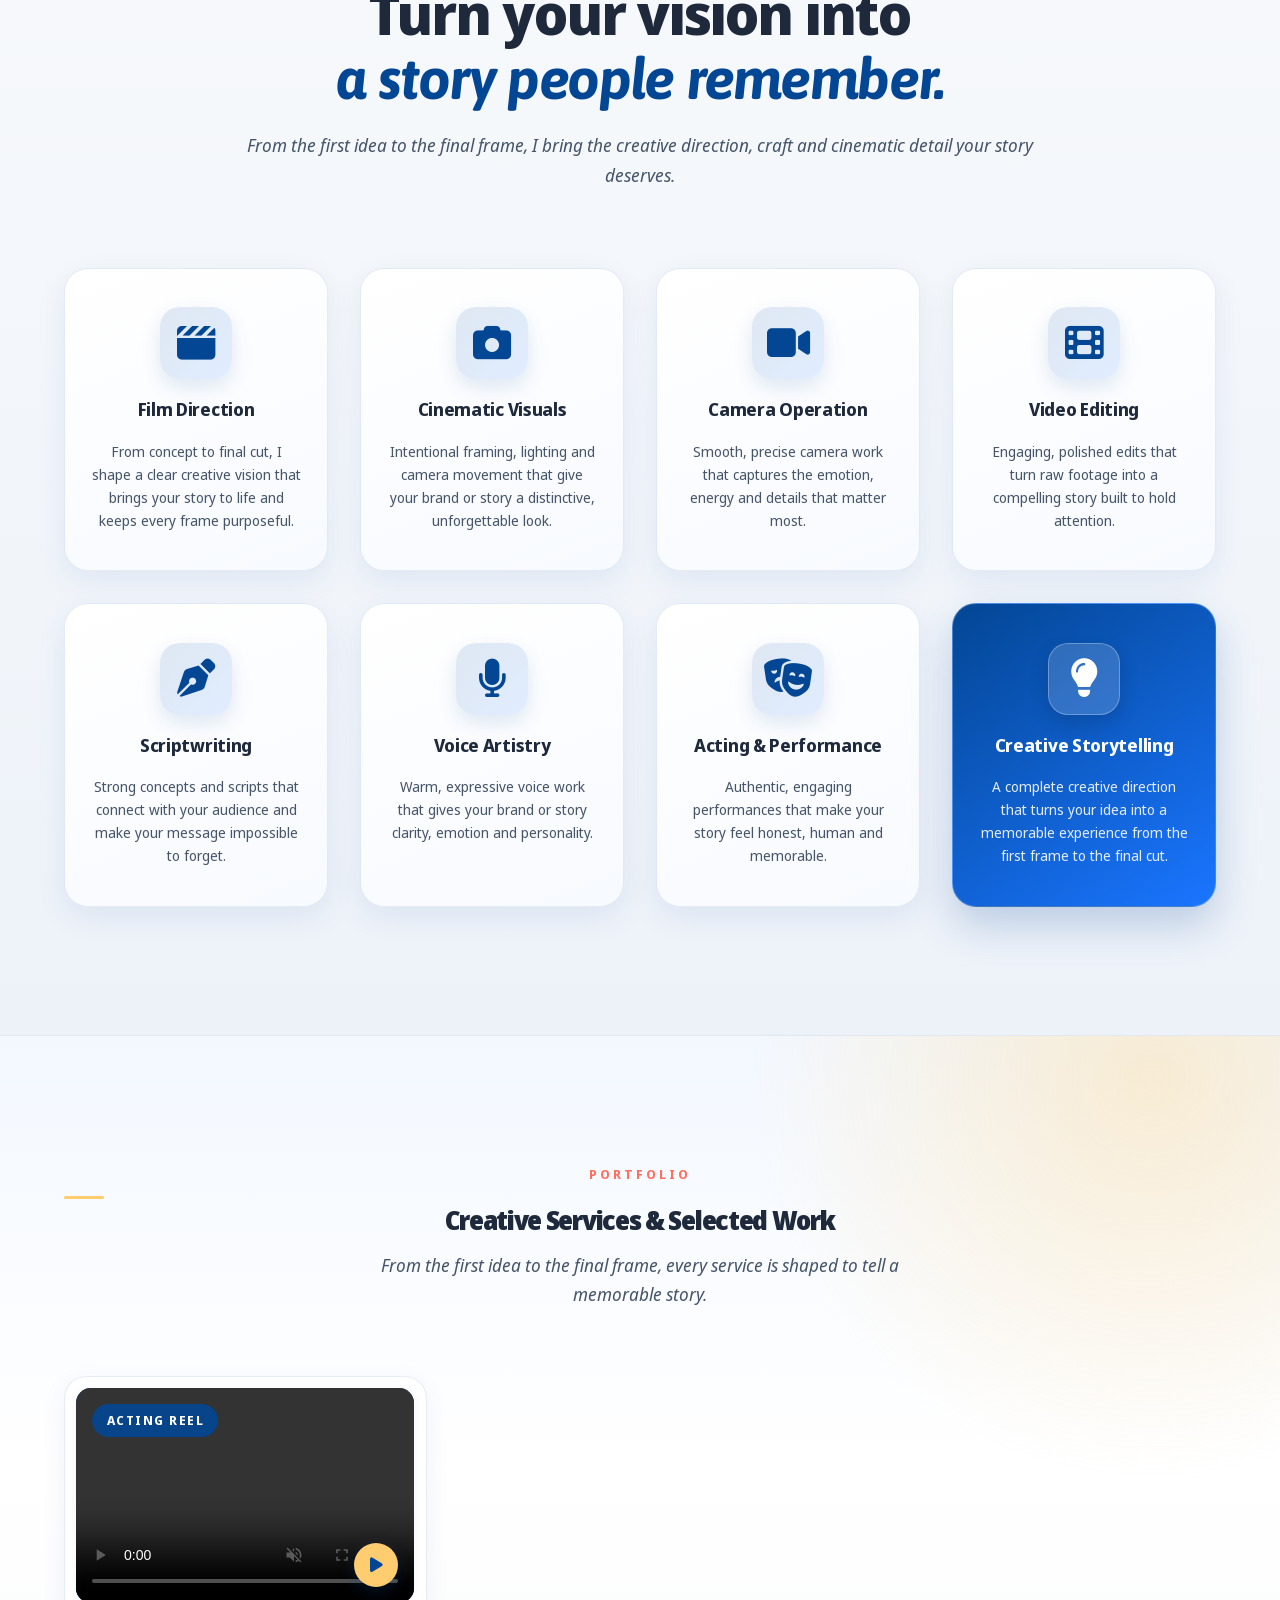
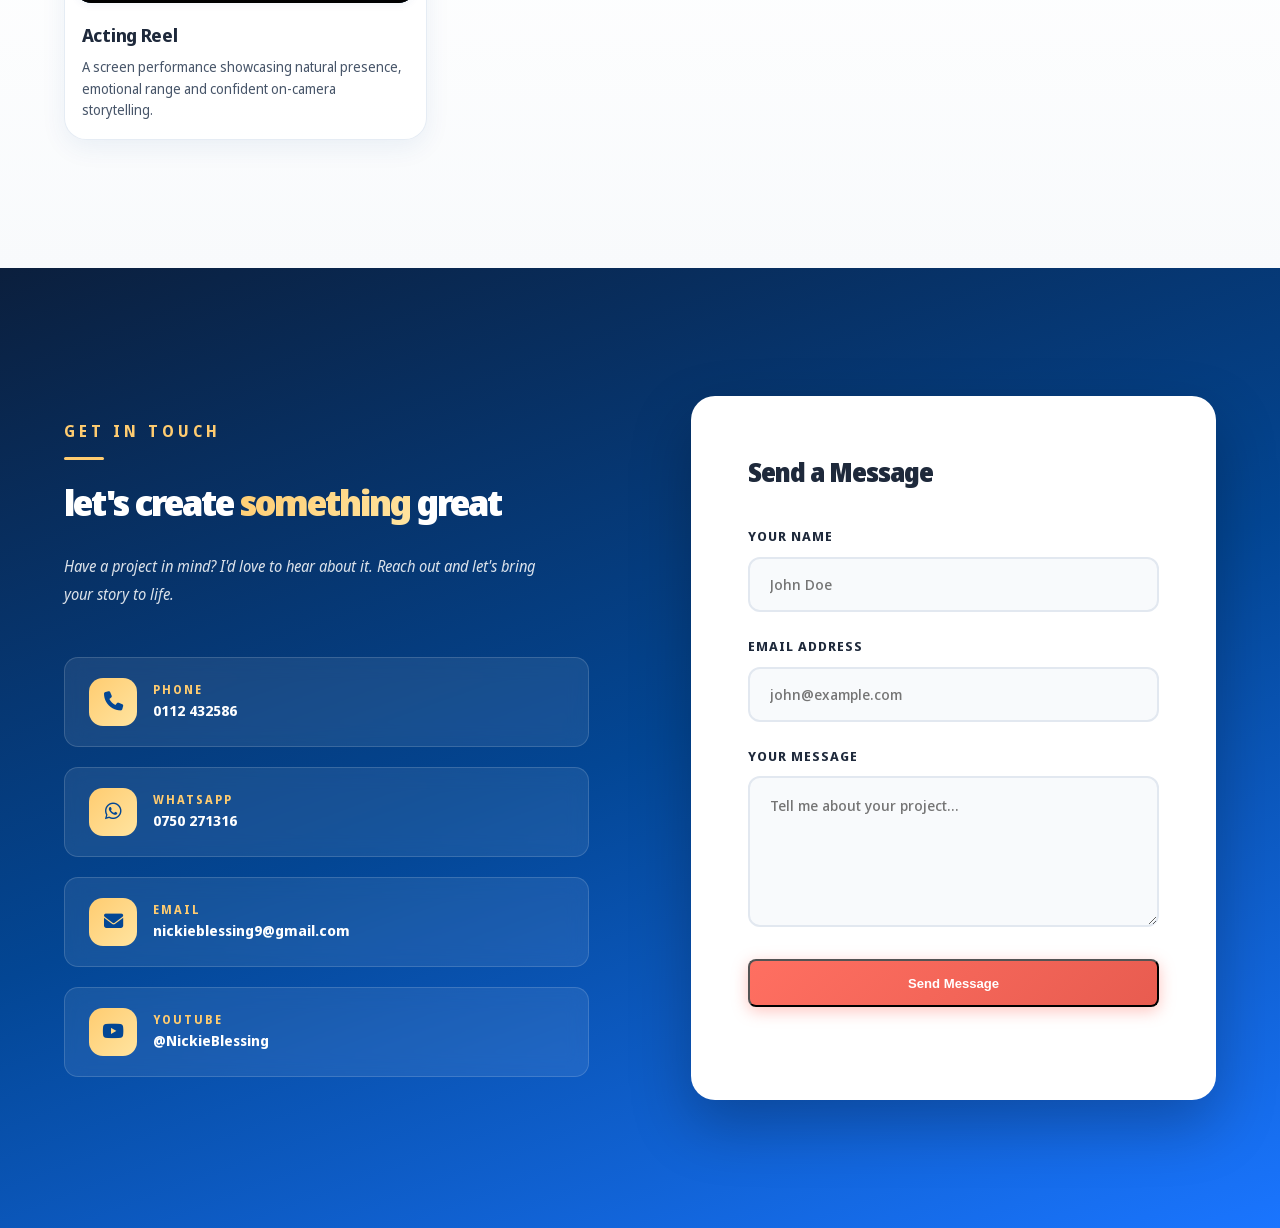
==== commit 1ea0e671: "Update website content and media" ====
--- a/index.html
+++ b/index.html
@@ -222,14 +222,14 @@
       </div>
 
       <div class="services-grid">
-        <article class="service-card"><i class="fa-solid fa-clapperboard"></i><h3>Film Directing</h3><p>Creative direction that turns an idea into a focused, powerful production.</p></article>
-        <article class="service-card"><i class="fa-solid fa-camera"></i><h3>Cinematography</h3><p>Intentional framing and lighting that gives your story a distinctive look.</p></article>
-        <article class="service-card"><i class="fa-solid fa-video"></i><h3>Camera Operation</h3><p>Fluid, precise camera work that captures every important moment.</p></article>
-        <article class="service-card"><i class="fa-solid fa-film"></i><h3>Video Editing</h3><p>Polished edits with pace, feeling and a clear narrative through-line.</p></article>
-        <article class="service-card"><i class="fa-solid fa-pen-nib"></i><h3>Script Writing</h3><p>Strong concepts and scripts created to connect with your audience.</p></article>
-        <article class="service-card"><i class="fa-solid fa-microphone"></i><h3>Voice Artistry</h3><p>Warm, expressive voice work that gives your message character.</p></article>
-        <article class="service-card"><i class="fa-solid fa-masks-theater"></i><h3>Acting</h3><p>Natural performances that make scenes feel honest and engaging.</p></article>
-        <article class="service-card service-card--featured"><i class="fa-solid fa-lightbulb"></i><h3>Creative Storytelling</h3><p>A joined-up creative vision that makes every part of your project feel memorable.</p></article>
+        <article class="service-card"><i class="fa-solid fa-clapperboard"></i><h3>Film Direction</h3><p>From concept to final cut, I shape a clear creative vision that brings your story to life and keeps every frame purposeful.</p></article>
+        <article class="service-card"><i class="fa-solid fa-camera"></i><h3>Cinematic Visuals</h3><p>Intentional framing, lighting and camera movement that give your brand or story a distinctive, unforgettable look.</p></article>
+        <article class="service-card"><i class="fa-solid fa-video"></i><h3>Camera Operation</h3><p>Smooth, precise camera work that captures the emotion, energy and details that matter most.</p></article>
+        <article class="service-card"><i class="fa-solid fa-film"></i><h3>Video Editing</h3><p>Engaging, polished edits that turn raw footage into a compelling story built to hold attention.</p></article>
+        <article class="service-card"><i class="fa-solid fa-pen-nib"></i><h3>Scriptwriting</h3><p>Strong concepts and scripts that connect with your audience and make your message impossible to forget.</p></article>
+        <article class="service-card"><i class="fa-solid fa-microphone"></i><h3>Voice Artistry</h3><p>Warm, expressive voice work that gives your brand or story clarity, emotion and personality.</p></article>
+        <article class="service-card"><i class="fa-solid fa-masks-theater"></i><h3>Acting &amp; Performance</h3><p>Authentic, engaging performances that make your story feel honest, human and memorable.</p></article>
+        <article class="service-card service-card--featured"><i class="fa-solid fa-lightbulb"></i><h3>Creative Storytelling</h3><p>A complete creative direction that turns your idea into a memorable experience from the first frame to the final cut.</p></article>
       </div>
     </div>
   </section>
@@ -246,101 +246,13 @@
       <div class="portfolio-grid">
         <article class="portfolio-item">
           <div class="portfolio-image">
-            <img src="images/bb.jpeg" alt="Behind the scenes on set">
-            <div class="portfolio-overlay">
-              <span class="portfolio-tag">Cinematography</span>
-            </div>
-            <span class="portfolio-service-icon" aria-hidden="true"><i class="fa-solid fa-camera"></i></span>
+            <video src="images/p1.mp4" muted controls preload="metadata" aria-label="Nickie Blessing acting in a film project"></video>
+            <div class="portfolio-overlay"><span class="portfolio-tag">Acting Reel</span></div>
+            <span class="portfolio-service-icon" aria-hidden="true"><i class="fa-solid fa-play"></i></span>
           </div>
           <div class="portfolio-info">
-            <h4 class="portfolio-name">Cinematography</h4>
-            <p class="portfolio-desc">Beautiful, purposeful visuals that give every story its own cinematic language.</p>
-          </div>
-        </article>
-
-        <article class="portfolio-item">
-          <div class="portfolio-image">
-            <img src="images/file.jpeg" alt="Film production still">
-            <div class="portfolio-overlay">
-              <span class="portfolio-tag">Film Directing</span>
-            </div>
-            <span class="portfolio-service-icon" aria-hidden="true"><i class="fa-solid fa-clapperboard"></i></span>
-          </div>
-          <div class="portfolio-info">
-            <h4 class="portfolio-name">Film Directing</h4>
-            <p class="portfolio-desc">A clear creative vision that guides performances, pace and every detail on set.</p>
-          </div>
-        </article>
-
-        <article class="portfolio-item">
-          <div class="portfolio-image">
-            <img src="images/bb.jpeg" alt="Camera operator filming on set">
-            <div class="portfolio-overlay"><span class="portfolio-tag">Camera Operation</span></div>
-            <span class="portfolio-service-icon" aria-hidden="true"><i class="fa-solid fa-video"></i></span>
-          </div>
-          <div class="portfolio-info">
-            <h4 class="portfolio-name">Camera Operation</h4>
-            <p class="portfolio-desc">Confident camera movement and precise coverage that keeps the action alive.</p>
-          </div>
-        </article>
-
-        <article class="portfolio-item">
-          <div class="portfolio-image">
-            <img src="images/file.jpeg" alt="Video editing production still">
-            <div class="portfolio-overlay"><span class="portfolio-tag">Video Editing</span></div>
-            <span class="portfolio-service-icon" aria-hidden="true"><i class="fa-solid fa-film"></i></span>
-          </div>
-          <div class="portfolio-info">
-            <h4 class="portfolio-name">Video Editing</h4>
-            <p class="portfolio-desc">Thoughtful edits, rhythm and polish that turn raw footage into a compelling final cut.</p>
-          </div>
-        </article>
-
-        <article class="portfolio-item">
-          <div class="portfolio-image">
-            <img src="images/bb.jpeg" alt="Script writing for a film project">
-            <div class="portfolio-overlay"><span class="portfolio-tag">Script Writing</span></div>
-            <span class="portfolio-service-icon" aria-hidden="true"><i class="fa-solid fa-pen-nib"></i></span>
-          </div>
-          <div class="portfolio-info">
-            <h4 class="portfolio-name">Script Writing</h4>
-            <p class="portfolio-desc">Original scripts and strong story structure built to hold attention from start to finish.</p>
-          </div>
-        </article>
-
-        <article class="portfolio-item">
-          <div class="portfolio-image">
-            <img src="images/file.jpeg" alt="Voice artist at a creative production">
-            <div class="portfolio-overlay"><span class="portfolio-tag">Voice Artistry</span></div>
-            <span class="portfolio-service-icon" aria-hidden="true"><i class="fa-solid fa-microphone"></i></span>
-          </div>
-          <div class="portfolio-info">
-            <h4 class="portfolio-name">Voice Artistry</h4>
-            <p class="portfolio-desc">Expressive voice work that adds character, warmth and clarity to your message.</p>
-          </div>
-        </article>
-
-        <article class="portfolio-item">
-          <div class="portfolio-image">
-            <img src="images/bb.jpeg" alt="Actor on a film set">
-            <div class="portfolio-overlay"><span class="portfolio-tag">Acting</span></div>
-            <span class="portfolio-service-icon" aria-hidden="true"><i class="fa-solid fa-masks-theater"></i></span>
-          </div>
-          <div class="portfolio-info">
-            <h4 class="portfolio-name">Acting</h4>
-            <p class="portfolio-desc">Authentic, engaging performances that make stories feel personal and real.</p>
-          </div>
-        </article>
-
-        <article class="portfolio-item">
-          <div class="portfolio-image">
-            <img src="images/file.jpeg" alt="Creative storytelling in film production">
-            <div class="portfolio-overlay"><span class="portfolio-tag">Creative Storytelling</span></div>
-            <span class="portfolio-service-icon" aria-hidden="true"><i class="fa-solid fa-lightbulb"></i></span>
-          </div>
-          <div class="portfolio-info">
-            <h4 class="portfolio-name">Creative Storytelling</h4>
-            <p class="portfolio-desc">Ideas developed into vivid stories that connect with audiences and stay with them.</p>
+            <h4 class="portfolio-name">Acting Reel</h4>
+            <p class="portfolio-desc">A screen performance showcasing natural presence, emotional range and confident on-camera storytelling.</p>
           </div>
         </article>
       </div>
--- a/style.css
+++ b/style.css
@@ -1332,6 +1332,10 @@
   display: block;
 }
 
+.services-header .section-label::after {
+  display: none;
+}
+
 .services-header .section-title {
   font-family: var(--font-family);
   font-size: clamp(2.2rem, 4.5vw, 4rem);
@@ -1361,7 +1365,7 @@
 .services-grid {
   display: grid;
   grid-template-columns: repeat(4, 1fr);
-  gap: clamp(1.5rem, 3vw, 2.5rem);
+  gap: clamp(1.25rem, 2.5vw, 2rem);
 }
 
 .service-card {
@@ -1370,12 +1374,15 @@
   align-items: center;
   text-align: center;
   gap: 1rem;
-  padding: clamp(2rem, 3vw, 2.75rem) clamp(1.25rem, 2vw, 1.75rem);
-  background: #ffffff;
+  padding: clamp(1.8rem, 3vw, 2.5rem) clamp(1.25rem, 2vw, 1.75rem);
+  background: linear-gradient(160deg, #ffffff 0%, #f7faff 100%);
   border: 1px solid rgba(3, 70, 148, 0.1);
-  border-radius: 22px;
-  box-shadow: 0 8px 26px rgba(3, 70, 148, 0.07);
-  transition: all var(--transition-speed) var(--transition-bounce);
+  border-radius: 24px;
+  box-shadow: 0 10px 30px rgba(3, 70, 148, 0.08);
+  transition:
+    transform var(--transition-speed) var(--transition-bounce),
+    border-color var(--transition-speed) ease,
+    box-shadow var(--transition-speed) ease;
   position: relative;
   overflow: hidden;
 }
@@ -1387,20 +1394,15 @@
   left: 0;
   right: 0;
   height: 4px;
-  background: linear-gradient(
-    90deg,
-    var(--primary-blue),
-    var(--secondary-blue),
-    var(--gold-accent)
-  );
+  background: linear-gradient(90deg, var(--primary-blue), var(--secondary-blue));
   transform: scaleX(0);
   transform-origin: left;
   transition: transform var(--transition-speed) ease;
 }
 
 .service-card:hover {
-  transform: translateY(-9px);
-  border-color: var(--primary-blue);
+  transform: translateY(-8px);
+  border-color: rgba(3, 70, 148, 0.28);
   box-shadow: 0 20px 42px rgba(3, 70, 148, 0.16);
 }
 
@@ -1410,26 +1412,27 @@
 
 .service-card i {
   font-size: clamp(1.8rem, 3vw, 2.5rem);
-  width: 64px;
-  height: 64px;
+  width: 72px;
+  height: 72px;
   display: flex;
   align-items: center;
   justify-content: center;
-  border-radius: 18px;
+  border-radius: 20px;
   background: linear-gradient(
     135deg,
-    var(--primary-blue),
-    var(--secondary-blue)
+    rgba(3, 70, 148, 0.12),
+    rgba(26, 117, 255, 0.12)
   );
-  color: #ffffff;
-  box-shadow: 0 8px 20px rgba(3, 70, 148, 0.3);
+  color: var(--primary-blue);
+  box-shadow: 0 8px 20px rgba(3, 70, 148, 0.12);
   transition: all var(--transition-speed) ease;
 }
 
 .service-card:hover i {
   transform: rotate(-6deg) scale(1.08);
-  background: linear-gradient(135deg, var(--gold-accent), var(--gold-hover));
-  color: var(--primary-blue);
+  background: linear-gradient(135deg, var(--primary-blue), var(--secondary-blue));
+  color: #ffffff;
+  box-shadow: 0 12px 26px rgba(3, 70, 148, 0.24);
 }
 
 .service-card h3 {
@@ -1448,16 +1451,27 @@
 }
 
 .service-card--featured {
-  background: linear-gradient(160deg, #034694 0%, #1a75ff 100%);
-  border: 1px solid var(--gold-accent);
+  background: linear-gradient(145deg, #034694 0%, #1a75ff 100%);
+  border: 1px solid rgba(255, 255, 255, 0.24);
   color: #ffffff;
   grid-column: span 1;
+  box-shadow: 0 18px 40px rgba(3, 70, 148, 0.22);
+}
+
+.service-card--featured::before {
+  background: linear-gradient(90deg, #ffffff, rgba(255, 255, 255, 0.55));
 }
 
 .service-card--featured i {
-  background: linear-gradient(135deg, var(--gold-accent), var(--gold-hover));
+  background: rgba(255, 255, 255, 0.16);
+  color: #ffffff;
+  border: 1px solid rgba(255, 255, 255, 0.28);
+  box-shadow: 0 8px 20px rgba(0, 0, 0, 0.14);
+}
+
+.service-card--featured:hover i {
+  background: #ffffff;
   color: var(--primary-blue);
-  box-shadow: 0 8px 20px rgba(255, 204, 112, 0.4);
 }
 
 .service-card--featured h3 {
@@ -1465,7 +1479,7 @@
 }
 
 .service-card--featured p {
-  color: rgba(255, 255, 255, 0.85);
+  color: rgba(255, 255, 255, 0.88);
 }
 /* ==========================================================
    Portfolio Section
@@ -1555,7 +1569,8 @@
   transition: all var(--transition-speed) ease;
 }
 
-.portfolio-image img {
+.portfolio-image img,
+.portfolio-image video {
   width: 100%;
   height: 100%;
   min-height: 215px;
@@ -1564,11 +1579,16 @@
   transition: transform 0.5s ease;
 }
 
+.portfolio-image video {
+  background: #034694;
+}
+
 .portfolio-image:hover {
   box-shadow: 0 12px 32px rgba(3, 70, 148, 0.18);
 }
 
-.portfolio-image:hover img {
+.portfolio-image:hover img,
+.portfolio-image:hover video {
   transform: scale(1.04);
 }
 
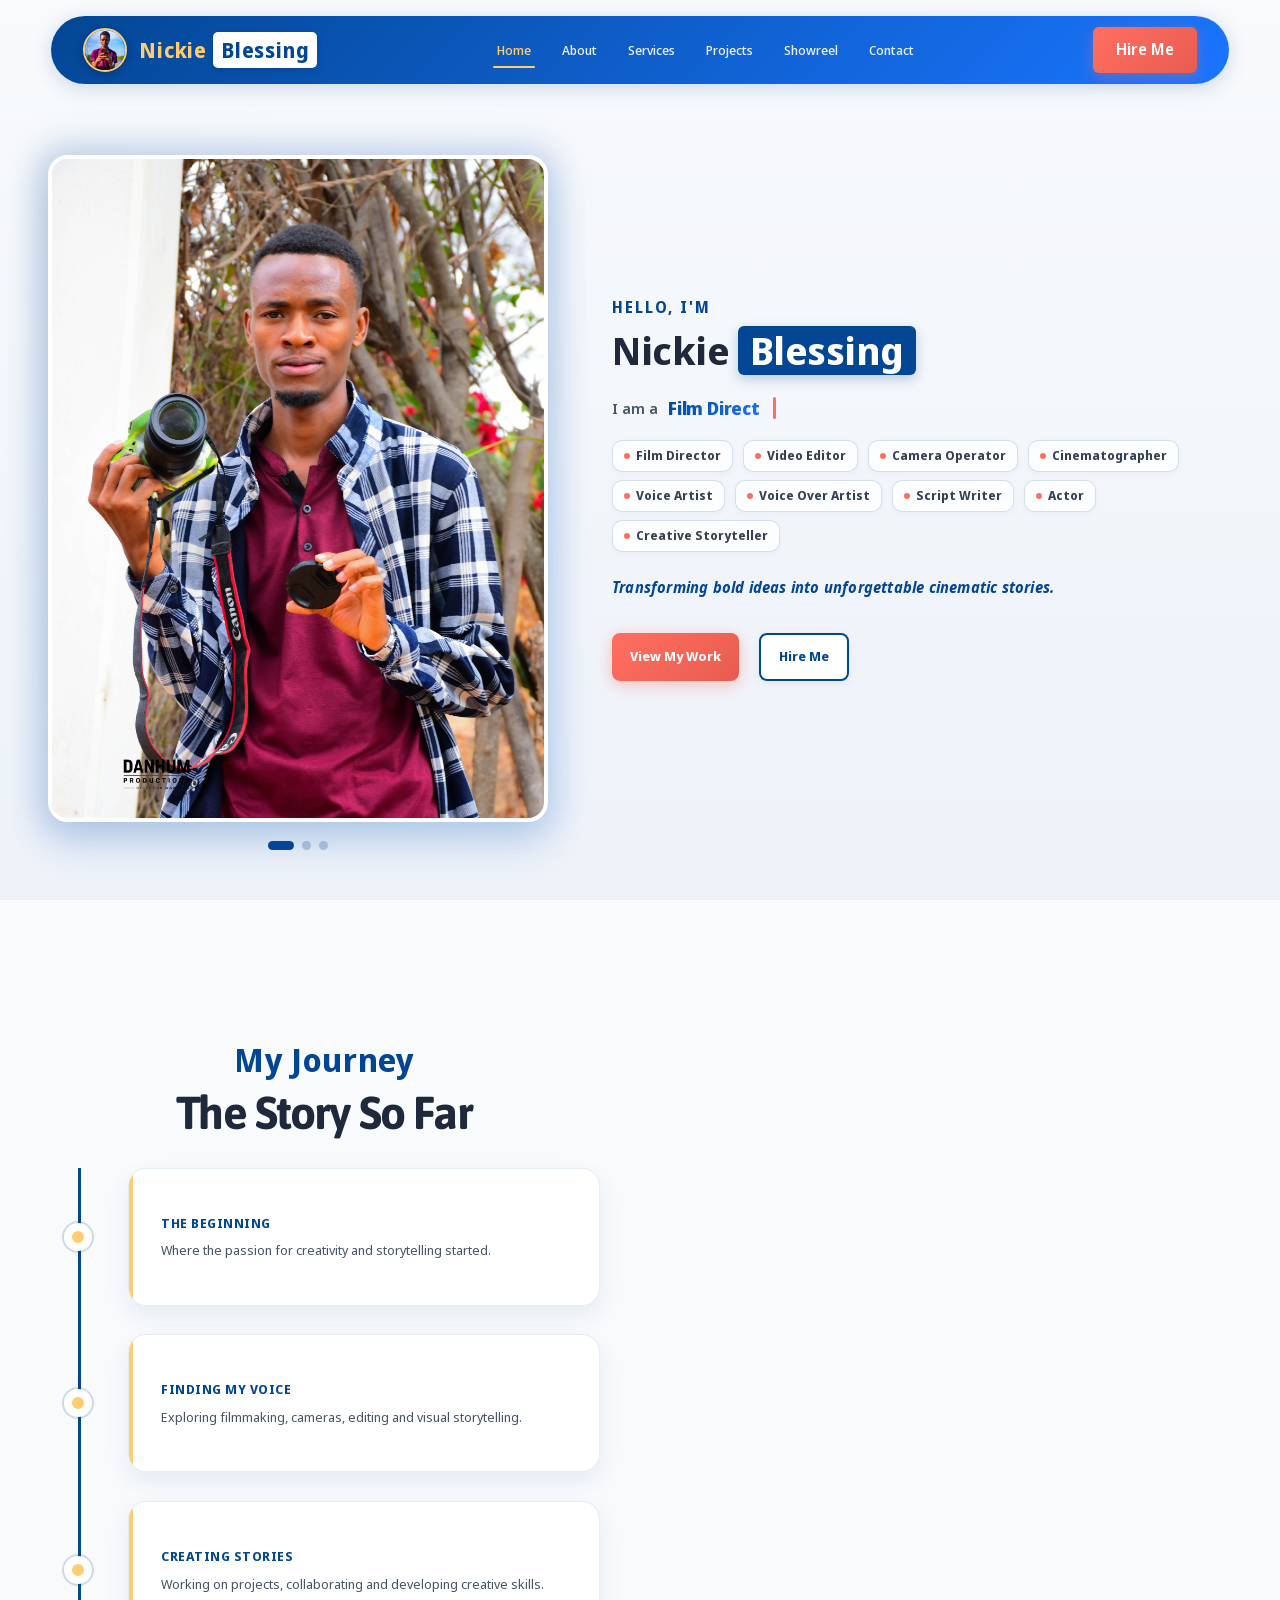
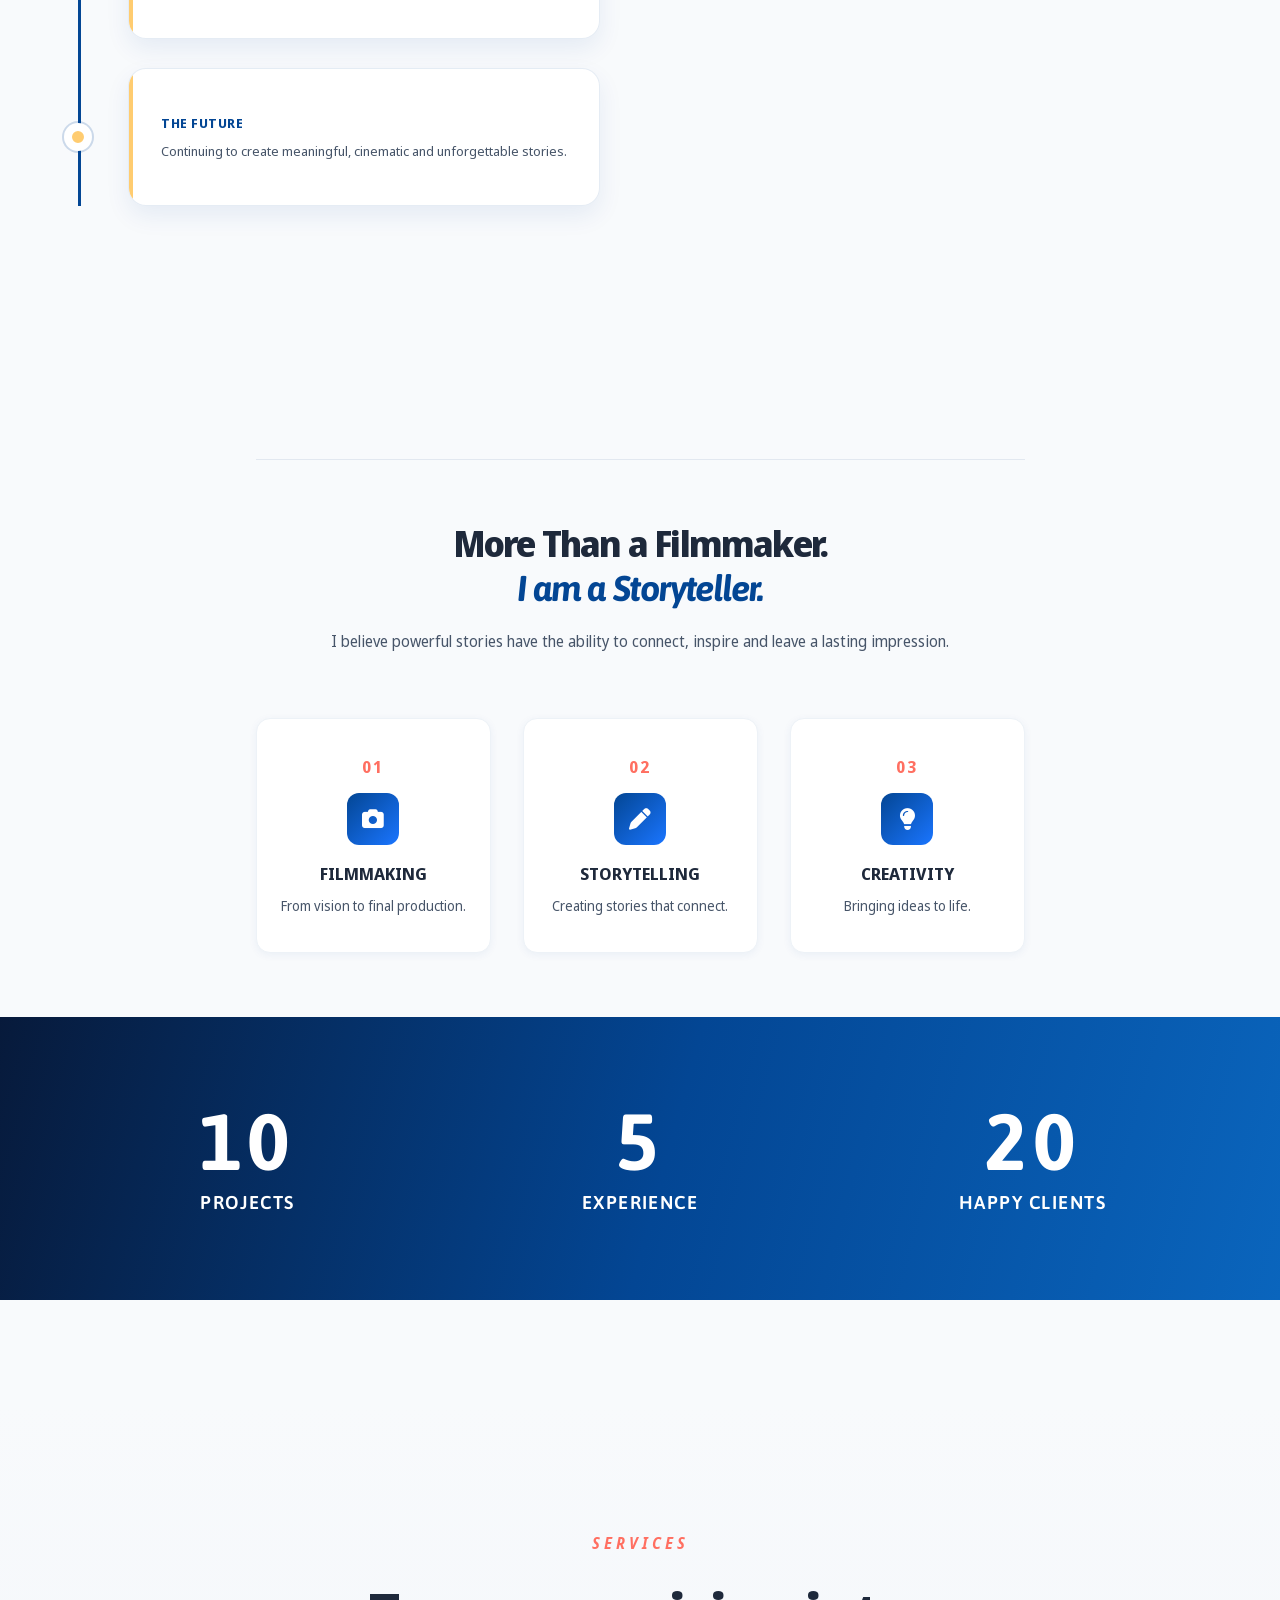
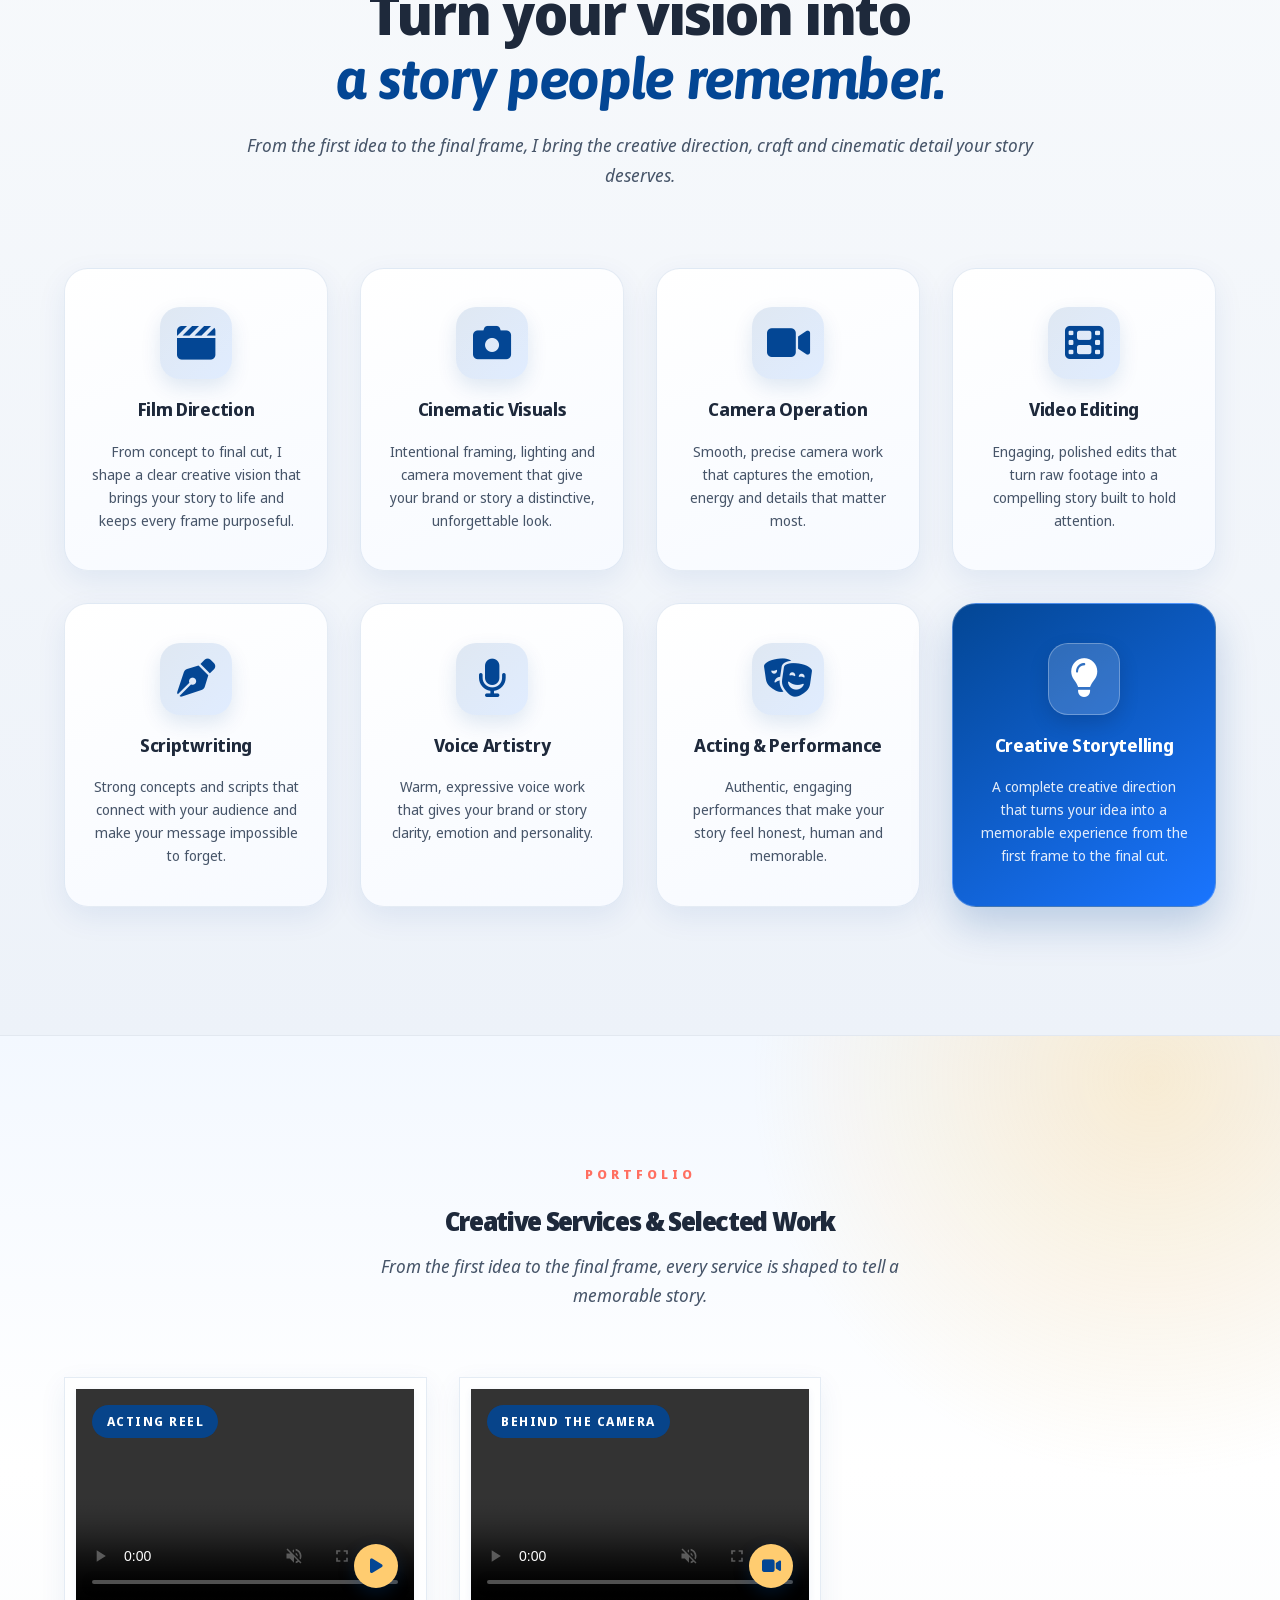
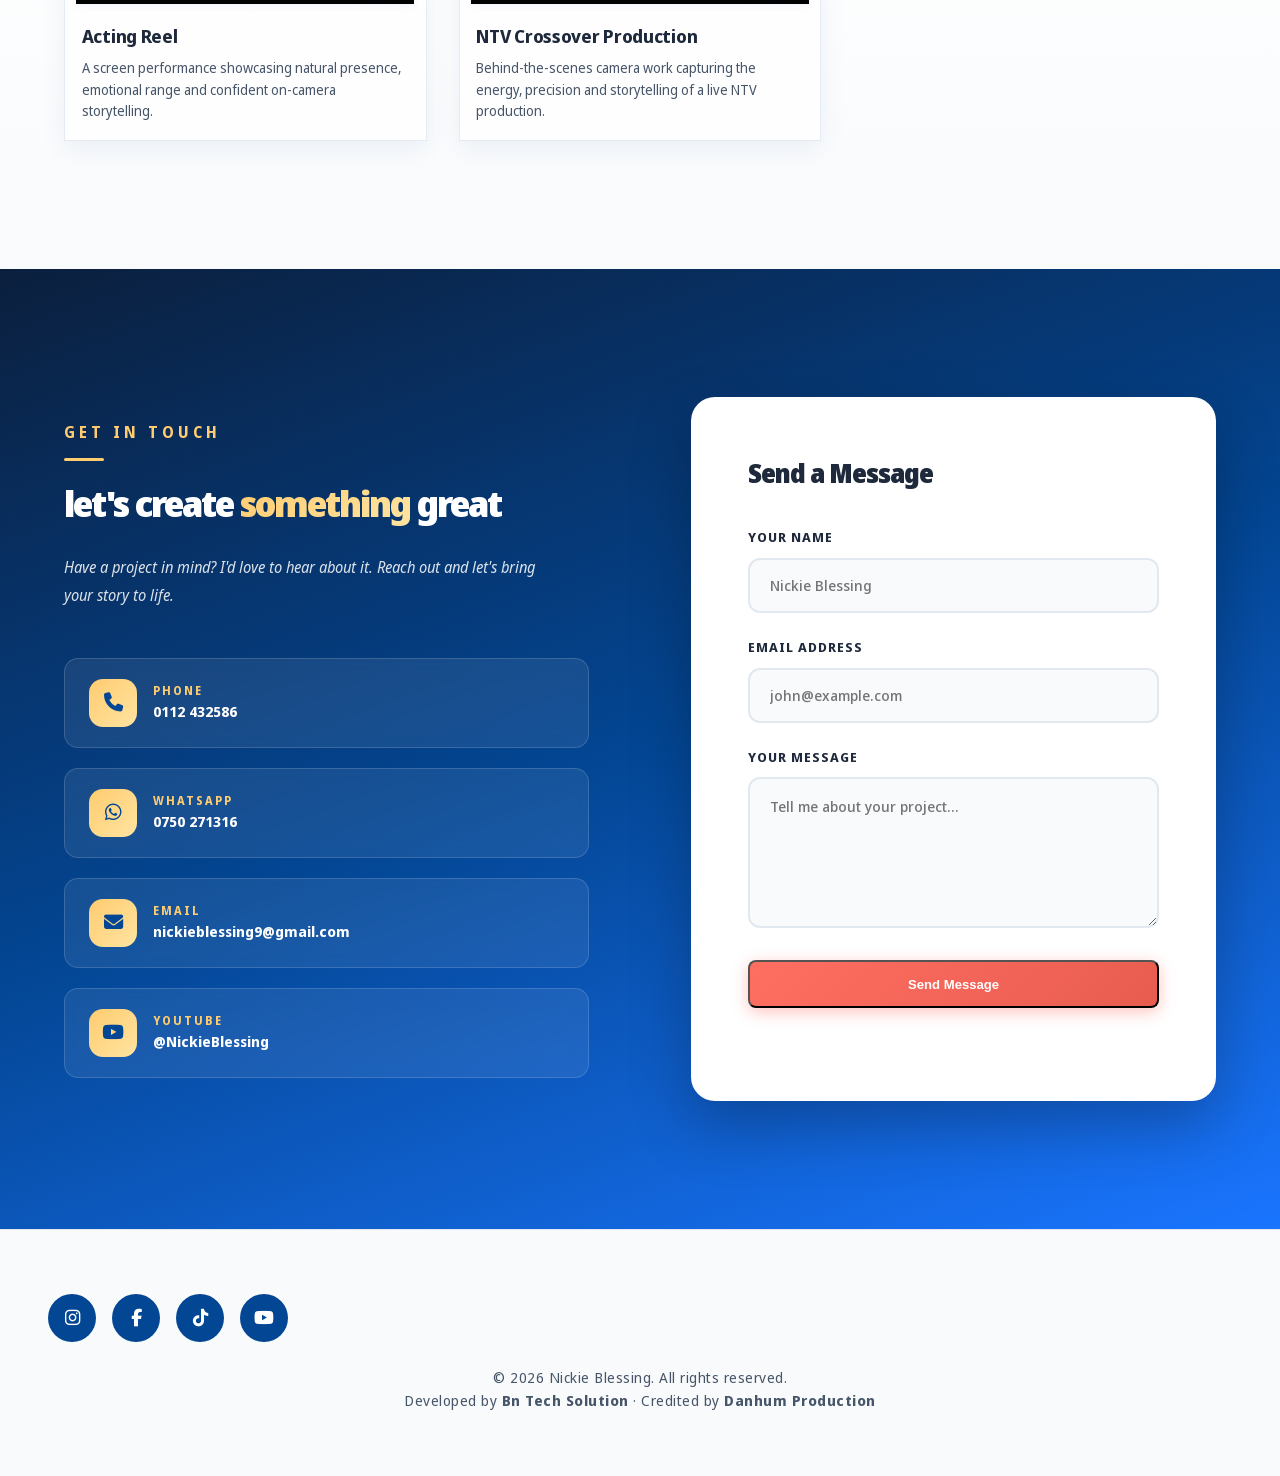
==== commit 57e44564: "Update Nickie Blessing website" ====
--- a/index.html
+++ b/index.html
@@ -79,7 +79,16 @@
     <div class="hero-container">
       <!-- Left: Photo -->
       <div class="hero-image">
-        <img src="images/bb.jpeg" alt="Nickie Blessing operating camera">
+        <div class="hero-slides" aria-live="polite">
+          <img class="hero-slide is-active" src="images/h1.jpeg" alt="Nickie Blessing behind the camera">
+          <img class="hero-slide" src="images/h2.jpeg" alt="Nickie Blessing on a film set">
+          <img class="hero-slide" src="images/bb.jpeg" alt="Nickie Blessing operating a camera">
+        </div>
+        <div class="hero-dots" aria-label="Choose hero image">
+          <button class="hero-dot is-active" type="button" aria-label="Show hero image 1" aria-current="true"></button>
+          <button class="hero-dot" type="button" aria-label="Show hero image 2"></button>
+          <button class="hero-dot" type="button" aria-label="Show hero image 3"></button>
+        </div>
       </div>
 
       <!-- Right: Text -->
@@ -253,6 +262,18 @@
           <div class="portfolio-info">
             <h4 class="portfolio-name">Acting Reel</h4>
             <p class="portfolio-desc">A screen performance showcasing natural presence, emotional range and confident on-camera storytelling.</p>
+          </div>
+        </article>
+
+        <article class="portfolio-item">
+          <div class="portfolio-image">
+            <video src="images/p2.mp4" muted controls preload="metadata" aria-label="Nickie Blessing operating a camera during an NTV Crossover production"></video>
+            <div class="portfolio-overlay"><span class="portfolio-tag">Behind the Camera</span></div>
+            <span class="portfolio-service-icon" aria-hidden="true"><i class="fa-solid fa-video"></i></span>
+          </div>
+          <div class="portfolio-info">
+            <h4 class="portfolio-name">NTV Crossover Production</h4>
+            <p class="portfolio-desc">Behind-the-scenes camera work capturing the energy, precision and storytelling of a live NTV production.</p>
           </div>
         </article>
       </div>
@@ -307,7 +328,7 @@
           <input type="hidden" name="_next" value="https://nickieblessingwebsite.vercel.app/?submitted=1#contact">
           <div class="form-group">
             <label for="cname">Your Name</label>
-            <input type="text" id="cname" name="name" placeholder="John Doe" autocomplete="name" maxlength="100" required>
+            <input type="text" id="cname" name="name" placeholder="Nickie Blessing" autocomplete="name" maxlength="100" required>
           </div>
           <div class="form-group">
             <label for="cemail">Email Address</label>
@@ -327,5 +348,16 @@
     </div>
   </section>
 
+  <footer class="hire-footer">
+    <div class="hire-socials">
+      <a href="#" class="social-link"><i class="fa-brands fa-instagram"></i></a>
+      <a href="#" class="social-link"><i class="fa-brands fa-facebook-f"></i></a>
+      <a href="https://www.tiktok.com/@nickieblessing1" class="social-link" target="_blank" rel="noopener"><i class="fa-brands fa-tiktok"></i></a>
+      <a href="https://www.youtube.com/@NickieBlessing" class="social-link" target="_blank" rel="noopener"><i class="fa-brands fa-youtube"></i></a>
+    </div>
+    <p class="hire-footer-text">&copy; 2026 Nickie Blessing. All rights reserved.</p>
+    <p class="hire-footer-text">Developed by <strong>Bn Tech Solution</strong> &middot; Credited by <strong>Danhum Production</strong></p>
+  </footer>
+
 </body>
 </html>
--- a/style.css
+++ b/style.css
@@ -381,8 +381,8 @@
 
 /* Left: Photo */
 .hero-image {
-  flex: 0 0 40%;
-  max-width: 420px;
+  flex: 0 0 44%;
+  max-width: 500px;
   display: flex;
   justify-content: center;
   position: relative;
@@ -402,24 +402,68 @@
   z-index: 0;
 }
 
-.hero-image img {
+.hero-slides {
+  position: relative;
   width: 100%;
-  max-height: 520px;
+  max-width: 500px;
+  aspect-ratio: 3 / 4;
+}
+
+.hero-slide {
+  position: absolute;
+  inset: 0;
+  width: 100%;
+  height: 100%;
   object-fit: cover;
   object-position: center 20%;
   border-radius: 20px;
   border: 4px solid #ffffff;
   box-shadow: 0 20px 40px rgba(3, 70, 148, 0.16);
-  position: relative;
-  z-index: 1;
+  opacity: 0;
+  transform: scale(1.04);
   transition:
-    transform 0.4s ease,
+    opacity 0.6s ease,
+    transform 0.6s ease,
     box-shadow 0.4s ease;
-}
-
-.hero-image:hover img {
-  transform: translateY(-4px);
+  pointer-events: none;
+}
+
+.hero-slide.is-active {
+  opacity: 1;
+  transform: scale(1);
+}
+
+.hero-image:hover .hero-slide.is-active {
+  transform: translateY(-4px) scale(1.01);
   box-shadow: 0 26px 50px rgba(3, 70, 148, 0.24);
+}
+
+.hero-dots {
+  position: absolute;
+  bottom: -28px;
+  left: 50%;
+  z-index: 3;
+  display: flex;
+  gap: 8px;
+  transform: translateX(-50%);
+}
+
+.hero-dot {
+  width: 9px;
+  height: 9px;
+  padding: 0;
+  border: 0;
+  border-radius: 999px;
+  background: rgba(3, 70, 148, 0.25);
+  cursor: pointer;
+  transition:
+    width var(--transition-speed) ease,
+    background var(--transition-speed) ease;
+}
+
+.hero-dot.is-active {
+  width: 26px;
+  background: var(--primary-blue);
 }
 
 /* Right: Text */
@@ -1394,7 +1438,11 @@
   left: 0;
   right: 0;
   height: 4px;
-  background: linear-gradient(90deg, var(--primary-blue), var(--secondary-blue));
+  background: linear-gradient(
+    90deg,
+    var(--primary-blue),
+    var(--secondary-blue)
+  );
   transform: scaleX(0);
   transform-origin: left;
   transition: transform var(--transition-speed) ease;
@@ -1430,7 +1478,11 @@
 
 .service-card:hover i {
   transform: rotate(-6deg) scale(1.08);
-  background: linear-gradient(135deg, var(--primary-blue), var(--secondary-blue));
+  background: linear-gradient(
+    135deg,
+    var(--primary-blue),
+    var(--secondary-blue)
+  );
   color: #ffffff;
   box-shadow: 0 12px 26px rgba(3, 70, 148, 0.24);
 }
@@ -1510,12 +1562,17 @@
 }
 
 .portfolio-header .section-label {
-  font-size: clamp(0.85rem, 1.1vw, 1rem);
-  font-weight: 700;
+  font-family: var(--font-family);
+  font-size: clamp(0.9rem, 1.2vw, 1.1rem);
+  font-weight: 800;
   color: var(--cta-color);
   text-transform: uppercase;
-  letter-spacing: 3px;
-  margin-bottom: 0.5rem;
+  letter-spacing: 4px;
+  margin-bottom: 1.5rem;
+}
+
+.portfolio-header .section-label::after {
+  display: none;
 }
 
 .portfolio-header .section-title {
@@ -1548,7 +1605,7 @@
   gap: 1.1rem;
   padding: 0.7rem;
   border: 1px solid rgba(3, 70, 148, 0.1);
-  border-radius: 22px;
+  border-radius: 0;
   background: rgba(255, 255, 255, 0.82);
   box-shadow: 0 8px 26px rgba(3, 70, 148, 0.07);
   transition:
@@ -1563,7 +1620,7 @@
 
 .portfolio-image {
   position: relative;
-  border-radius: 15px;
+  border-radius: 0;
   overflow: hidden;
   box-shadow: var(--card-shadow);
   transition: all var(--transition-speed) ease;
@@ -2108,11 +2165,11 @@
     order: 2;
     align-self: flex-start;
     margin-left: 0;
-    max-width: 310px;
+    max-width: 380px;
     width: 100%;
   }
 
-  .hero-image img {
+  .hero-slide {
     max-height: 400px;
   }
 
@@ -2445,10 +2502,10 @@
   .hero-image {
     align-self: flex-start;
     margin-left: 0;
-    max-width: 250px;
-  }
-
-  .hero-image img {
+    max-width: 320px;
+  }
+
+  .hero-slide {
     max-height: 320px;
     border-radius: 16px;
     border-width: 3px;
@@ -2587,11 +2644,11 @@
   }
 
   .hero-image {
-    max-width: 220px;
-    width: min(100%, 220px);
-  }
-
-  .hero-image img {
+    max-width: 280px;
+    width: min(100%, 280px);
+  }
+
+  .hero-slide {
     max-height: 280px;
   }
 
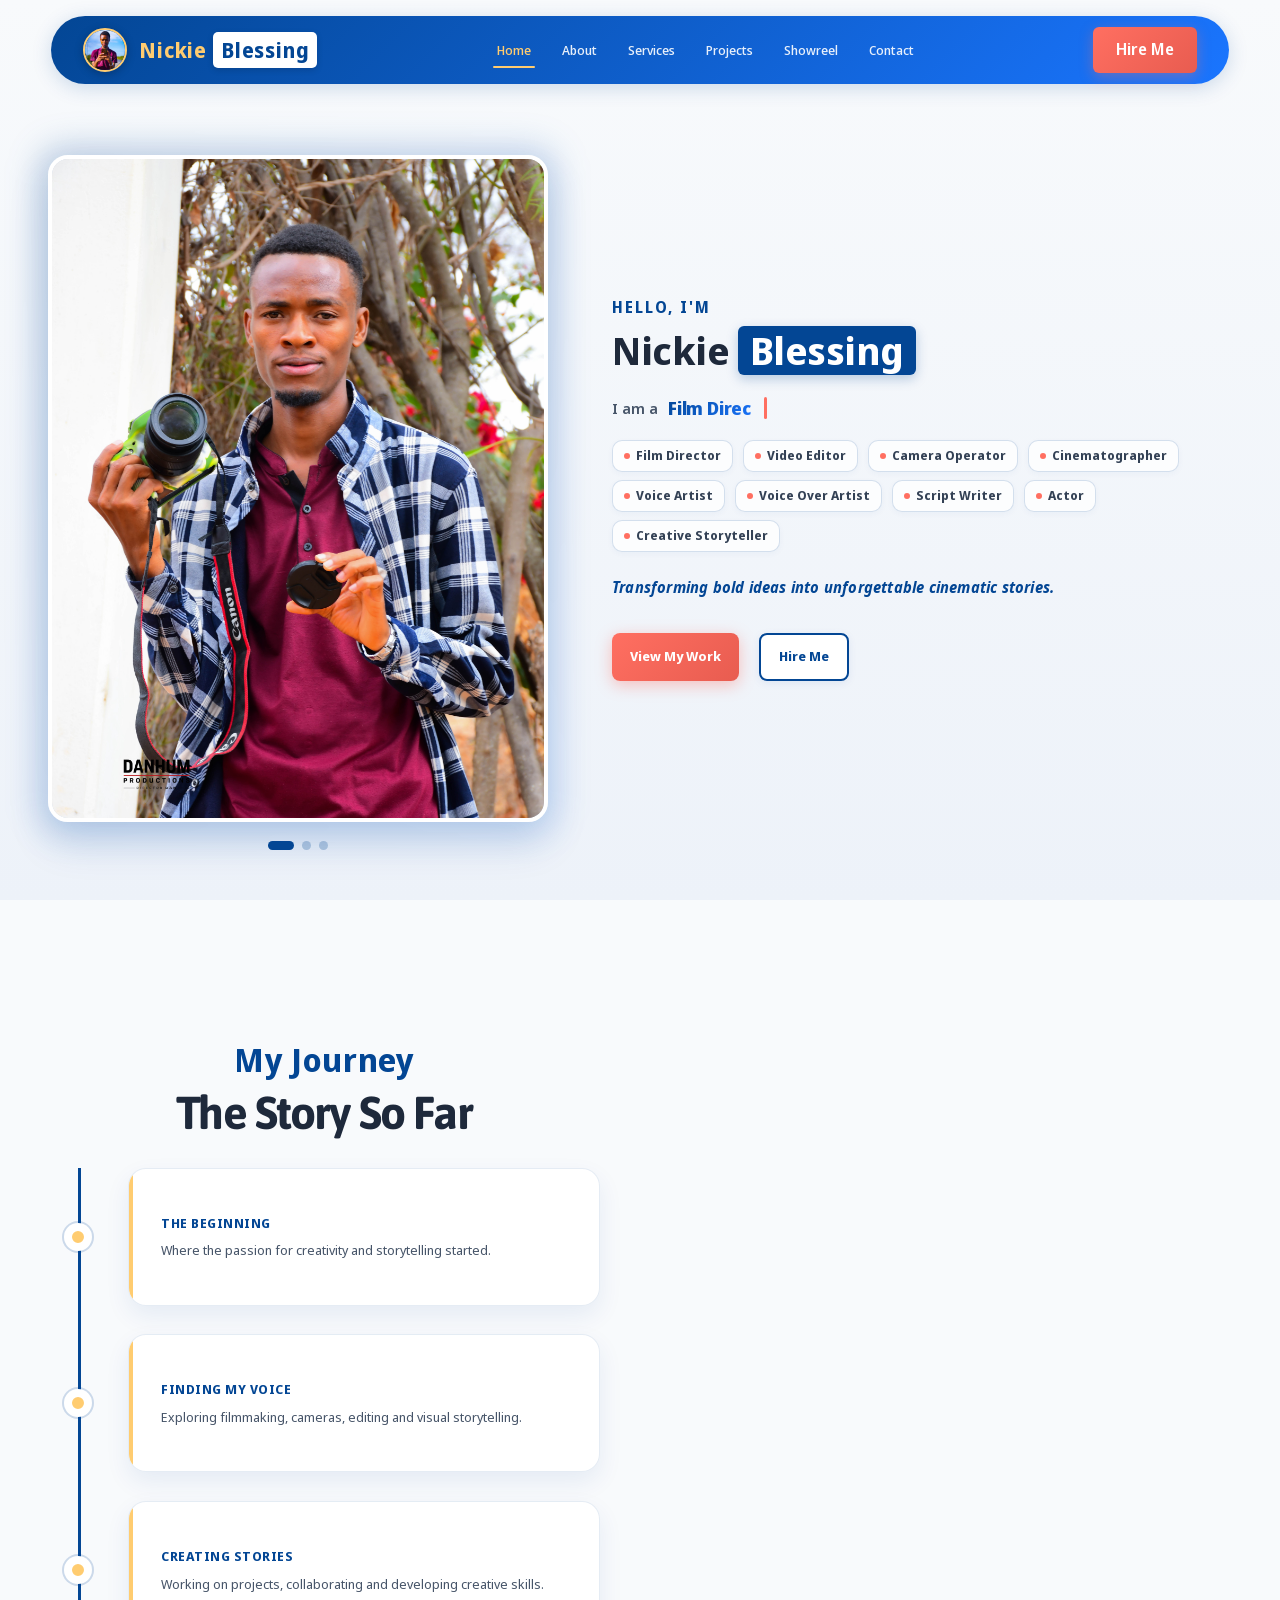
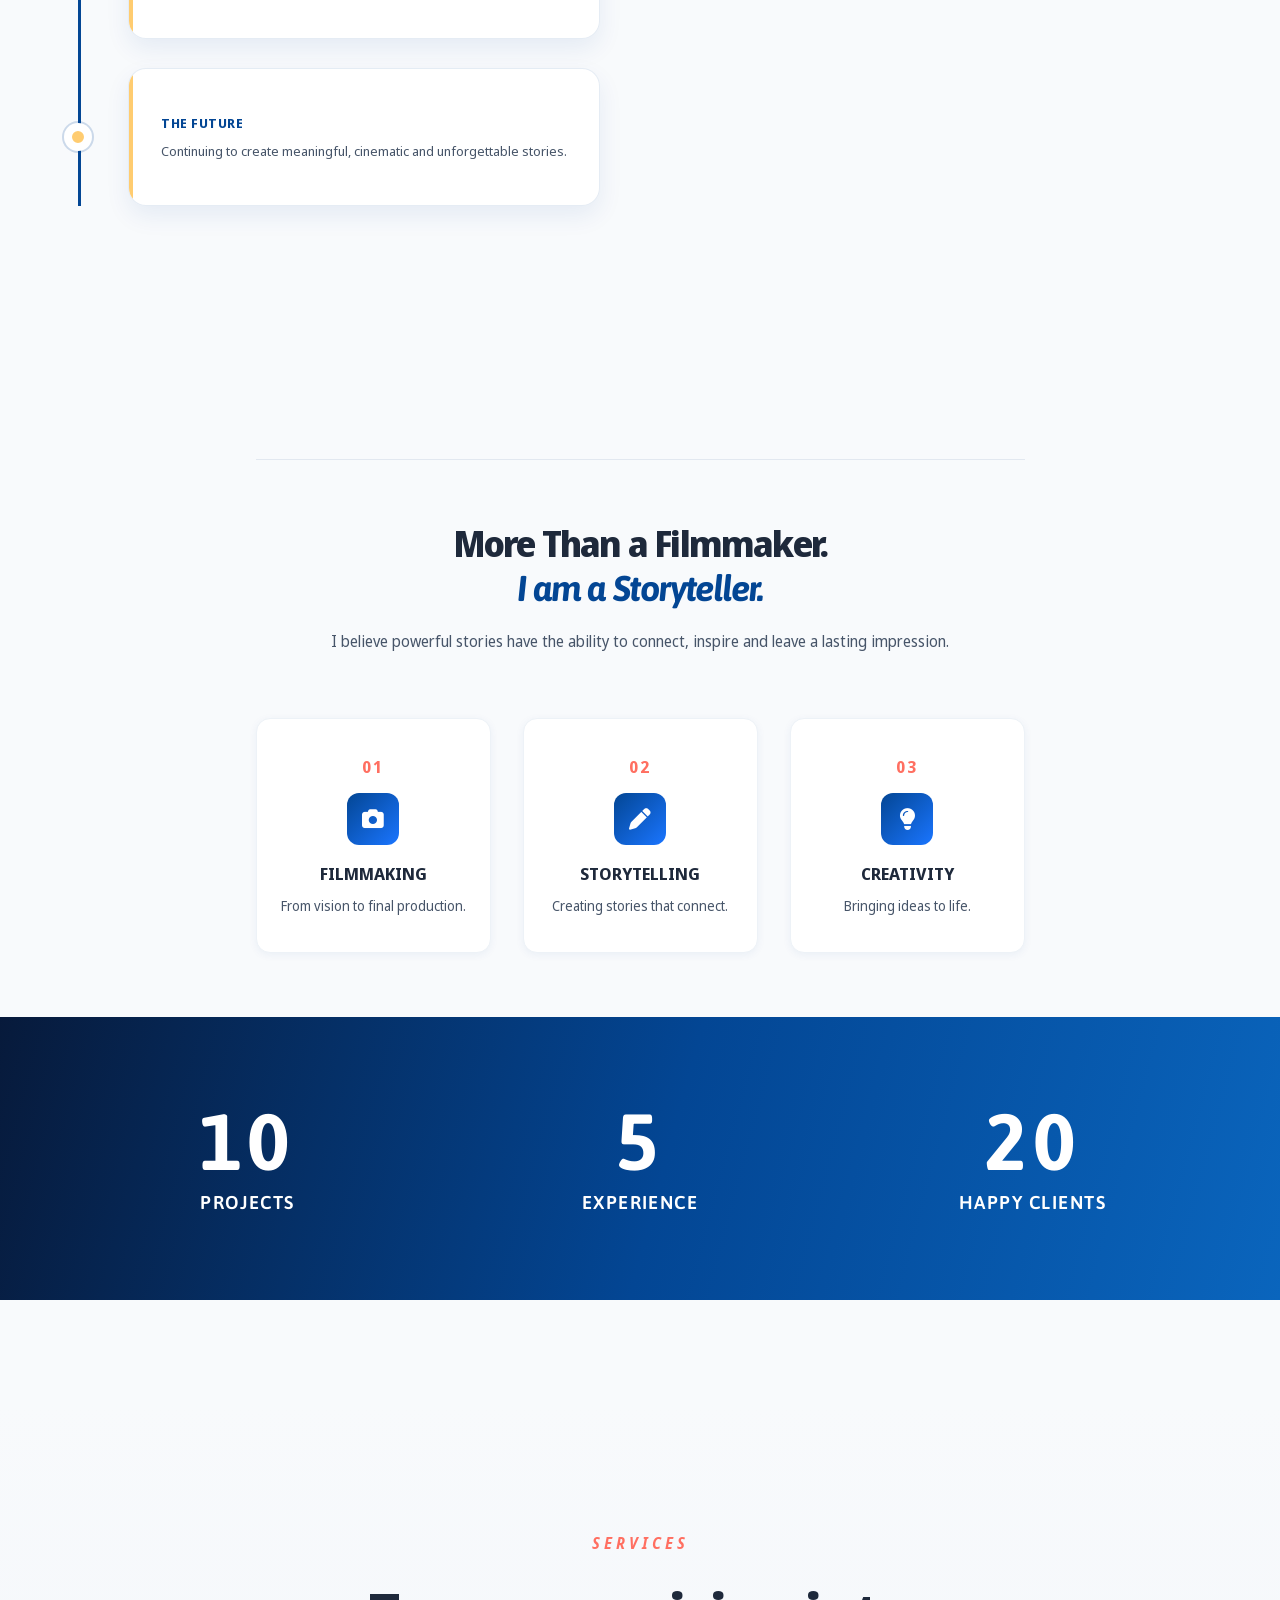
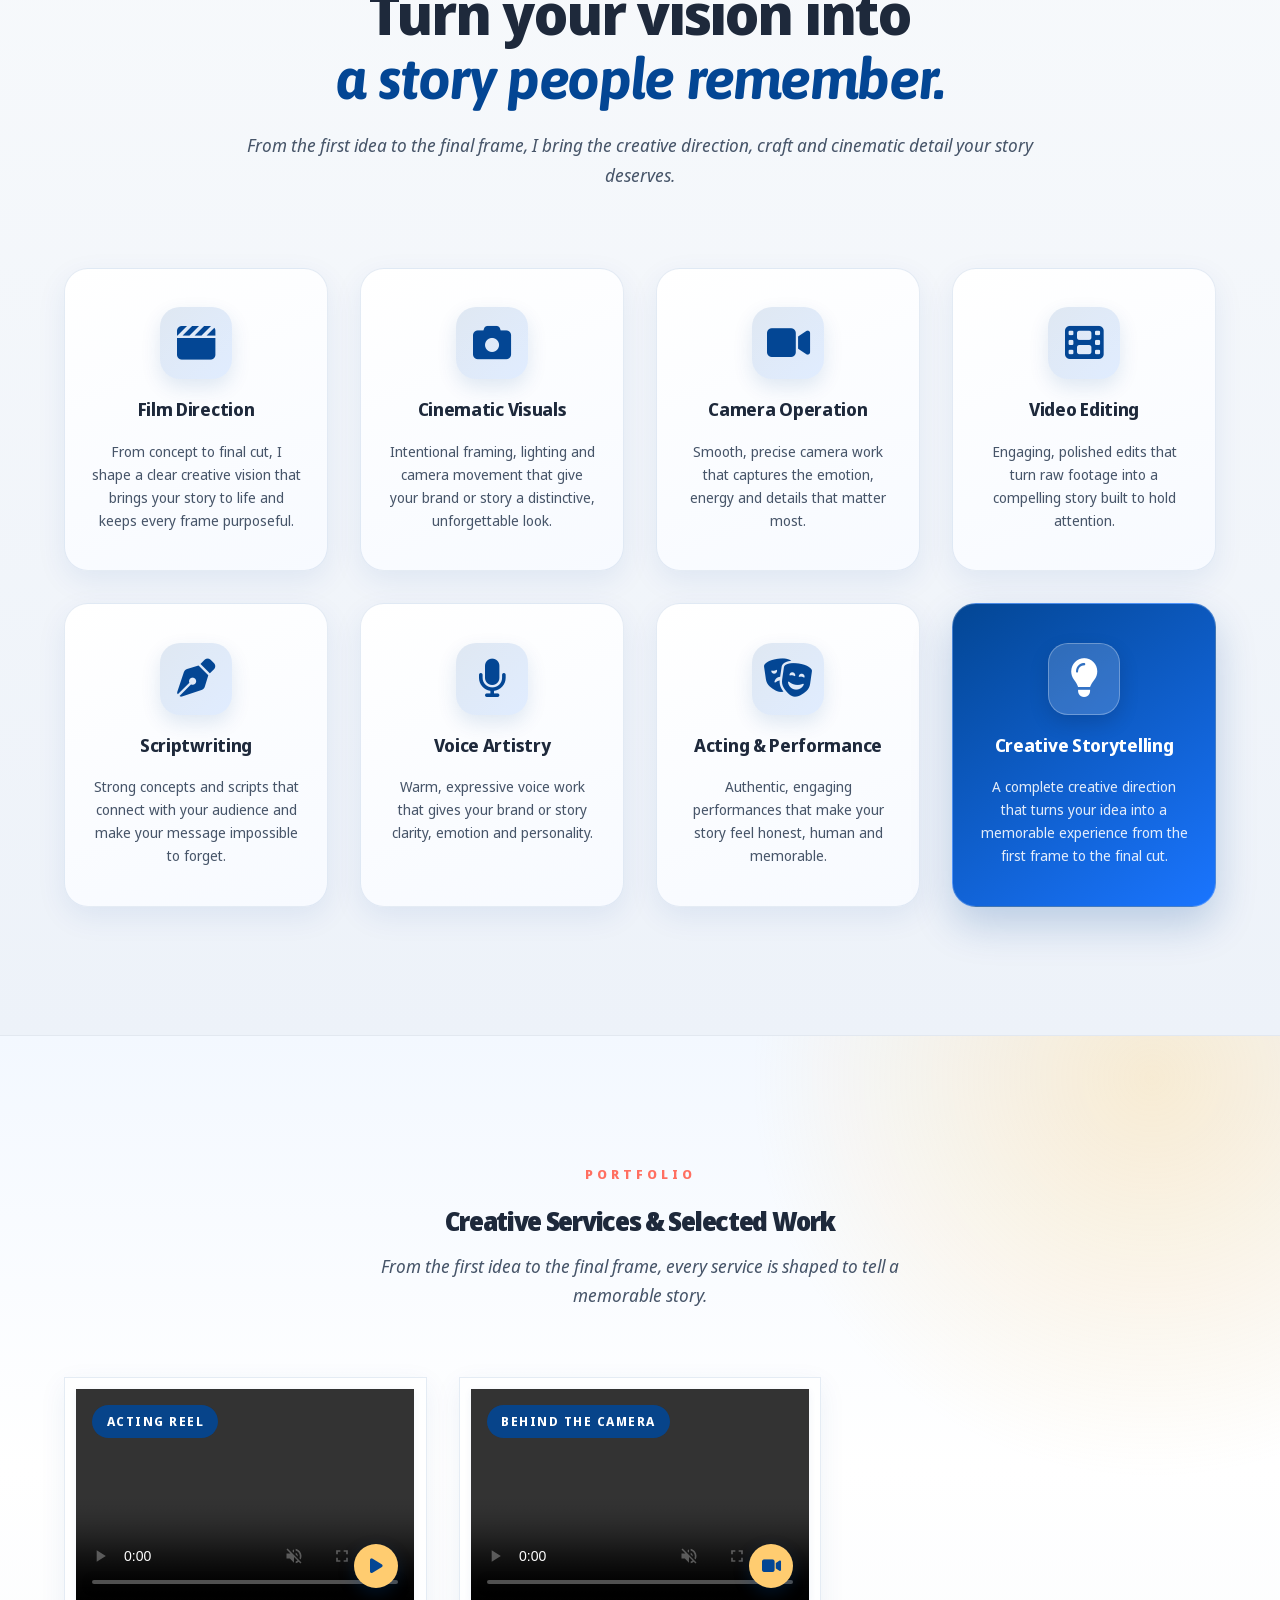
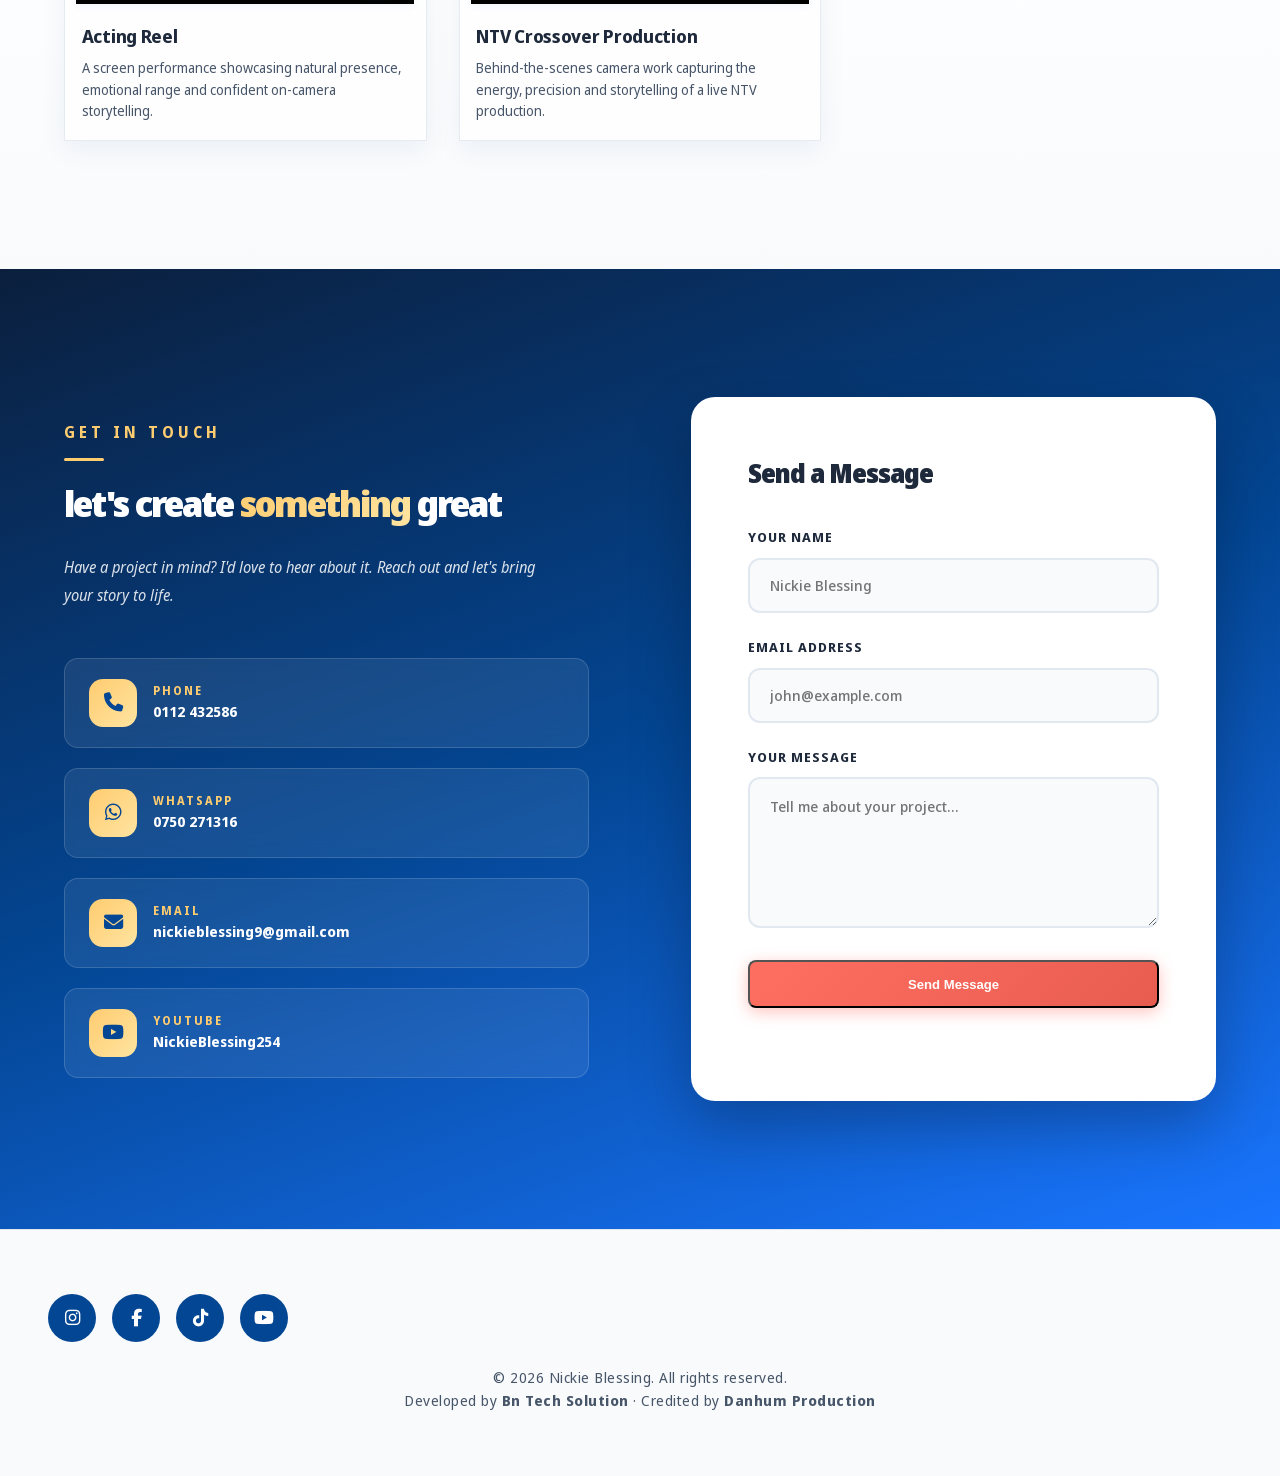
==== commit ed964d14: "Update page content" ====
--- a/index.html
+++ b/index.html
@@ -316,7 +316,7 @@
             <i class="fa-brands fa-youtube"></i>
             <div>
               <span class="contact-detail-label">YouTube</span>
-              <span class="contact-detail-value">@NickieBlessing</span>
+              <span class="contact-detail-value">NickieBlessing254</span>
             </div>
           </a>
         </div>
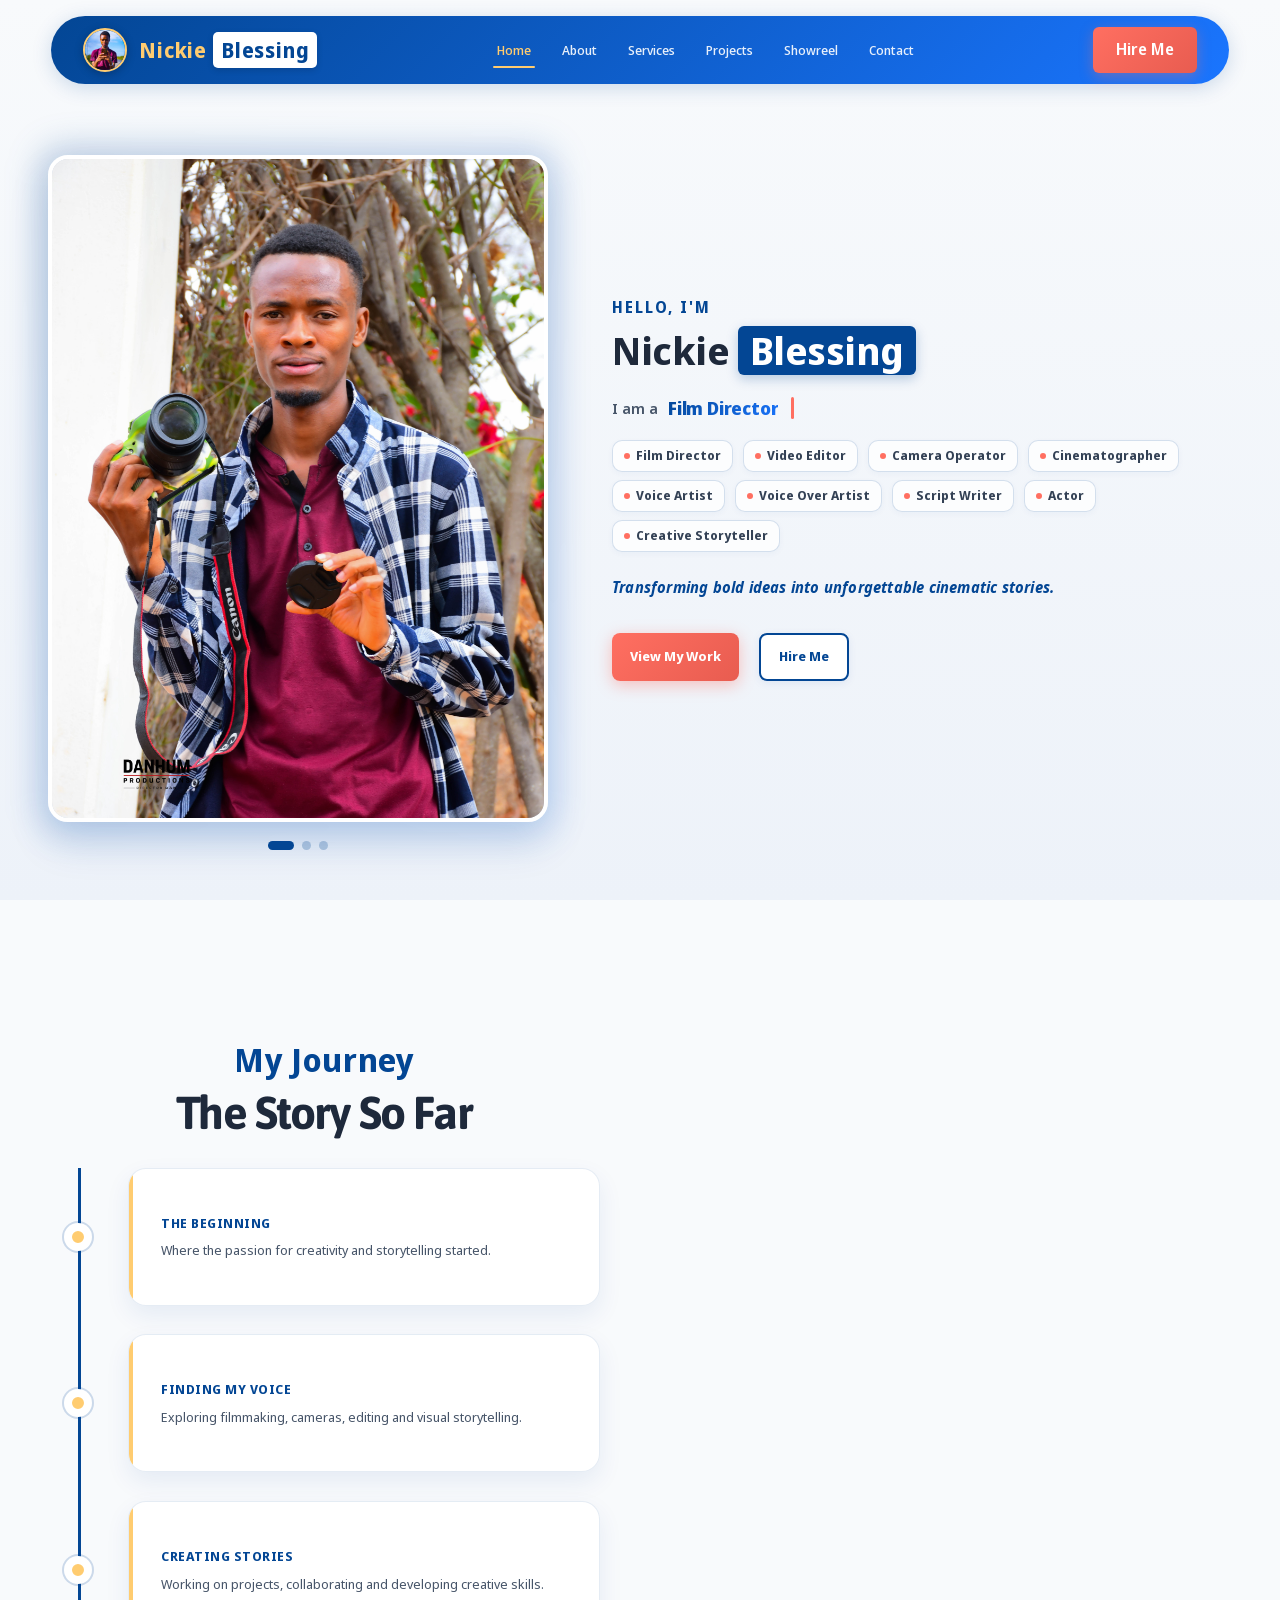
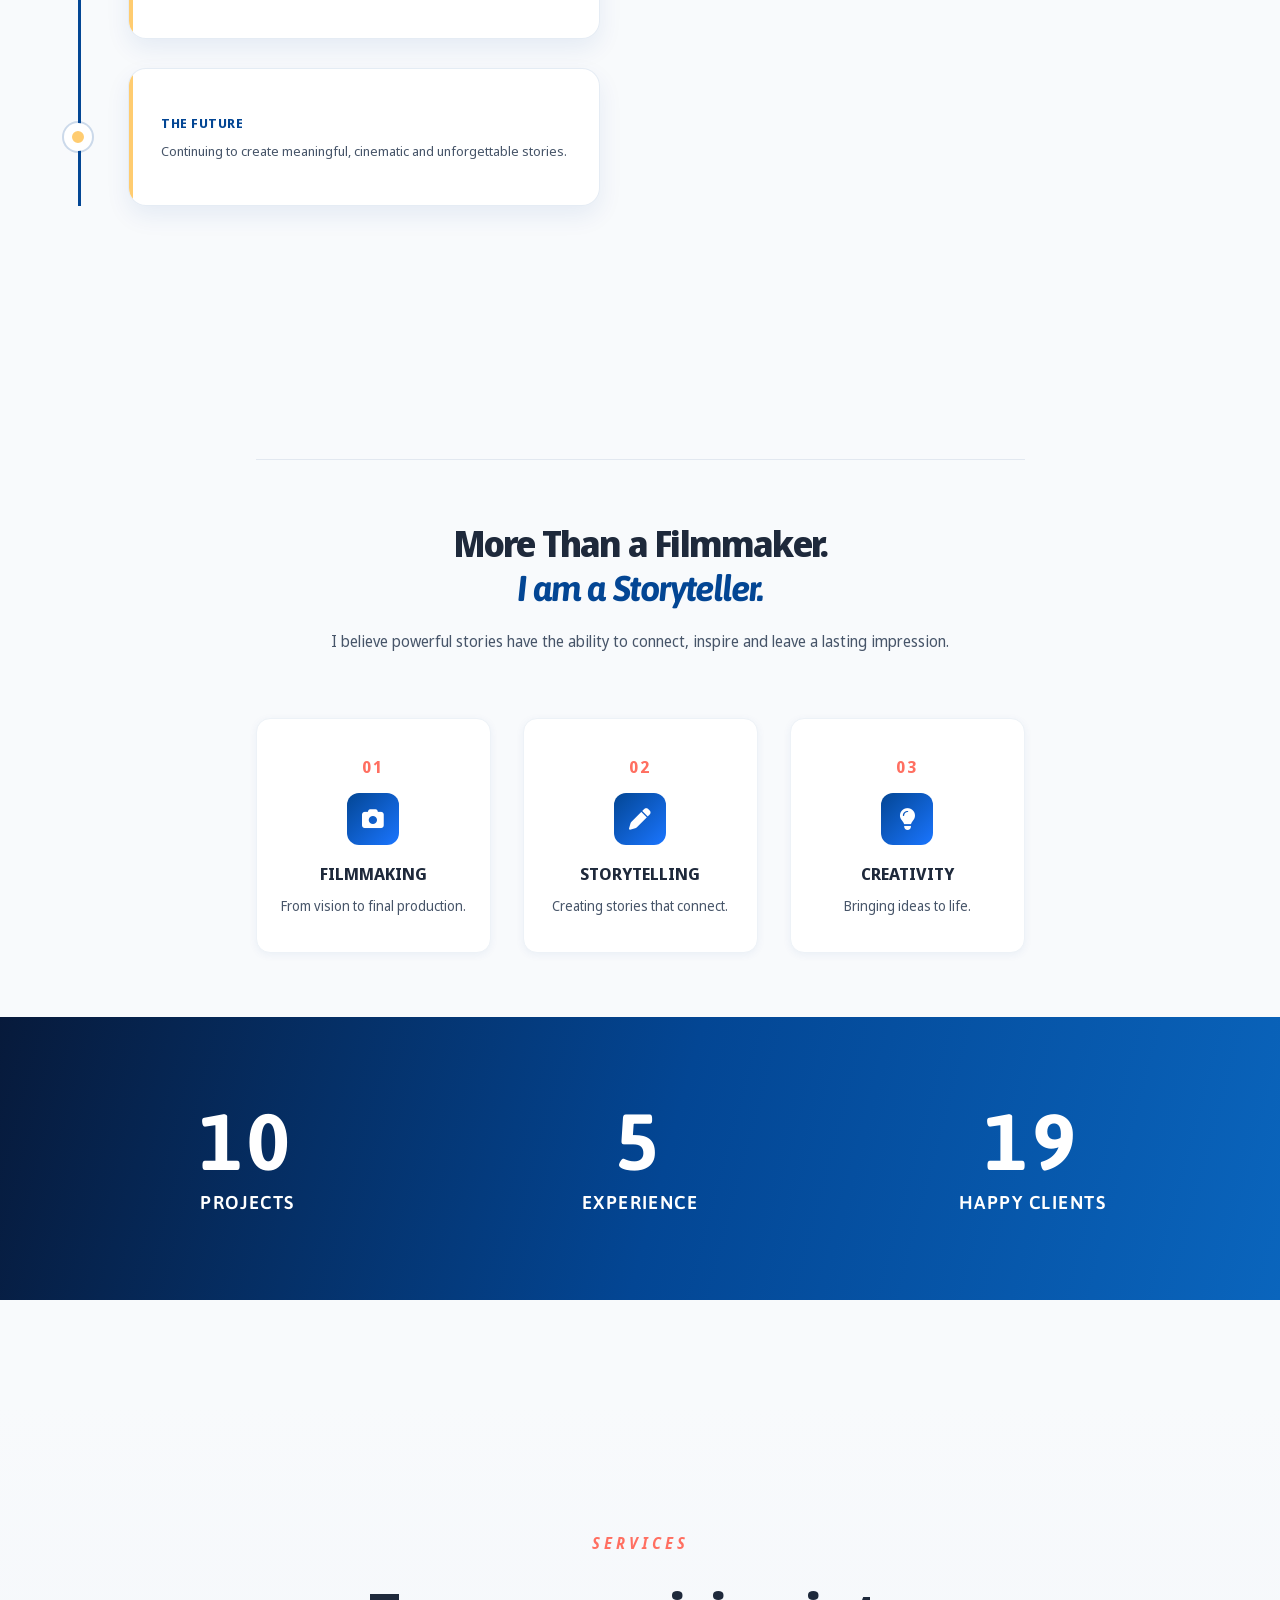
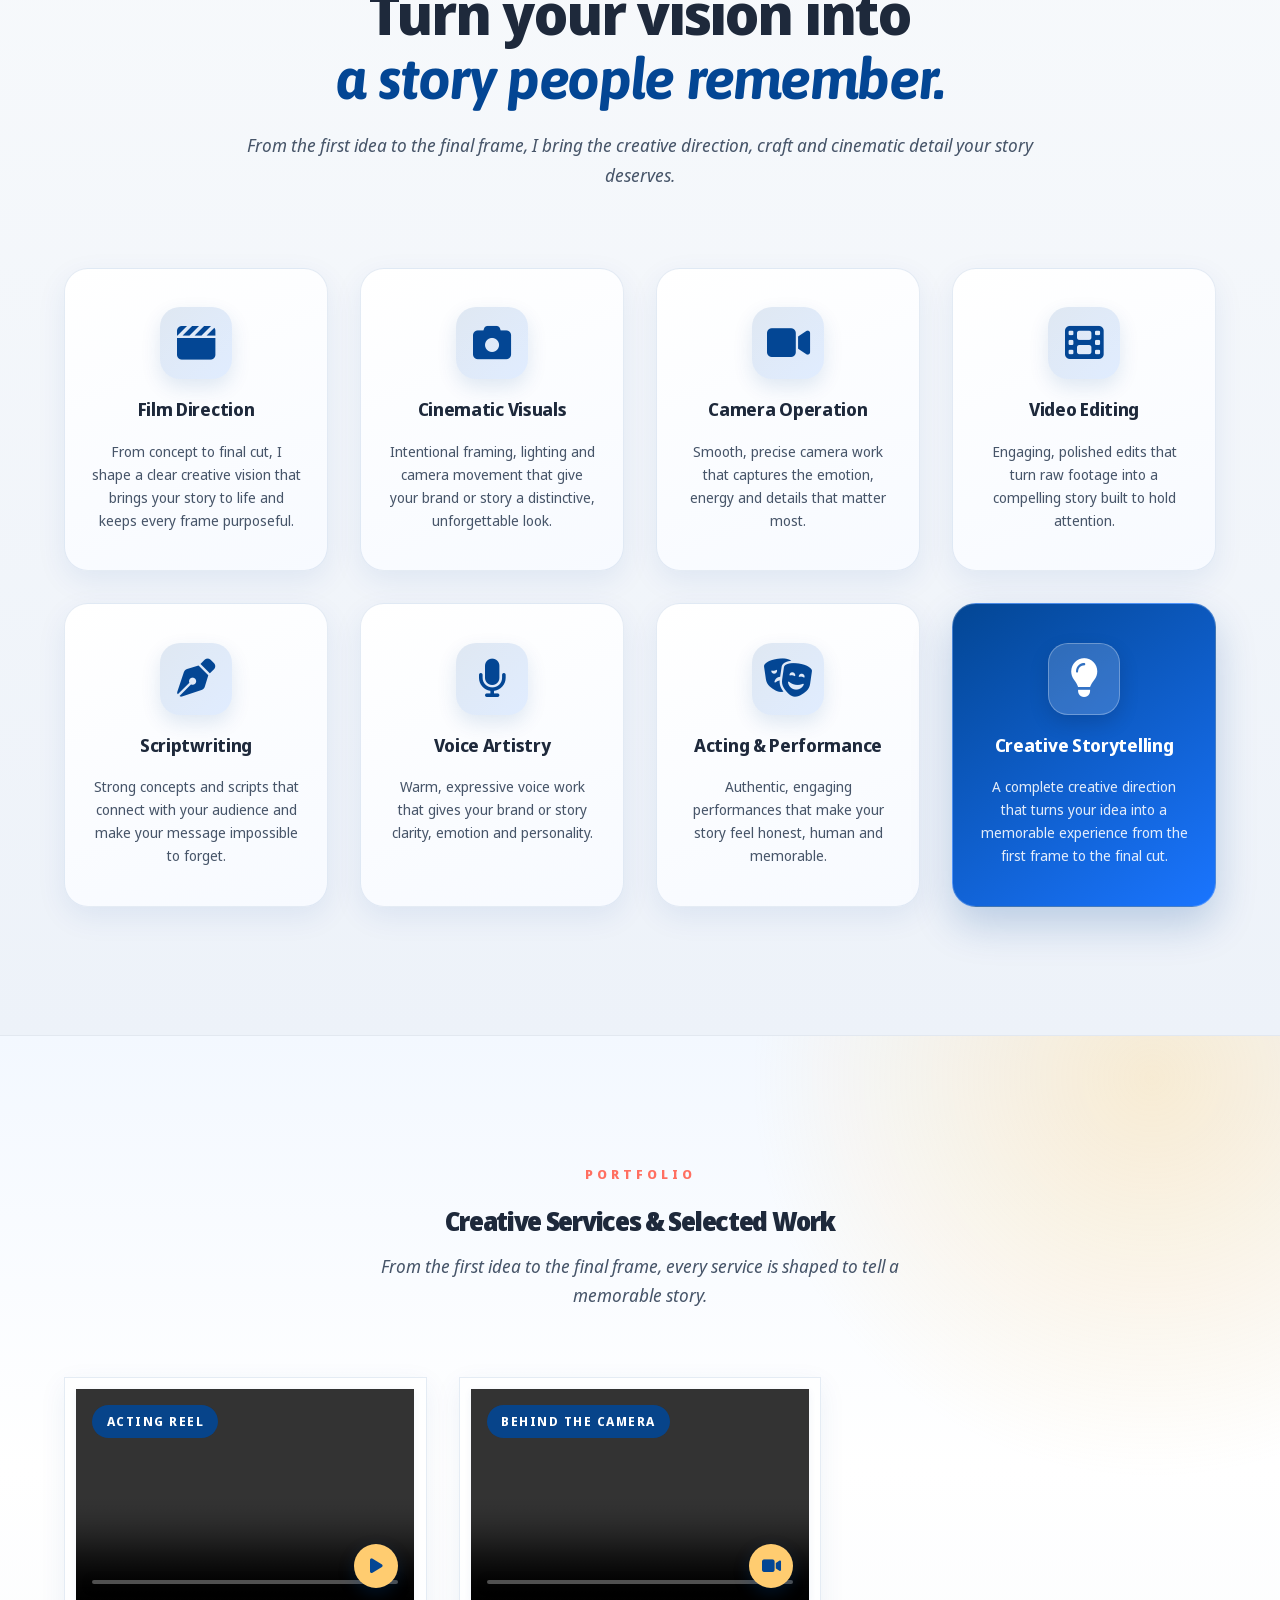
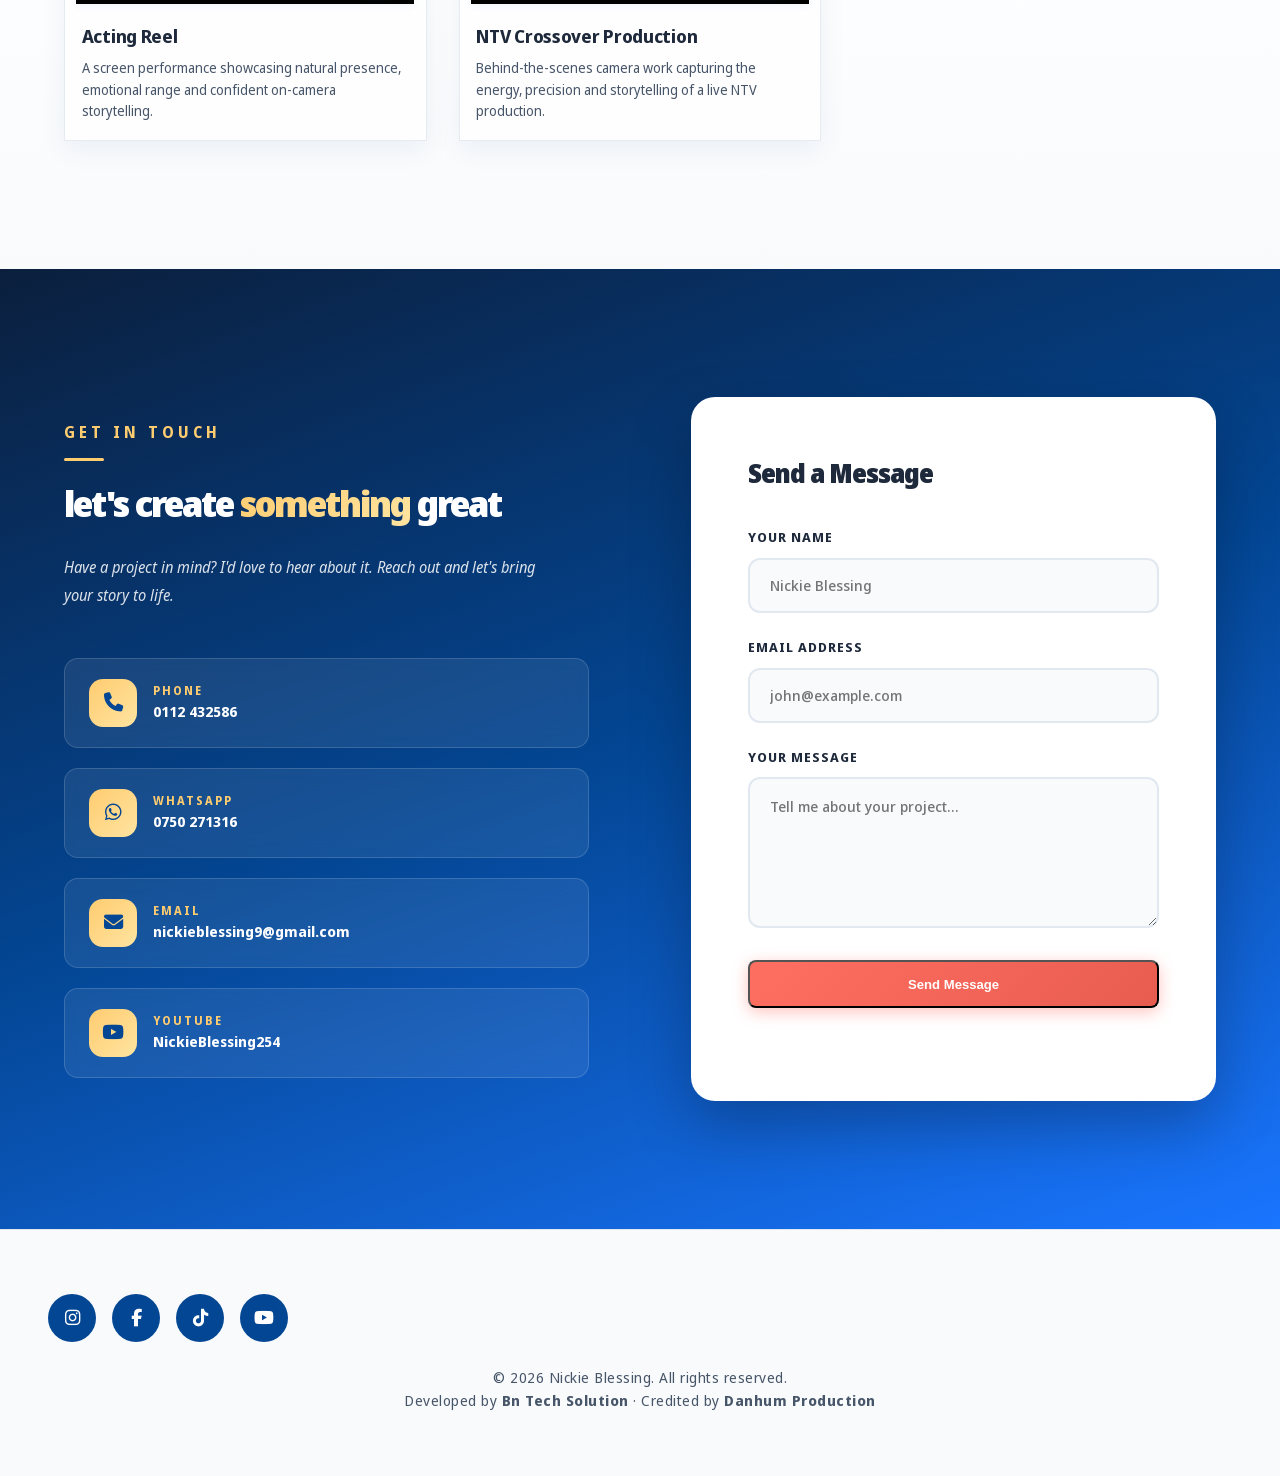
==== commit e2649818: "Update YouTube channel link" ====
--- a/index.html
+++ b/index.html
@@ -312,7 +312,7 @@
               <span class="contact-detail-value">nickieblessing9@gmail.com</span>
             </div>
           </a>
-          <a href="https://www.youtube.com/@NickieBlessing" class="contact-detail" target="_blank" rel="noopener">
+          <a href="https://www.youtube.com/@NickieBlessing254" class="contact-detail" target="_blank" rel="noopener">
             <i class="fa-brands fa-youtube"></i>
             <div>
               <span class="contact-detail-label">YouTube</span>
@@ -353,7 +353,7 @@
       <a href="#" class="social-link"><i class="fa-brands fa-instagram"></i></a>
       <a href="#" class="social-link"><i class="fa-brands fa-facebook-f"></i></a>
       <a href="https://www.tiktok.com/@nickieblessing1" class="social-link" target="_blank" rel="noopener"><i class="fa-brands fa-tiktok"></i></a>
-      <a href="https://www.youtube.com/@NickieBlessing" class="social-link" target="_blank" rel="noopener"><i class="fa-brands fa-youtube"></i></a>
+      <a href="https://www.youtube.com/@NickieBlessing254" class="social-link" target="_blank" rel="noopener"><i class="fa-brands fa-youtube"></i></a>
     </div>
     <p class="hire-footer-text">&copy; 2026 Nickie Blessing. All rights reserved.</p>
     <p class="hire-footer-text">Developed by <strong>Bn Tech Solution</strong> &middot; Credited by <strong>Danhum Production</strong></p>
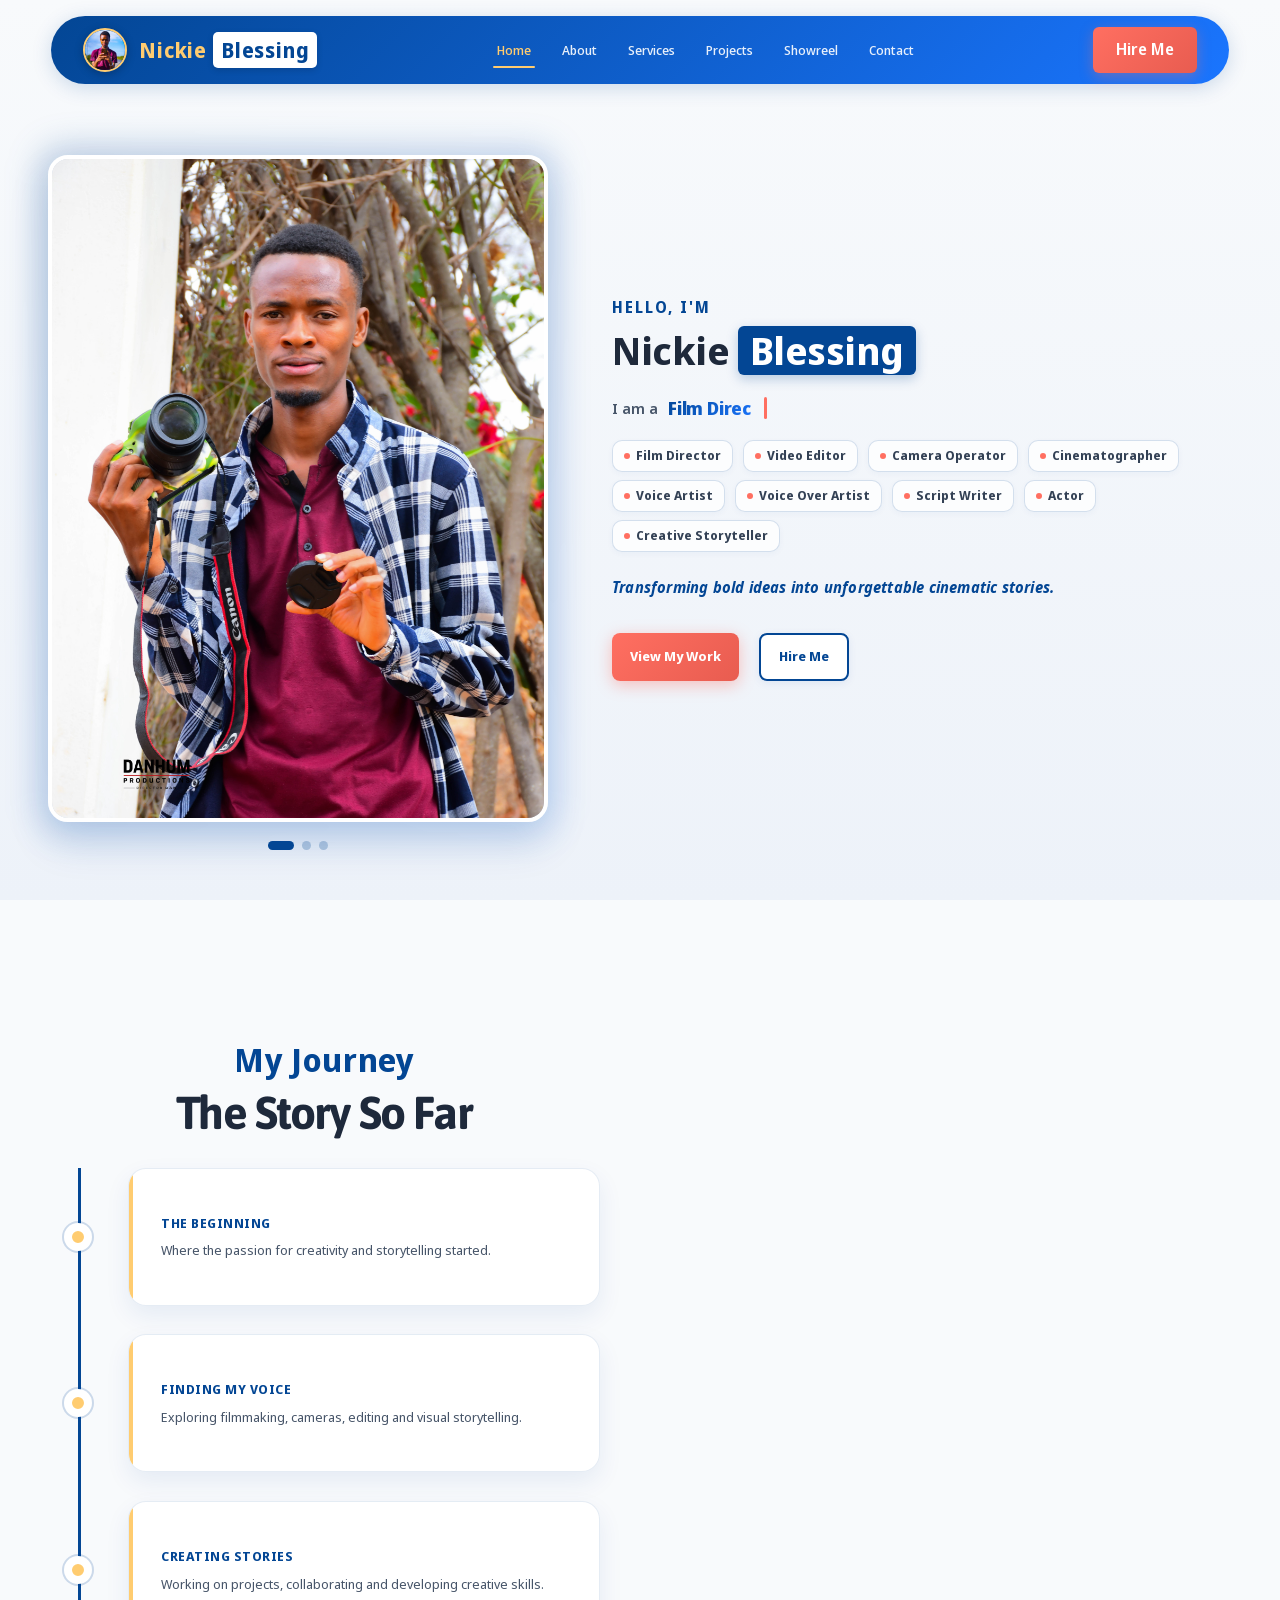
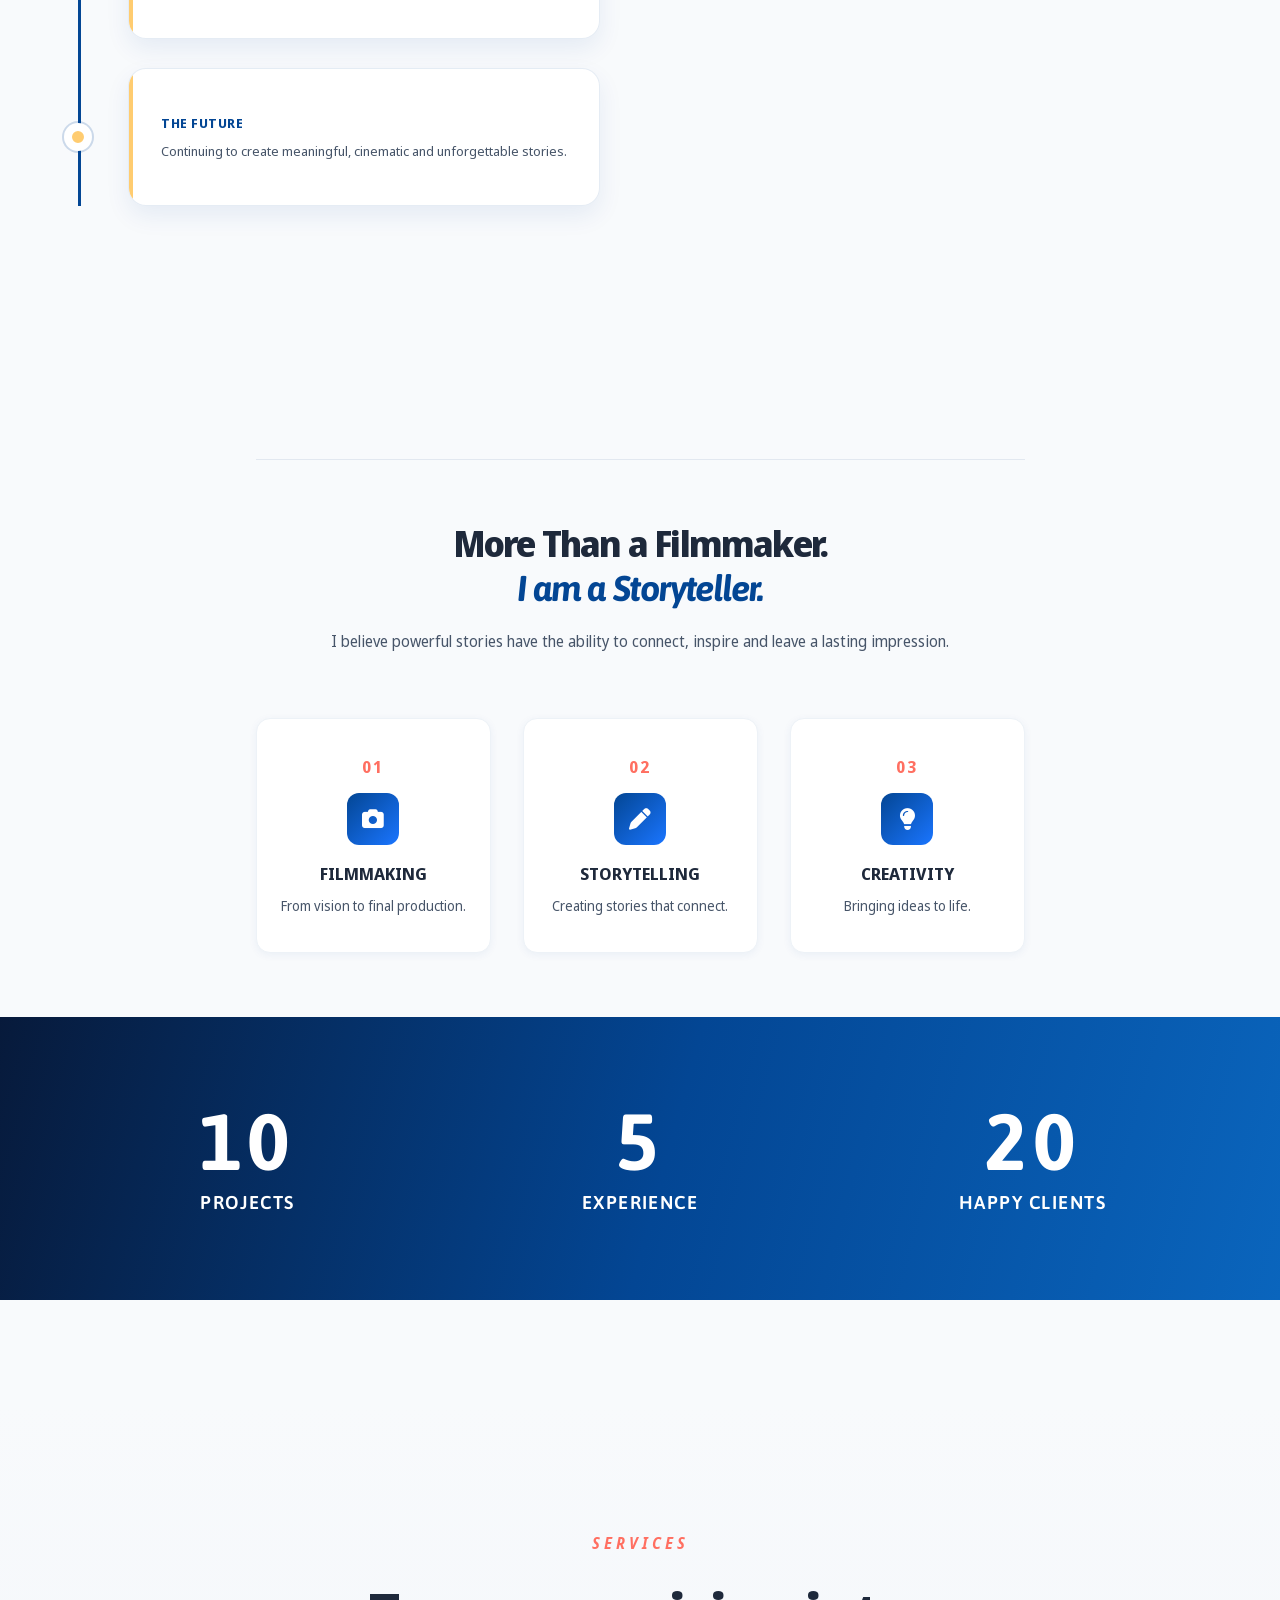
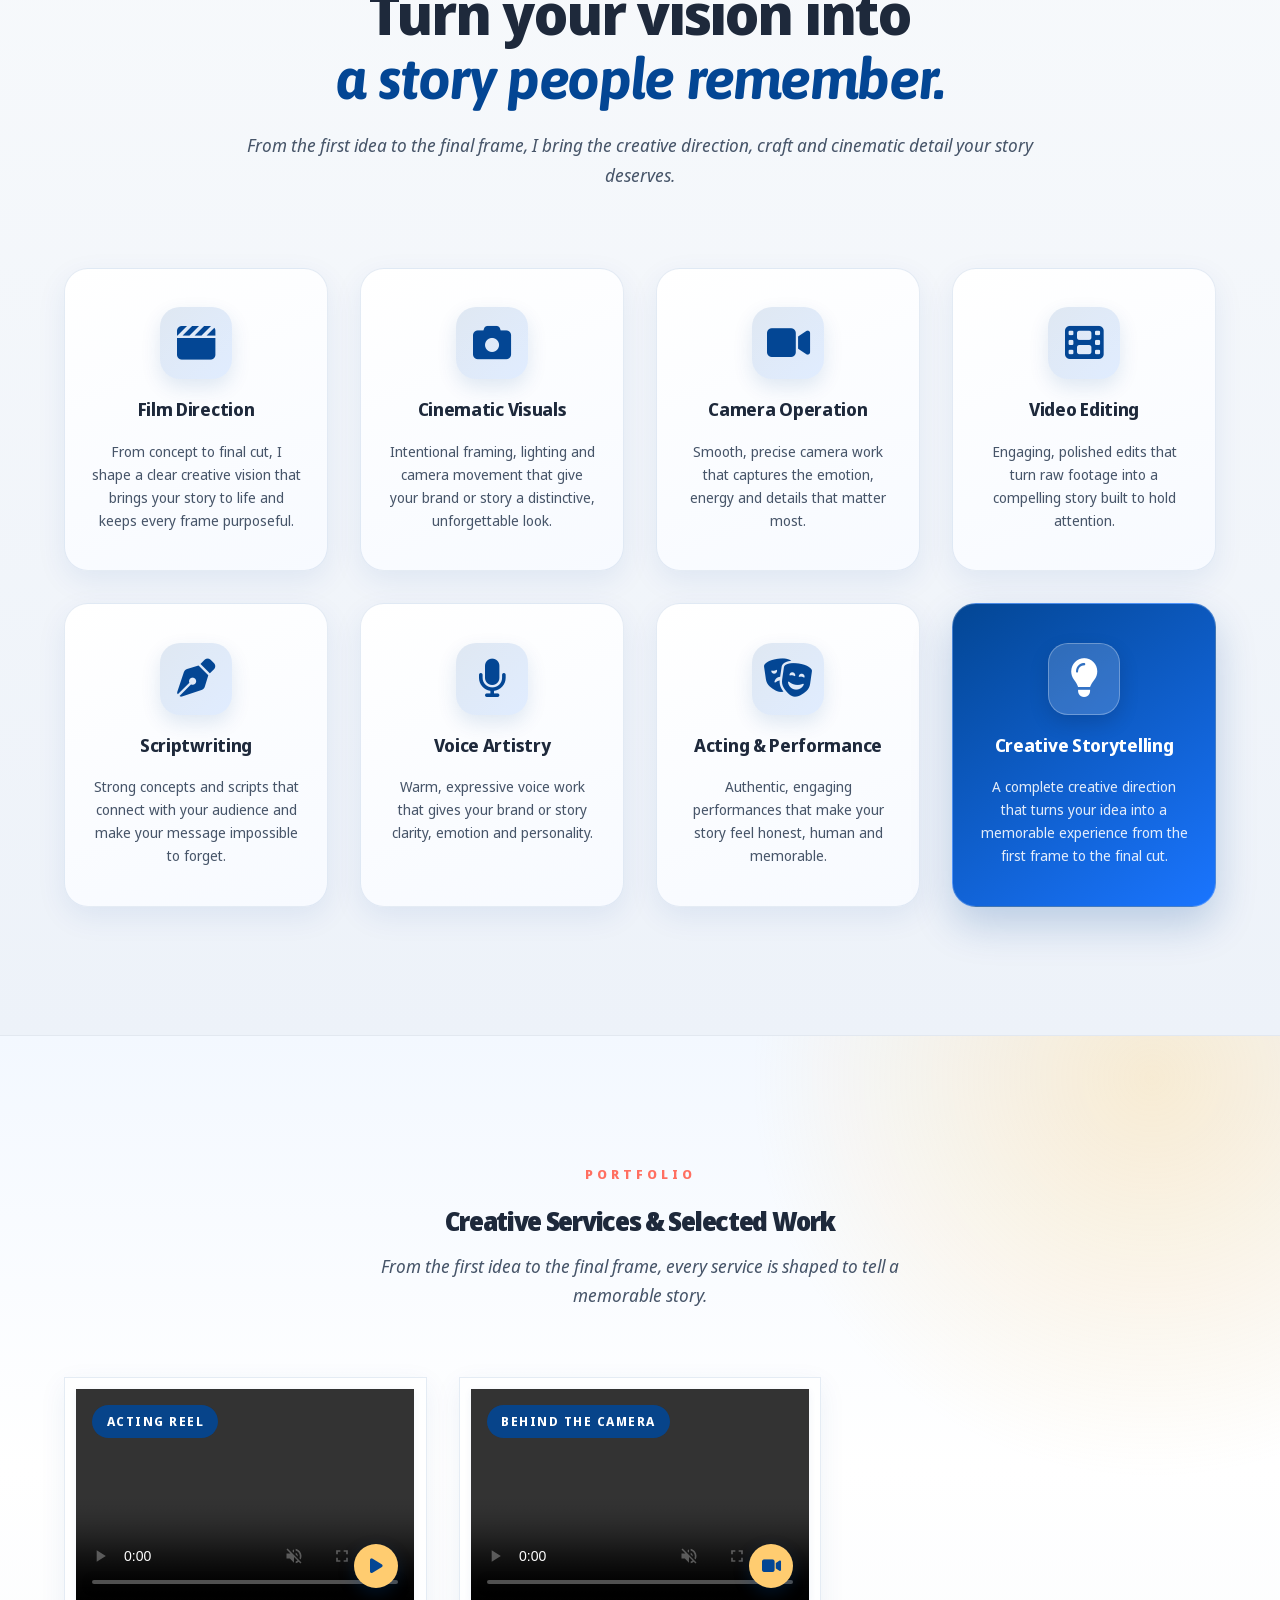
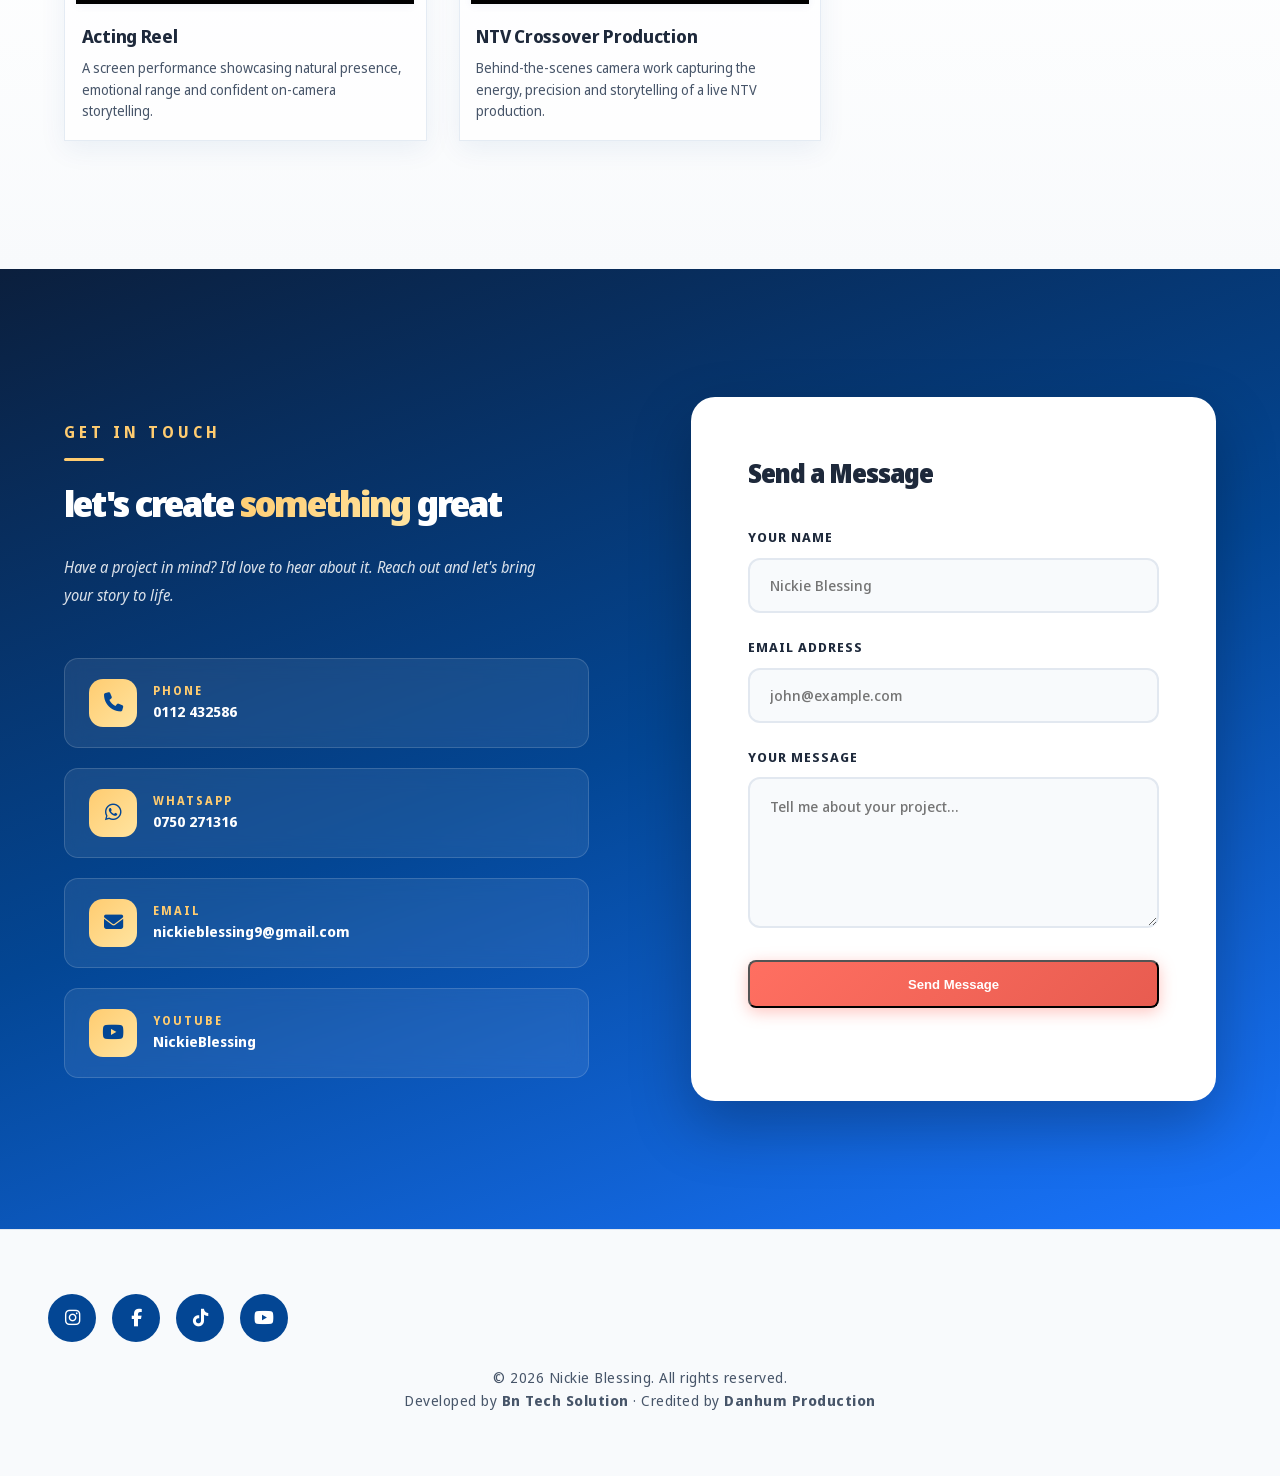
==== commit ff12e2f0: "Fix YouTube channel link: replace broken @NickieBlessing254 handle with @NickieBlessing" ====
--- a/index.html
+++ b/index.html
@@ -312,11 +312,11 @@
               <span class="contact-detail-value">nickieblessing9@gmail.com</span>
             </div>
           </a>
-          <a href="https://www.youtube.com/@NickieBlessing254" class="contact-detail" target="_blank" rel="noopener">
+          <a href="https://www.youtube.com/@NickieBlessing" class="contact-detail" target="_blank" rel="noopener">
             <i class="fa-brands fa-youtube"></i>
             <div>
               <span class="contact-detail-label">YouTube</span>
-              <span class="contact-detail-value">NickieBlessing254</span>
+              <span class="contact-detail-value">NickieBlessing</span>
             </div>
           </a>
         </div>
@@ -353,7 +353,7 @@
       <a href="#" class="social-link"><i class="fa-brands fa-instagram"></i></a>
       <a href="#" class="social-link"><i class="fa-brands fa-facebook-f"></i></a>
       <a href="https://www.tiktok.com/@nickieblessing1" class="social-link" target="_blank" rel="noopener"><i class="fa-brands fa-tiktok"></i></a>
-      <a href="https://www.youtube.com/@NickieBlessing254" class="social-link" target="_blank" rel="noopener"><i class="fa-brands fa-youtube"></i></a>
+      <a href="https://www.youtube.com/@NickieBlessing" class="social-link" target="_blank" rel="noopener"><i class="fa-brands fa-youtube"></i></a>
     </div>
     <p class="hire-footer-text">&copy; 2026 Nickie Blessing. All rights reserved.</p>
     <p class="hire-footer-text">Developed by <strong>Bn Tech Solution</strong> &middot; Credited by <strong>Danhum Production</strong></p>
